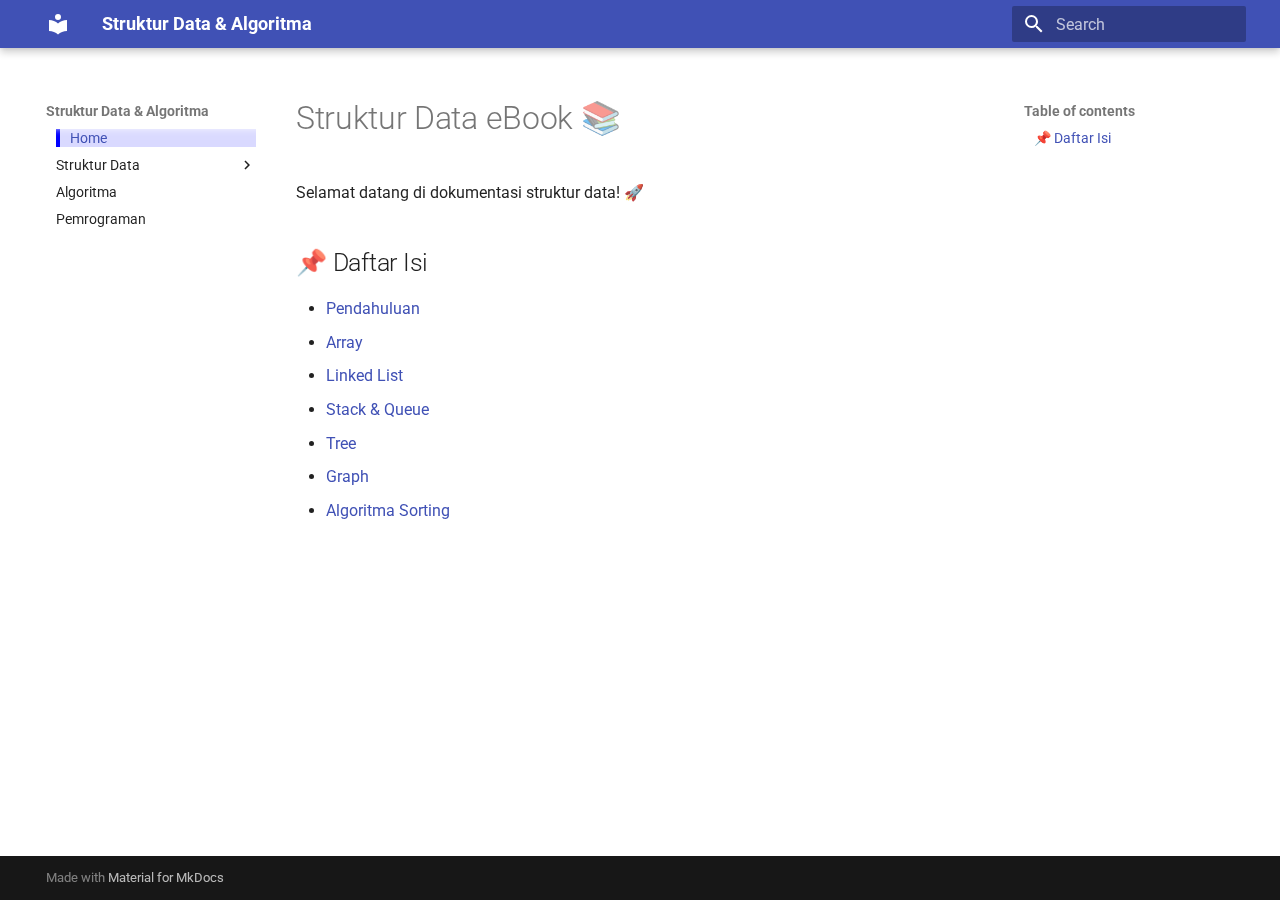
==== index.html @ 42c47565 "Deployed 7085a2f with MkDocs version: 1.6.1" ====
<!doctype html>
<html lang="en" class="no-js">
  <head>
    
      <meta charset="utf-8">
      <meta name="viewport" content="width=device-width,initial-scale=1">
      
        <meta name="description" content="Dokumentasi Struktur Data & Algoritma">
      
      
        <meta name="author" content="Delvin De Vito">
      
      
      
      
      
      <link rel="icon" href="assets/images/favicon.png">
      <meta name="generator" content="mkdocs-1.6.1, mkdocs-material-9.6.1">
    
    
      
        <title>Struktur Data & Algoritma</title>
      
    
    
      <link rel="stylesheet" href="assets/stylesheets/main.a40c8224.min.css">
      
      


    
    
      
    
    
      
        
        
        <link rel="preconnect" href="https://fonts.gstatic.com" crossorigin>
        <link rel="stylesheet" href="https://fonts.googleapis.com/css?family=Roboto:300,300i,400,400i,700,700i%7CRoboto+Mono:400,400i,700,700i&display=fallback">
        <style>:root{--md-text-font:"Roboto";--md-code-font:"Roboto Mono"}</style>
      
    
    
      <link rel="stylesheet" href="assets/stylesheets/navigation.css">
    
    <script>__md_scope=new URL(".",location),__md_hash=e=>[...e].reduce(((e,_)=>(e<<5)-e+_.charCodeAt(0)),0),__md_get=(e,_=localStorage,t=__md_scope)=>JSON.parse(_.getItem(t.pathname+"."+e)),__md_set=(e,_,t=localStorage,a=__md_scope)=>{try{t.setItem(a.pathname+"."+e,JSON.stringify(_))}catch(e){}}</script>
    
      

    
    
    
  </head>
  
  
    <body dir="ltr">
  
    
    <input class="md-toggle" data-md-toggle="drawer" type="checkbox" id="__drawer" autocomplete="off">
    <input class="md-toggle" data-md-toggle="search" type="checkbox" id="__search" autocomplete="off">
    <label class="md-overlay" for="__drawer"></label>
    <div data-md-component="skip">
      
        
        <a href="#struktur-data-ebook" class="md-skip">
          Skip to content
        </a>
      
    </div>
    <div data-md-component="announce">
      
    </div>
    
    
      

  

<header class="md-header md-header--shadow" data-md-component="header">
  <nav class="md-header__inner md-grid" aria-label="Header">
    <a href="." title="Struktur Data &amp; Algoritma" class="md-header__button md-logo" aria-label="Struktur Data & Algoritma" data-md-component="logo">
      
  
  <svg xmlns="http://www.w3.org/2000/svg" viewBox="0 0 24 24"><path d="M12 8a3 3 0 0 0 3-3 3 3 0 0 0-3-3 3 3 0 0 0-3 3 3 3 0 0 0 3 3m0 3.54C9.64 9.35 6.5 8 3 8v11c3.5 0 6.64 1.35 9 3.54 2.36-2.19 5.5-3.54 9-3.54V8c-3.5 0-6.64 1.35-9 3.54"/></svg>

    </a>
    <label class="md-header__button md-icon" for="__drawer">
      
      <svg xmlns="http://www.w3.org/2000/svg" viewBox="0 0 24 24"><path d="M3 6h18v2H3zm0 5h18v2H3zm0 5h18v2H3z"/></svg>
    </label>
    <div class="md-header__title" data-md-component="header-title">
      <div class="md-header__ellipsis">
        <div class="md-header__topic">
          <span class="md-ellipsis">
            Struktur Data & Algoritma
          </span>
        </div>
        <div class="md-header__topic" data-md-component="header-topic">
          <span class="md-ellipsis">
            
              Home
            
          </span>
        </div>
      </div>
    </div>
    
    
      <script>var palette=__md_get("__palette");if(palette&&palette.color){if("(prefers-color-scheme)"===palette.color.media){var media=matchMedia("(prefers-color-scheme: light)"),input=document.querySelector(media.matches?"[data-md-color-media='(prefers-color-scheme: light)']":"[data-md-color-media='(prefers-color-scheme: dark)']");palette.color.media=input.getAttribute("data-md-color-media"),palette.color.scheme=input.getAttribute("data-md-color-scheme"),palette.color.primary=input.getAttribute("data-md-color-primary"),palette.color.accent=input.getAttribute("data-md-color-accent")}for(var[key,value]of Object.entries(palette.color))document.body.setAttribute("data-md-color-"+key,value)}</script>
    
    
    
      <label class="md-header__button md-icon" for="__search">
        
        <svg xmlns="http://www.w3.org/2000/svg" viewBox="0 0 24 24"><path d="M9.5 3A6.5 6.5 0 0 1 16 9.5c0 1.61-.59 3.09-1.56 4.23l.27.27h.79l5 5-1.5 1.5-5-5v-.79l-.27-.27A6.52 6.52 0 0 1 9.5 16 6.5 6.5 0 0 1 3 9.5 6.5 6.5 0 0 1 9.5 3m0 2C7 5 5 7 5 9.5S7 14 9.5 14 14 12 14 9.5 12 5 9.5 5"/></svg>
      </label>
      <div class="md-search" data-md-component="search" role="dialog">
  <label class="md-search__overlay" for="__search"></label>
  <div class="md-search__inner" role="search">
    <form class="md-search__form" name="search">
      <input type="text" class="md-search__input" name="query" aria-label="Search" placeholder="Search" autocapitalize="off" autocorrect="off" autocomplete="off" spellcheck="false" data-md-component="search-query" required>
      <label class="md-search__icon md-icon" for="__search">
        
        <svg xmlns="http://www.w3.org/2000/svg" viewBox="0 0 24 24"><path d="M9.5 3A6.5 6.5 0 0 1 16 9.5c0 1.61-.59 3.09-1.56 4.23l.27.27h.79l5 5-1.5 1.5-5-5v-.79l-.27-.27A6.52 6.52 0 0 1 9.5 16 6.5 6.5 0 0 1 3 9.5 6.5 6.5 0 0 1 9.5 3m0 2C7 5 5 7 5 9.5S7 14 9.5 14 14 12 14 9.5 12 5 9.5 5"/></svg>
        
        <svg xmlns="http://www.w3.org/2000/svg" viewBox="0 0 24 24"><path d="M20 11v2H8l5.5 5.5-1.42 1.42L4.16 12l7.92-7.92L13.5 5.5 8 11z"/></svg>
      </label>
      <nav class="md-search__options" aria-label="Search">
        
        <button type="reset" class="md-search__icon md-icon" title="Clear" aria-label="Clear" tabindex="-1">
          
          <svg xmlns="http://www.w3.org/2000/svg" viewBox="0 0 24 24"><path d="M19 6.41 17.59 5 12 10.59 6.41 5 5 6.41 10.59 12 5 17.59 6.41 19 12 13.41 17.59 19 19 17.59 13.41 12z"/></svg>
        </button>
      </nav>
      
    </form>
    <div class="md-search__output">
      <div class="md-search__scrollwrap" tabindex="0" data-md-scrollfix>
        <div class="md-search-result" data-md-component="search-result">
          <div class="md-search-result__meta">
            Initializing search
          </div>
          <ol class="md-search-result__list" role="presentation"></ol>
        </div>
      </div>
    </div>
  </div>
</div>
    
    
  </nav>
  
</header>
    
    <div class="md-container" data-md-component="container">
      
      
        
          
        
      
      <main class="md-main" data-md-component="main">
        <div class="md-main__inner md-grid">
          
            
              
              <div class="md-sidebar md-sidebar--primary" data-md-component="sidebar" data-md-type="navigation" >
                <div class="md-sidebar__scrollwrap">
                  <div class="md-sidebar__inner">
                    



<nav class="md-nav md-nav--primary" aria-label="Navigation" data-md-level="0">
  <label class="md-nav__title" for="__drawer">
    <a href="." title="Struktur Data &amp; Algoritma" class="md-nav__button md-logo" aria-label="Struktur Data & Algoritma" data-md-component="logo">
      
  
  <svg xmlns="http://www.w3.org/2000/svg" viewBox="0 0 24 24"><path d="M12 8a3 3 0 0 0 3-3 3 3 0 0 0-3-3 3 3 0 0 0-3 3 3 3 0 0 0 3 3m0 3.54C9.64 9.35 6.5 8 3 8v11c3.5 0 6.64 1.35 9 3.54 2.36-2.19 5.5-3.54 9-3.54V8c-3.5 0-6.64 1.35-9 3.54"/></svg>

    </a>
    Struktur Data & Algoritma
  </label>
  
  <ul class="md-nav__list" data-md-scrollfix>
    
      
      
  
  
    
  
  
  
    <li class="md-nav__item md-nav__item--active">
      
      <input class="md-nav__toggle md-toggle" type="checkbox" id="__toc">
      
      
        
      
      
        <label class="md-nav__link md-nav__link--active" for="__toc">
          
  
  <span class="md-ellipsis">
    Home
    
  </span>
  

          <span class="md-nav__icon md-icon"></span>
        </label>
      
      <a href="." class="md-nav__link md-nav__link--active">
        
  
  <span class="md-ellipsis">
    Home
    
  </span>
  

      </a>
      
        

<nav class="md-nav md-nav--secondary" aria-label="Table of contents">
  
  
  
    
  
  
    <label class="md-nav__title" for="__toc">
      <span class="md-nav__icon md-icon"></span>
      Table of contents
    </label>
    <ul class="md-nav__list" data-md-component="toc" data-md-scrollfix>
      
        <li class="md-nav__item">
  <a href="#daftar-isi" class="md-nav__link">
    <span class="md-ellipsis">
      📌 Daftar Isi
    </span>
  </a>
  
</li>
      
    </ul>
  
</nav>
      
    </li>
  

    
      
      
  
  
  
  
    
    
    
    
    <li class="md-nav__item md-nav__item--nested">
      
        
        
        <input class="md-nav__toggle md-toggle " type="checkbox" id="__nav_2" >
        
          
          <label class="md-nav__link" for="__nav_2" id="__nav_2_label" tabindex="0">
            
  
  <span class="md-ellipsis">
    Struktur Data
    
  </span>
  

            <span class="md-nav__icon md-icon"></span>
          </label>
        
        <nav class="md-nav" data-md-level="1" aria-labelledby="__nav_2_label" aria-expanded="false">
          <label class="md-nav__title" for="__nav_2">
            <span class="md-nav__icon md-icon"></span>
            Struktur Data
          </label>
          <ul class="md-nav__list" data-md-scrollfix>
            
              
                
  
  
  
  
    <li class="md-nav__item">
      <a href="struktur-data/index.md" class="md-nav__link">
        
  
  <span class="md-ellipsis">
    Overview
    
  </span>
  

      </a>
    </li>
  

              
            
              
                
  
  
  
  
    
    
    
    
    <li class="md-nav__item md-nav__item--nested">
      
        
        
        <input class="md-nav__toggle md-toggle " type="checkbox" id="__nav_2_2" >
        
          
          <label class="md-nav__link" for="__nav_2_2" id="__nav_2_2_label" tabindex="0">
            
  
  <span class="md-ellipsis">
    LinkedList
    
  </span>
  

            <span class="md-nav__icon md-icon"></span>
          </label>
        
        <nav class="md-nav" data-md-level="2" aria-labelledby="__nav_2_2_label" aria-expanded="false">
          <label class="md-nav__title" for="__nav_2_2">
            <span class="md-nav__icon md-icon"></span>
            LinkedList
          </label>
          <ul class="md-nav__list" data-md-scrollfix>
            
              
                
  
  
  
  
    <li class="md-nav__item">
      <a href="struktur-data/linkedlist/index.md" class="md-nav__link">
        
  
  <span class="md-ellipsis">
    Overview
    
  </span>
  

      </a>
    </li>
  

              
            
              
                
  
  
  
  
    <li class="md-nav__item">
      <a href="struktur-data/linkedlist/implementasi.md" class="md-nav__link">
        
  
  <span class="md-ellipsis">
    Implementasi
    
  </span>
  

      </a>
    </li>
  

              
            
              
                
  
  
  
  
    <li class="md-nav__item">
      <a href="struktur-data/linkedlist/aplikasi.md" class="md-nav__link">
        
  
  <span class="md-ellipsis">
    Aplikasi
    
  </span>
  

      </a>
    </li>
  

              
            
          </ul>
        </nav>
      
    </li>
  

              
            
              
                
  
  
  
  
    
    
    
    
    <li class="md-nav__item md-nav__item--nested">
      
        
        
        <input class="md-nav__toggle md-toggle " type="checkbox" id="__nav_2_3" >
        
          
          <label class="md-nav__link" for="__nav_2_3" id="__nav_2_3_label" tabindex="0">
            
  
  <span class="md-ellipsis">
    Stack
    
  </span>
  

            <span class="md-nav__icon md-icon"></span>
          </label>
        
        <nav class="md-nav" data-md-level="2" aria-labelledby="__nav_2_3_label" aria-expanded="false">
          <label class="md-nav__title" for="__nav_2_3">
            <span class="md-nav__icon md-icon"></span>
            Stack
          </label>
          <ul class="md-nav__list" data-md-scrollfix>
            
              
                
  
  
  
  
    <li class="md-nav__item">
      <a href="struktur-data/stack/index.md" class="md-nav__link">
        
  
  <span class="md-ellipsis">
    Overview
    
  </span>
  

      </a>
    </li>
  

              
            
              
                
  
  
  
  
    <li class="md-nav__item">
      <a href="struktur-data/stack/implementasi.md" class="md-nav__link">
        
  
  <span class="md-ellipsis">
    Implementasi
    
  </span>
  

      </a>
    </li>
  

              
            
              
                
  
  
  
  
    <li class="md-nav__item">
      <a href="struktur-data/stack/aplikasi.md" class="md-nav__link">
        
  
  <span class="md-ellipsis">
    Aplikasi
    
  </span>
  

      </a>
    </li>
  

              
            
          </ul>
        </nav>
      
    </li>
  

              
            
              
                
  
  
  
  
    
    
    
    
    <li class="md-nav__item md-nav__item--nested">
      
        
        
        <input class="md-nav__toggle md-toggle " type="checkbox" id="__nav_2_4" >
        
          
          <label class="md-nav__link" for="__nav_2_4" id="__nav_2_4_label" tabindex="0">
            
  
  <span class="md-ellipsis">
    BST
    
  </span>
  

            <span class="md-nav__icon md-icon"></span>
          </label>
        
        <nav class="md-nav" data-md-level="2" aria-labelledby="__nav_2_4_label" aria-expanded="false">
          <label class="md-nav__title" for="__nav_2_4">
            <span class="md-nav__icon md-icon"></span>
            BST
          </label>
          <ul class="md-nav__list" data-md-scrollfix>
            
              
                
  
  
  
  
    <li class="md-nav__item">
      <a href="struktur-data/bst/index.md" class="md-nav__link">
        
  
  <span class="md-ellipsis">
    Overview
    
  </span>
  

      </a>
    </li>
  

              
            
              
                
  
  
  
  
    <li class="md-nav__item">
      <a href="struktur-data/bst/implementasi.md" class="md-nav__link">
        
  
  <span class="md-ellipsis">
    Implementasi
    
  </span>
  

      </a>
    </li>
  

              
            
              
                
  
  
  
  
    <li class="md-nav__item">
      <a href="struktur-data/bst/aplikasi.md" class="md-nav__link">
        
  
  <span class="md-ellipsis">
    Aplikasi
    
  </span>
  

      </a>
    </li>
  

              
            
          </ul>
        </nav>
      
    </li>
  

              
            
          </ul>
        </nav>
      
    </li>
  

    
      
      
  
  
  
  
    <li class="md-nav__item">
      <a href="algoritma/index.md" class="md-nav__link">
        
  
  <span class="md-ellipsis">
    Algoritma
    
  </span>
  

      </a>
    </li>
  

    
      
      
  
  
  
  
    <li class="md-nav__item">
      <a href="pemrograman/index.md" class="md-nav__link">
        
  
  <span class="md-ellipsis">
    Pemrograman
    
  </span>
  

      </a>
    </li>
  

    
  </ul>
</nav>
                  </div>
                </div>
              </div>
            
            
              
              <div class="md-sidebar md-sidebar--secondary" data-md-component="sidebar" data-md-type="toc" >
                <div class="md-sidebar__scrollwrap">
                  <div class="md-sidebar__inner">
                    

<nav class="md-nav md-nav--secondary" aria-label="Table of contents">
  
  
  
    
  
  
    <label class="md-nav__title" for="__toc">
      <span class="md-nav__icon md-icon"></span>
      Table of contents
    </label>
    <ul class="md-nav__list" data-md-component="toc" data-md-scrollfix>
      
        <li class="md-nav__item">
  <a href="#daftar-isi" class="md-nav__link">
    <span class="md-ellipsis">
      📌 Daftar Isi
    </span>
  </a>
  
</li>
      
    </ul>
  
</nav>
                  </div>
                </div>
              </div>
            
          
          
            <div class="md-content" data-md-component="content">
              <article class="md-content__inner md-typeset">
                
                  



<h1 id="struktur-data-ebook">Struktur Data eBook 📚</h1>
<p>Selamat datang di dokumentasi struktur data! 🚀</p>
<h2 id="daftar-isi">📌 Daftar Isi</h2>
<ul>
<li><a href="pendahuluan/">Pendahuluan</a>  </li>
<li><a href="array.md">Array</a>  </li>
<li><a href="linked-list.md">Linked List</a>  </li>
<li><a href="stack-queue.md">Stack &amp; Queue</a>  </li>
<li><a href="tree.md">Tree</a>  </li>
<li><a href="graph.md">Graph</a>  </li>
<li><a href="sorting.md">Algoritma Sorting</a>  </li>
</ul>












                
              </article>
            </div>
          
          
<script>var target=document.getElementById(location.hash.slice(1));target&&target.name&&(target.checked=target.name.startsWith("__tabbed_"))</script>
        </div>
        
      </main>
      
        <footer class="md-footer">
  
  <div class="md-footer-meta md-typeset">
    <div class="md-footer-meta__inner md-grid">
      <div class="md-copyright">
  
  
    Made with
    <a href="https://squidfunk.github.io/mkdocs-material/" target="_blank" rel="noopener">
      Material for MkDocs
    </a>
  
</div>
      
    </div>
  </div>
</footer>
      
    </div>
    <div class="md-dialog" data-md-component="dialog">
      <div class="md-dialog__inner md-typeset"></div>
    </div>
    
    
    <script id="__config" type="application/json">{"base": ".", "features": [], "search": "assets/javascripts/workers/search.f8cc74c7.min.js", "translations": {"clipboard.copied": "Copied to clipboard", "clipboard.copy": "Copy to clipboard", "search.result.more.one": "1 more on this page", "search.result.more.other": "# more on this page", "search.result.none": "No matching documents", "search.result.one": "1 matching document", "search.result.other": "# matching documents", "search.result.placeholder": "Type to start searching", "search.result.term.missing": "Missing", "select.version": "Select version"}}</script>
    
    
      <script src="assets/javascripts/bundle.5090c770.min.js"></script>
      
    
  </body>
</html>
---- assets/stylesheets/main.a40c8224.min.css ----
@charset "UTF-8";html{-webkit-text-size-adjust:none;-moz-text-size-adjust:none;text-size-adjust:none;box-sizing:border-box}*,:after,:before{box-sizing:inherit}@media (prefers-reduced-motion){*,:after,:before{transition:none!important}}body{margin:0}a,button,input,label{-webkit-tap-highlight-color:transparent}a{color:inherit;text-decoration:none}hr{border:0;box-sizing:initial;display:block;height:.05rem;overflow:visible;padding:0}small{font-size:80%}sub,sup{line-height:1em}img{border-style:none}table{border-collapse:initial;border-spacing:0}td,th{font-weight:400;vertical-align:top}button{background:#0000;border:0;font-family:inherit;font-size:inherit;margin:0;padding:0}input{border:0;outline:none}:root{--md-primary-fg-color:#4051b5;--md-primary-fg-color--light:#5d6cc0;--md-primary-fg-color--dark:#303fa1;--md-primary-bg-color:#fff;--md-primary-bg-color--light:#ffffffb3;--md-accent-fg-color:#526cfe;--md-accent-fg-color--transparent:#526cfe1a;--md-accent-bg-color:#fff;--md-accent-bg-color--light:#ffffffb3}[data-md-color-scheme=default]{color-scheme:light}[data-md-color-scheme=default] img[src$="#gh-dark-mode-only"],[data-md-color-scheme=default] img[src$="#only-dark"]{display:none}:root,[data-md-color-scheme=default]{--md-hue:225deg;--md-default-fg-color:#000000de;--md-default-fg-color--light:#0000008a;--md-default-fg-color--lighter:#00000052;--md-default-fg-color--lightest:#00000012;--md-default-bg-color:#fff;--md-default-bg-color--light:#ffffffb3;--md-default-bg-color--lighter:#ffffff4d;--md-default-bg-color--lightest:#ffffff1f;--md-code-fg-color:#36464e;--md-code-bg-color:#f5f5f5;--md-code-hl-color:#4287ff;--md-code-hl-color--light:#4287ff1a;--md-code-hl-number-color:#d52a2a;--md-code-hl-special-color:#db1457;--md-code-hl-function-color:#a846b9;--md-code-hl-constant-color:#6e59d9;--md-code-hl-keyword-color:#3f6ec6;--md-code-hl-string-color:#1c7d4d;--md-code-hl-name-color:var(--md-code-fg-color);--md-code-hl-operator-color:var(--md-default-fg-color--light);--md-code-hl-punctuation-color:var(--md-default-fg-color--light);--md-code-hl-comment-color:var(--md-default-fg-color--light);--md-code-hl-generic-color:var(--md-default-fg-color--light);--md-code-hl-variable-color:var(--md-default-fg-color--light);--md-typeset-color:var(--md-default-fg-color);--md-typeset-a-color:var(--md-primary-fg-color);--md-typeset-del-color:#f5503d26;--md-typeset-ins-color:#0bd57026;--md-typeset-kbd-color:#fafafa;--md-typeset-kbd-accent-color:#fff;--md-typeset-kbd-border-color:#b8b8b8;--md-typeset-mark-color:#ffff0080;--md-typeset-table-color:#0000001f;--md-typeset-table-color--light:rgba(0,0,0,.035);--md-admonition-fg-color:var(--md-default-fg-color);--md-admonition-bg-color:var(--md-default-bg-color);--md-warning-fg-color:#000000de;--md-warning-bg-color:#ff9;--md-footer-fg-color:#fff;--md-footer-fg-color--light:#ffffffb3;--md-footer-fg-color--lighter:#ffffff73;--md-footer-bg-color:#000000de;--md-footer-bg-color--dark:#00000052;--md-shadow-z1:0 0.2rem 0.5rem #0000000d,0 0 0.05rem #0000001a;--md-shadow-z2:0 0.2rem 0.5rem #0000001a,0 0 0.05rem #00000040;--md-shadow-z3:0 0.2rem 0.5rem #0003,0 0 0.05rem #00000059}.md-icon svg{fill:currentcolor;display:block;height:1.2rem;width:1.2rem}body{-webkit-font-smoothing:antialiased;-moz-osx-font-smoothing:grayscale;--md-text-font-family:var(--md-text-font,_),-apple-system,BlinkMacSystemFont,Helvetica,Arial,sans-serif;--md-code-font-family:var(--md-code-font,_),SFMono-Regular,Consolas,Menlo,monospace}aside,body,input{font-feature-settings:"kern","liga";color:var(--md-typeset-color);font-family:var(--md-text-font-family)}code,kbd,pre{font-feature-settings:"kern";font-family:var(--md-code-font-family)}:root{--md-typeset-table-sort-icon:url('data:image/svg+xml;charset=utf-8,<svg xmlns="http://www.w3.org/2000/svg" viewBox="0 0 24 24"><path d="m18 21-4-4h3V7h-3l4-4 4 4h-3v10h3M2 19v-2h10v2M2 13v-2h7v2M2 7V5h4v2z"/></svg>');--md-typeset-table-sort-icon--asc:url('data:image/svg+xml;charset=utf-8,<svg xmlns="http://www.w3.org/2000/svg" viewBox="0 0 24 24"><path d="M19 17h3l-4 4-4-4h3V3h2M2 17h10v2H2M6 5v2H2V5m0 6h7v2H2z"/></svg>');--md-typeset-table-sort-icon--desc:url('data:image/svg+xml;charset=utf-8,<svg xmlns="http://www.w3.org/2000/svg" viewBox="0 0 24 24"><path d="M19 7h3l-4-4-4 4h3v14h2M2 17h10v2H2M6 5v2H2V5m0 6h7v2H2z"/></svg>')}.md-typeset{-webkit-print-color-adjust:exact;color-adjust:exact;font-size:.8rem;line-height:1.6}@media print{.md-typeset{font-size:.68rem}}.md-typeset blockquote,.md-typeset dl,.md-typeset figure,.md-typeset ol,.md-typeset pre,.md-typeset ul{margin-bottom:1em;margin-top:1em}.md-typeset h1{color:var(--md-default-fg-color--light);font-size:2em;line-height:1.3;margin:0 0 1.25em}.md-typeset h1,.md-typeset h2{font-weight:300;letter-spacing:-.01em}.md-typeset h2{font-size:1.5625em;line-height:1.4;margin:1.6em 0 .64em}.md-typeset h3{font-size:1.25em;font-weight:400;letter-spacing:-.01em;line-height:1.5;margin:1.6em 0 .8em}.md-typeset h2+h3{margin-top:.8em}.md-typeset h4{font-weight:700;letter-spacing:-.01em;margin:1em 0}.md-typeset h5,.md-typeset h6{color:var(--md-default-fg-color--light);font-size:.8em;font-weight:700;letter-spacing:-.01em;margin:1.25em 0}.md-typeset h5{text-transform:uppercase}.md-typeset h5 code{text-transform:none}.md-typeset hr{border-bottom:.05rem solid var(--md-default-fg-color--lightest);display:flow-root;margin:1.5em 0}.md-typeset a{color:var(--md-typeset-a-color);word-break:break-word}.md-typeset a,.md-typeset a:before{transition:color 125ms}.md-typeset a:focus,.md-typeset a:hover{color:var(--md-accent-fg-color)}.md-typeset a:focus code,.md-typeset a:hover code{background-color:var(--md-accent-fg-color--transparent)}.md-typeset a code{color:currentcolor;transition:background-color 125ms}.md-typeset a.focus-visible{outline-color:var(--md-accent-fg-color);outline-offset:.2rem}.md-typeset code,.md-typeset kbd,.md-typeset pre{color:var(--md-code-fg-color);direction:ltr;font-variant-ligatures:none}@media print{.md-typeset code,.md-typeset kbd,.md-typeset pre{white-space:pre-wrap}}.md-typeset code{background-color:var(--md-code-bg-color);border-radius:.1rem;-webkit-box-decoration-break:clone;box-decoration-break:clone;font-size:.85em;padding:0 .2941176471em;word-break:break-word}.md-typeset code:not(.focus-visible){-webkit-tap-highlight-color:transparent;outline:none}.md-typeset pre{display:flow-root;line-height:1.4;position:relative}.md-typeset pre>code{-webkit-box-decoration-break:slice;box-decoration-break:slice;box-shadow:none;display:block;margin:0;outline-color:var(--md-accent-fg-color);overflow:auto;padding:.7720588235em 1.1764705882em;scrollbar-color:var(--md-default-fg-color--lighter) #0000;scrollbar-width:thin;touch-action:auto;word-break:normal}.md-typeset pre>code:hover{scrollbar-color:var(--md-accent-fg-color) #0000}.md-typeset pre>code::-webkit-scrollbar{height:.2rem;width:.2rem}.md-typeset pre>code::-webkit-scrollbar-thumb{background-color:var(--md-default-fg-color--lighter)}.md-typeset pre>code::-webkit-scrollbar-thumb:hover{background-color:var(--md-accent-fg-color)}.md-typeset kbd{background-color:var(--md-typeset-kbd-color);border-radius:.1rem;box-shadow:0 .1rem 0 .05rem var(--md-typeset-kbd-border-color),0 .1rem 0 var(--md-typeset-kbd-border-color),0 -.1rem .2rem var(--md-typeset-kbd-accent-color) inset;color:var(--md-default-fg-color);display:inline-block;font-size:.75em;padding:0 .6666666667em;vertical-align:text-top;word-break:break-word}.md-typeset mark{background-color:var(--md-typeset-mark-color);-webkit-box-decoration-break:clone;box-decoration-break:clone;color:inherit;word-break:break-word}.md-typeset abbr{border-bottom:.05rem dotted var(--md-default-fg-color--light);cursor:help;text-decoration:none}.md-typeset small{opacity:.75}[dir=ltr] .md-typeset sub,[dir=ltr] .md-typeset sup{margin-left:.078125em}[dir=rtl] .md-typeset sub,[dir=rtl] .md-typeset sup{margin-right:.078125em}[dir=ltr] .md-typeset blockquote{padding-left:.6rem}[dir=rtl] .md-typeset blockquote{padding-right:.6rem}[dir=ltr] .md-typeset blockquote{border-left:.2rem solid var(--md-default-fg-color--lighter)}[dir=rtl] .md-typeset blockquote{border-right:.2rem solid var(--md-default-fg-color--lighter)}.md-typeset blockquote{color:var(--md-default-fg-color--light);margin-left:0;margin-right:0}.md-typeset ul{list-style-type:disc}.md-typeset ul[type]{list-style-type:revert-layer}[dir=ltr] .md-typeset ol,[dir=ltr] .md-typeset ul{margin-left:.625em}[dir=rtl] .md-typeset ol,[dir=rtl] .md-typeset ul{margin-right:.625em}.md-typeset ol,.md-typeset ul{padding:0}.md-typeset ol:not([hidden]),.md-typeset ul:not([hidden]){display:flow-root}.md-typeset ol ol,.md-typeset ul ol{list-style-type:lower-alpha}.md-typeset ol ol ol,.md-typeset ul ol ol{list-style-type:lower-roman}.md-typeset ol ol ol ol,.md-typeset ul ol ol ol{list-style-type:upper-alpha}.md-typeset ol ol ol ol ol,.md-typeset ul ol ol ol ol{list-style-type:upper-roman}.md-typeset ol[type],.md-typeset ul[type]{list-style-type:revert-layer}[dir=ltr] .md-typeset ol li,[dir=ltr] .md-typeset ul li{margin-left:1.25em}[dir=rtl] .md-typeset ol li,[dir=rtl] .md-typeset ul li{margin-right:1.25em}.md-typeset ol li,.md-typeset ul li{margin-bottom:.5em}.md-typeset ol li blockquote,.md-typeset ol li p,.md-typeset ul li blockquote,.md-typeset ul li p{margin:.5em 0}.md-typeset ol li:last-child,.md-typeset ul li:last-child{margin-bottom:0}[dir=ltr] .md-typeset ol li ol,[dir=ltr] .md-typeset ol li ul,[dir=ltr] .md-typeset ul li ol,[dir=ltr] .md-typeset ul li ul{margin-left:.625em}[dir=rtl] .md-typeset ol li ol,[dir=rtl] .md-typeset ol li ul,[dir=rtl] .md-typeset ul li ol,[dir=rtl] .md-typeset ul li ul{margin-right:.625em}.md-typeset ol li ol,.md-typeset ol li ul,.md-typeset ul li ol,.md-typeset ul li ul{margin-bottom:.5em;margin-top:.5em}[dir=ltr] .md-typeset dd{margin-left:1.875em}[dir=rtl] .md-typeset dd{margin-right:1.875em}.md-typeset dd{margin-bottom:1.5em;margin-top:1em}.md-typeset img,.md-typeset svg,.md-typeset video{height:auto;max-width:100%}.md-typeset img[align=left]{margin:1em 1em 1em 0}.md-typeset img[align=right]{margin:1em 0 1em 1em}.md-typeset img[align]:only-child{margin-top:0}.md-typeset figure{display:flow-root;margin:1em auto;max-width:100%;text-align:center;width:-moz-fit-content;width:fit-content}.md-typeset figure img{display:block;margin:0 auto}.md-typeset figcaption{font-style:italic;margin:1em auto;max-width:24rem}.md-typeset iframe{max-width:100%}.md-typeset table:not([class]){background-color:var(--md-default-bg-color);border:.05rem solid var(--md-typeset-table-color);border-radius:.1rem;display:inline-block;font-size:.64rem;max-width:100%;overflow:auto;touch-action:auto}@media print{.md-typeset table:not([class]){display:table}}.md-typeset table:not([class])+*{margin-top:1.5em}.md-typeset table:not([class]) td>:first-child,.md-typeset table:not([class]) th>:first-child{margin-top:0}.md-typeset table:not([class]) td>:last-child,.md-typeset table:not([class]) th>:last-child{margin-bottom:0}.md-typeset table:not([class]) td:not([align]),.md-typeset table:not([class]) th:not([align]){text-align:left}[dir=rtl] .md-typeset table:not([class]) td:not([align]),[dir=rtl] .md-typeset table:not([class]) th:not([align]){text-align:right}.md-typeset table:not([class]) th{font-weight:700;min-width:5rem;padding:.9375em 1.25em;vertical-align:top}.md-typeset table:not([class]) td{border-top:.05rem solid var(--md-typeset-table-color);padding:.9375em 1.25em;vertical-align:top}.md-typeset table:not([class]) tbody tr{transition:background-color 125ms}.md-typeset table:not([class]) tbody tr:hover{background-color:var(--md-typeset-table-color--light);box-shadow:0 .05rem 0 var(--md-default-bg-color) inset}.md-typeset table:not([class]) a{word-break:normal}.md-typeset table th[role=columnheader]{cursor:pointer}[dir=ltr] .md-typeset table th[role=columnheader]:after{margin-left:.5em}[dir=rtl] .md-typeset table th[role=columnheader]:after{margin-right:.5em}.md-typeset table th[role=columnheader]:after{content:"";display:inline-block;height:1.2em;-webkit-mask-image:var(--md-typeset-table-sort-icon);mask-image:var(--md-typeset-table-sort-icon);-webkit-mask-repeat:no-repeat;mask-repeat:no-repeat;-webkit-mask-size:contain;mask-size:contain;transition:background-color 125ms;vertical-align:text-bottom;width:1.2em}.md-typeset table th[role=columnheader]:hover:after{background-color:var(--md-default-fg-color--lighter)}.md-typeset table th[role=columnheader][aria-sort=ascending]:after{background-color:var(--md-default-fg-color--light);-webkit-mask-image:var(--md-typeset-table-sort-icon--asc);mask-image:var(--md-typeset-table-sort-icon--asc)}.md-typeset table th[role=columnheader][aria-sort=descending]:after{background-color:var(--md-default-fg-color--light);-webkit-mask-image:var(--md-typeset-table-sort-icon--desc);mask-image:var(--md-typeset-table-sort-icon--desc)}.md-typeset__scrollwrap{margin:1em -.8rem;overflow-x:auto;touch-action:auto}.md-typeset__table{display:inline-block;margin-bottom:.5em;padding:0 .8rem}@media print{.md-typeset__table{display:block}}html .md-typeset__table table{display:table;margin:0;overflow:hidden;width:100%}@media screen and (max-width:44.984375em){.md-content__inner>pre{margin:1em -.8rem}.md-content__inner>pre code{border-radius:0}}.md-typeset .md-author{border-radius:100%;display:block;flex-shrink:0;height:1.6rem;overflow:hidden;position:relative;transition:color 125ms,transform 125ms;width:1.6rem}.md-typeset .md-author img{display:block}.md-typeset .md-author--more{background:var(--md-default-fg-color--lightest);color:var(--md-default-fg-color--lighter);font-size:.6rem;font-weight:700;line-height:1.6rem;text-align:center}.md-typeset .md-author--long{height:2.4rem;width:2.4rem}.md-typeset a.md-author{transform:scale(1)}.md-typeset a.md-author img{border-radius:100%;filter:grayscale(100%) opacity(75%);transition:filter 125ms}.md-typeset a.md-author:focus,.md-typeset a.md-author:hover{transform:scale(1.1);z-index:1}.md-typeset a.md-author:focus img,.md-typeset a.md-author:hover img{filter:grayscale(0)}.md-banner{background-color:var(--md-footer-bg-color);color:var(--md-footer-fg-color);overflow:auto}@media print{.md-banner{display:none}}.md-banner--warning{background-color:var(--md-warning-bg-color);color:var(--md-warning-fg-color)}.md-banner__inner{font-size:.7rem;margin:.6rem auto;padding:0 .8rem}[dir=ltr] .md-banner__button{float:right}[dir=rtl] .md-banner__button{float:left}.md-banner__button{color:inherit;cursor:pointer;transition:opacity .25s}.no-js .md-banner__button{display:none}.md-banner__button:hover{opacity:.7}html{font-size:125%;height:100%;overflow-x:hidden}@media screen and (min-width:100em){html{font-size:137.5%}}@media screen and (min-width:125em){html{font-size:150%}}body{background-color:var(--md-default-bg-color);display:flex;flex-direction:column;font-size:.5rem;min-height:100%;position:relative;width:100%}@media print{body{display:block}}@media screen and (max-width:59.984375em){body[data-md-scrolllock]{position:fixed}}.md-grid{margin-left:auto;margin-right:auto;max-width:61rem}.md-container{display:flex;flex-direction:column;flex-grow:1}@media print{.md-container{display:block}}.md-main{flex-grow:1}.md-main__inner{display:flex;height:100%;margin-top:1.5rem}.md-ellipsis{overflow:hidden;text-overflow:ellipsis}.md-toggle{display:none}.md-option{height:0;opacity:0;position:absolute;width:0}.md-option:checked+label:not([hidden]){display:block}.md-option.focus-visible+label{outline-color:var(--md-accent-fg-color);outline-style:auto}.md-skip{background-color:var(--md-default-fg-color);border-radius:.1rem;color:var(--md-default-bg-color);font-size:.64rem;margin:.5rem;opacity:0;outline-color:var(--md-accent-fg-color);padding:.3rem .5rem;position:fixed;transform:translateY(.4rem);z-index:-1}.md-skip:focus{opacity:1;transform:translateY(0);transition:transform .25s cubic-bezier(.4,0,.2,1),opacity 175ms 75ms;z-index:10}@page{margin:25mm}:root{--md-clipboard-icon:url('data:image/svg+xml;charset=utf-8,<svg xmlns="http://www.w3.org/2000/svg" viewBox="0 0 24 24"><path d="M19 21H8V7h11m0-2H8a2 2 0 0 0-2 2v14a2 2 0 0 0 2 2h11a2 2 0 0 0 2-2V7a2 2 0 0 0-2-2m-3-4H4a2 2 0 0 0-2 2v14h2V3h12z"/></svg>')}.md-clipboard{border-radius:.1rem;color:var(--md-default-fg-color--lightest);cursor:pointer;height:1.5em;outline-color:var(--md-accent-fg-color);outline-offset:.1rem;position:absolute;right:.5em;top:.5em;transition:color .25s;width:1.5em;z-index:1}@media print{.md-clipboard{display:none}}.md-clipboard:not(.focus-visible){-webkit-tap-highlight-color:transparent;outline:none}:hover>.md-clipboard{color:var(--md-default-fg-color--light)}.md-clipboard:focus,.md-clipboard:hover{color:var(--md-accent-fg-color)}.md-clipboard:after{background-color:currentcolor;content:"";display:block;height:1.125em;margin:0 auto;-webkit-mask-image:var(--md-clipboard-icon);mask-image:var(--md-clipboard-icon);-webkit-mask-position:center;mask-position:center;-webkit-mask-repeat:no-repeat;mask-repeat:no-repeat;-webkit-mask-size:contain;mask-size:contain;width:1.125em}.md-clipboard--inline{cursor:pointer}.md-clipboard--inline code{transition:color .25s,background-color .25s}.md-clipboard--inline:focus code,.md-clipboard--inline:hover code{background-color:var(--md-accent-fg-color--transparent);color:var(--md-accent-fg-color)}.md-typeset .md-code__content{display:grid}@keyframes consent{0%{opacity:0;transform:translateY(100%)}to{opacity:1;transform:translateY(0)}}@keyframes overlay{0%{opacity:0}to{opacity:1}}.md-consent__overlay{animation:overlay .25s both;-webkit-backdrop-filter:blur(.1rem);backdrop-filter:blur(.1rem);background-color:#0000008a;height:100%;opacity:1;position:fixed;top:0;width:100%;z-index:5}.md-consent__inner{animation:consent .5s cubic-bezier(.1,.7,.1,1) both;background-color:var(--md-default-bg-color);border:0;border-radius:.1rem;bottom:0;box-shadow:0 0 .2rem #0000001a,0 .2rem .4rem #0003;max-height:100%;overflow:auto;padding:0;position:fixed;width:100%;z-index:5}.md-consent__form{padding:.8rem}.md-consent__settings{display:none;margin:1em 0}input:checked+.md-consent__settings{display:block}.md-consent__controls{margin-bottom:.8rem}.md-typeset .md-consent__controls .md-button{display:inline}@media screen and (max-width:44.984375em){.md-typeset .md-consent__controls .md-button{display:block;margin-top:.4rem;text-align:center;width:100%}}.md-consent label{cursor:pointer}.md-content{flex-grow:1;min-width:0}.md-content__inner{margin:0 .8rem 1.2rem;padding-top:.6rem}@media screen and (min-width:76.25em){[dir=ltr] .md-sidebar--primary:not([hidden])~.md-content>.md-content__inner{margin-left:1.2rem}[dir=ltr] .md-sidebar--secondary:not([hidden])~.md-content>.md-content__inner,[dir=rtl] .md-sidebar--primary:not([hidden])~.md-content>.md-content__inner{margin-right:1.2rem}[dir=rtl] .md-sidebar--secondary:not([hidden])~.md-content>.md-content__inner{margin-left:1.2rem}}.md-content__inner:before{content:"";display:block;height:.4rem}.md-content__inner>:last-child{margin-bottom:0}[dir=ltr] .md-content__button{float:right}[dir=rtl] .md-content__button{float:left}[dir=ltr] .md-content__button{margin-left:.4rem}[dir=rtl] .md-content__button{margin-right:.4rem}.md-content__button{margin:.4rem 0;padding:0}@media print{.md-content__button{display:none}}.md-typeset .md-content__button{color:var(--md-default-fg-color--lighter)}.md-content__button svg{display:inline;vertical-align:top}[dir=rtl] .md-content__button svg{transform:scaleX(-1)}[dir=ltr] .md-dialog{right:.8rem}[dir=rtl] .md-dialog{left:.8rem}.md-dialog{background-color:var(--md-default-fg-color);border-radius:.1rem;bottom:.8rem;box-shadow:var(--md-shadow-z3);min-width:11.1rem;opacity:0;padding:.4rem .6rem;pointer-events:none;position:fixed;transform:translateY(100%);transition:transform 0ms .4s,opacity .4s;z-index:4}@media print{.md-dialog{display:none}}.md-dialog--active{opacity:1;pointer-events:auto;transform:translateY(0);transition:transform .4s cubic-bezier(.075,.85,.175,1),opacity .4s}.md-dialog__inner{color:var(--md-default-bg-color);font-size:.7rem}.md-feedback{margin:2em 0 1em;text-align:center}.md-feedback fieldset{border:none;margin:0;padding:0}.md-feedback__title{font-weight:700;margin:1em auto}.md-feedback__inner{position:relative}.md-feedback__list{display:flex;flex-wrap:wrap;place-content:baseline center;position:relative}.md-feedback__list:hover .md-icon:not(:disabled){color:var(--md-default-fg-color--lighter)}:disabled .md-feedback__list{min-height:1.8rem}.md-feedback__icon{color:var(--md-default-fg-color--light);cursor:pointer;flex-shrink:0;margin:0 .1rem;transition:color 125ms}.md-feedback__icon:not(:disabled).md-icon:hover{color:var(--md-accent-fg-color)}.md-feedback__icon:disabled{color:var(--md-default-fg-color--lightest);pointer-events:none}.md-feedback__note{opacity:0;position:relative;transform:translateY(.4rem);transition:transform .4s cubic-bezier(.1,.7,.1,1),opacity .15s}.md-feedback__note>*{margin:0 auto;max-width:16rem}:disabled .md-feedback__note{opacity:1;transform:translateY(0)}@media print{.md-feedback{display:none}}.md-footer{background-color:var(--md-footer-bg-color);color:var(--md-footer-fg-color)}@media print{.md-footer{display:none}}.md-footer__inner{justify-content:space-between;overflow:auto;padding:.2rem}.md-footer__inner:not([hidden]){display:flex}.md-footer__link{align-items:end;display:flex;flex-grow:0.01;margin-bottom:.4rem;margin-top:1rem;max-width:100%;outline-color:var(--md-accent-fg-color);overflow:hidden;transition:opacity .25s}.md-footer__link:focus,.md-footer__link:hover{opacity:.7}[dir=rtl] .md-footer__link svg{transform:scaleX(-1)}@media screen and (max-width:44.984375em){.md-footer__link--prev{flex-shrink:0}.md-footer__link--prev .md-footer__title{display:none}}[dir=ltr] .md-footer__link--next{margin-left:auto}[dir=rtl] .md-footer__link--next{margin-right:auto}.md-footer__link--next{text-align:right}[dir=rtl] .md-footer__link--next{text-align:left}.md-footer__title{flex-grow:1;font-size:.9rem;margin-bottom:.7rem;max-width:calc(100% - 2.4rem);padding:0 1rem;white-space:nowrap}.md-footer__button{margin:.2rem;padding:.4rem}.md-footer__direction{font-size:.64rem;opacity:.7}.md-footer-meta{background-color:var(--md-footer-bg-color--dark)}.md-footer-meta__inner{display:flex;flex-wrap:wrap;justify-content:space-between;padding:.2rem}html .md-footer-meta.md-typeset a{color:var(--md-footer-fg-color--light)}html .md-footer-meta.md-typeset a:focus,html .md-footer-meta.md-typeset a:hover{color:var(--md-footer-fg-color)}.md-copyright{color:var(--md-footer-fg-color--lighter);font-size:.64rem;margin:auto .6rem;padding:.4rem 0;width:100%}@media screen and (min-width:45em){.md-copyright{width:auto}}.md-copyright__highlight{color:var(--md-footer-fg-color--light)}.md-social{display:inline-flex;gap:.2rem;margin:0 .4rem;padding:.2rem 0 .6rem}@media screen and (min-width:45em){.md-social{padding:.6rem 0}}.md-social__link{display:inline-block;height:1.6rem;text-align:center;width:1.6rem}.md-social__link:before{line-height:1.9}.md-social__link svg{fill:currentcolor;max-height:.8rem;vertical-align:-25%}.md-typeset .md-button{border:.1rem solid;border-radius:.1rem;color:var(--md-primary-fg-color);cursor:pointer;display:inline-block;font-weight:700;padding:.625em 2em;transition:color 125ms,background-color 125ms,border-color 125ms}.md-typeset .md-button--primary{background-color:var(--md-primary-fg-color);border-color:var(--md-primary-fg-color);color:var(--md-primary-bg-color)}.md-typeset .md-button:focus,.md-typeset .md-button:hover{background-color:var(--md-accent-fg-color);border-color:var(--md-accent-fg-color);color:var(--md-accent-bg-color)}[dir=ltr] .md-typeset .md-input{border-top-left-radius:.1rem}[dir=ltr] .md-typeset .md-input,[dir=rtl] .md-typeset .md-input{border-top-right-radius:.1rem}[dir=rtl] .md-typeset .md-input{border-top-left-radius:.1rem}.md-typeset .md-input{border-bottom:.1rem solid var(--md-default-fg-color--lighter);box-shadow:var(--md-shadow-z1);font-size:.8rem;height:1.8rem;padding:0 .6rem;transition:border .25s,box-shadow .25s}.md-typeset .md-input:focus,.md-typeset .md-input:hover{border-bottom-color:var(--md-accent-fg-color);box-shadow:var(--md-shadow-z2)}.md-typeset .md-input--stretch{width:100%}.md-header{background-color:var(--md-primary-fg-color);box-shadow:0 0 .2rem #0000,0 .2rem .4rem #0000;color:var(--md-primary-bg-color);display:block;left:0;position:sticky;right:0;top:0;z-index:4}@media print{.md-header{display:none}}.md-header[hidden]{transform:translateY(-100%);transition:transform .25s cubic-bezier(.8,0,.6,1),box-shadow .25s}.md-header--shadow{box-shadow:0 0 .2rem #0000001a,0 .2rem .4rem #0003;transition:transform .25s cubic-bezier(.1,.7,.1,1),box-shadow .25s}.md-header__inner{align-items:center;display:flex;padding:0 .2rem}.md-header__button{color:currentcolor;cursor:pointer;margin:.2rem;outline-color:var(--md-accent-fg-color);padding:.4rem;position:relative;transition:opacity .25s;vertical-align:middle;z-index:1}.md-header__button:hover{opacity:.7}.md-header__button:not([hidden]){display:inline-block}.md-header__button:not(.focus-visible){-webkit-tap-highlight-color:transparent;outline:none}.md-header__button.md-logo{margin:.2rem;padding:.4rem}@media screen and (max-width:76.234375em){.md-header__button.md-logo{display:none}}.md-header__button.md-logo img,.md-header__button.md-logo svg{fill:currentcolor;display:block;height:1.2rem;width:auto}@media screen and (min-width:60em){.md-header__button[for=__search]{display:none}}.no-js .md-header__button[for=__search]{display:none}[dir=rtl] .md-header__button[for=__search] svg{transform:scaleX(-1)}@media screen and (min-width:76.25em){.md-header__button[for=__drawer]{display:none}}.md-header__topic{display:flex;max-width:100%;position:absolute;transition:transform .4s cubic-bezier(.1,.7,.1,1),opacity .15s;white-space:nowrap}.md-header__topic+.md-header__topic{opacity:0;pointer-events:none;transform:translateX(1.25rem);transition:transform .4s cubic-bezier(1,.7,.1,.1),opacity .15s;z-index:-1}[dir=rtl] .md-header__topic+.md-header__topic{transform:translateX(-1.25rem)}.md-header__topic:first-child{font-weight:700}[dir=ltr] .md-header__title{margin-left:1rem;margin-right:.4rem}[dir=rtl] .md-header__title{margin-left:.4rem;margin-right:1rem}.md-header__title{flex-grow:1;font-size:.9rem;height:2.4rem;line-height:2.4rem}.md-header__title--active .md-header__topic{opacity:0;pointer-events:none;transform:translateX(-1.25rem);transition:transform .4s cubic-bezier(1,.7,.1,.1),opacity .15s;z-index:-1}[dir=rtl] .md-header__title--active .md-header__topic{transform:translateX(1.25rem)}.md-header__title--active .md-header__topic+.md-header__topic{opacity:1;pointer-events:auto;transform:translateX(0);transition:transform .4s cubic-bezier(.1,.7,.1,1),opacity .15s;z-index:0}.md-header__title>.md-header__ellipsis{height:100%;position:relative;width:100%}.md-header__option{display:flex;flex-shrink:0;max-width:100%;transition:max-width 0ms .25s,opacity .25s .25s;white-space:nowrap}[data-md-toggle=search]:checked~.md-header .md-header__option{max-width:0;opacity:0;transition:max-width 0ms,opacity 0ms}.md-header__option>input{bottom:0}.md-header__source{display:none}@media screen and (min-width:60em){[dir=ltr] .md-header__source{margin-left:1rem}[dir=rtl] .md-header__source{margin-right:1rem}.md-header__source{display:block;max-width:11.7rem;width:11.7rem}}@media screen and (min-width:76.25em){[dir=ltr] .md-header__source{margin-left:1.4rem}[dir=rtl] .md-header__source{margin-right:1.4rem}}.md-meta{color:var(--md-default-fg-color--light);font-size:.7rem;line-height:1.3}.md-meta__list{display:inline-flex;flex-wrap:wrap;list-style:none;margin:0;padding:0}.md-meta__item:not(:last-child):after{content:"·";margin-left:.2rem;margin-right:.2rem}.md-meta__link{color:var(--md-typeset-a-color)}.md-meta__link:focus,.md-meta__link:hover{color:var(--md-accent-fg-color)}.md-draft{background-color:#ff1744;border-radius:.125em;color:#fff;display:inline-block;font-weight:700;padding-left:.5714285714em;padding-right:.5714285714em}:root{--md-nav-icon--prev:url('data:image/svg+xml;charset=utf-8,<svg xmlns="http://www.w3.org/2000/svg" viewBox="0 0 24 24"><path d="M20 11v2H8l5.5 5.5-1.42 1.42L4.16 12l7.92-7.92L13.5 5.5 8 11z"/></svg>');--md-nav-icon--next:url('data:image/svg+xml;charset=utf-8,<svg xmlns="http://www.w3.org/2000/svg" viewBox="0 0 24 24"><path d="M8.59 16.58 13.17 12 8.59 7.41 10 6l6 6-6 6z"/></svg>');--md-toc-icon:url('data:image/svg+xml;charset=utf-8,<svg xmlns="http://www.w3.org/2000/svg" viewBox="0 0 24 24"><path d="M3 9h14V7H3zm0 4h14v-2H3zm0 4h14v-2H3zm16 0h2v-2h-2zm0-10v2h2V7zm0 6h2v-2h-2z"/></svg>')}.md-nav{font-size:.7rem;line-height:1.3}.md-nav__title{color:var(--md-default-fg-color--light);display:block;font-weight:700;overflow:hidden;padding:0 .6rem;text-overflow:ellipsis}.md-nav__title .md-nav__button{display:none}.md-nav__title .md-nav__button img{height:100%;width:auto}.md-nav__title .md-nav__button.md-logo img,.md-nav__title .md-nav__button.md-logo svg{fill:currentcolor;display:block;height:2.4rem;max-width:100%;object-fit:contain;width:auto}.md-nav__list{list-style:none;margin:0;padding:0}.md-nav__link{align-items:flex-start;display:flex;gap:.4rem;margin-top:.625em;scroll-snap-align:start;transition:color 125ms}.md-nav__link--passed{color:var(--md-default-fg-color--light)}.md-nav__item .md-nav__link--active,.md-nav__item .md-nav__link--active code{color:var(--md-typeset-a-color)}.md-nav__link .md-ellipsis{position:relative}[dir=ltr] .md-nav__link .md-icon:last-child{margin-left:auto}[dir=rtl] .md-nav__link .md-icon:last-child{margin-right:auto}.md-nav__link svg{fill:currentcolor;flex-shrink:0;height:1.3em;position:relative}.md-nav__link[for]:focus,.md-nav__link[for]:hover,.md-nav__link[href]:focus,.md-nav__link[href]:hover{color:var(--md-accent-fg-color);cursor:pointer}.md-nav__link.focus-visible{outline-color:var(--md-accent-fg-color);outline-offset:.2rem}.md-nav--primary .md-nav__link[for=__toc]{display:none}.md-nav--primary .md-nav__link[for=__toc] .md-icon:after{background-color:currentcolor;display:block;height:100%;-webkit-mask-image:var(--md-toc-icon);mask-image:var(--md-toc-icon);width:100%}.md-nav--primary .md-nav__link[for=__toc]~.md-nav{display:none}.md-nav__container>.md-nav__link{margin-top:0}.md-nav__container>.md-nav__link:first-child{flex-grow:1;min-width:0}.md-nav__icon{flex-shrink:0}.md-nav__source{display:none}@media screen and (max-width:76.234375em){.md-nav--primary,.md-nav--primary .md-nav{background-color:var(--md-default-bg-color);display:flex;flex-direction:column;height:100%;left:0;position:absolute;right:0;top:0;z-index:1}.md-nav--primary .md-nav__item,.md-nav--primary .md-nav__title{font-size:.8rem;line-height:1.5}.md-nav--primary .md-nav__title{background-color:var(--md-default-fg-color--lightest);color:var(--md-default-fg-color--light);cursor:pointer;height:5.6rem;line-height:2.4rem;padding:3rem .8rem .2rem;position:relative;white-space:nowrap}[dir=ltr] .md-nav--primary .md-nav__title .md-nav__icon{left:.4rem}[dir=rtl] .md-nav--primary .md-nav__title .md-nav__icon{right:.4rem}.md-nav--primary .md-nav__title .md-nav__icon{display:block;height:1.2rem;margin:.2rem;position:absolute;top:.4rem;width:1.2rem}.md-nav--primary .md-nav__title .md-nav__icon:after{background-color:currentcolor;content:"";display:block;height:100%;-webkit-mask-image:var(--md-nav-icon--prev);mask-image:var(--md-nav-icon--prev);-webkit-mask-position:center;mask-position:center;-webkit-mask-repeat:no-repeat;mask-repeat:no-repeat;-webkit-mask-size:contain;mask-size:contain;width:100%}.md-nav--primary .md-nav__title~.md-nav__list{background-color:var(--md-default-bg-color);box-shadow:0 .05rem 0 var(--md-default-fg-color--lightest) inset;overflow-y:auto;scroll-snap-type:y mandatory;touch-action:pan-y}.md-nav--primary .md-nav__title~.md-nav__list>:first-child{border-top:0}.md-nav--primary .md-nav__title[for=__drawer]{background-color:var(--md-primary-fg-color);color:var(--md-primary-bg-color);font-weight:700}.md-nav--primary .md-nav__title .md-logo{display:block;left:.2rem;margin:.2rem;padding:.4rem;position:absolute;right:.2rem;top:.2rem}.md-nav--primary .md-nav__list{flex:1}.md-nav--primary .md-nav__item{border-top:.05rem solid var(--md-default-fg-color--lightest)}.md-nav--primary .md-nav__item--active>.md-nav__link{color:var(--md-typeset-a-color)}.md-nav--primary .md-nav__item--active>.md-nav__link:focus,.md-nav--primary .md-nav__item--active>.md-nav__link:hover{color:var(--md-accent-fg-color)}.md-nav--primary .md-nav__link{margin-top:0;padding:.6rem .8rem}.md-nav--primary .md-nav__link svg{margin-top:.1em}.md-nav--primary .md-nav__link>.md-nav__link{padding:0}[dir=ltr] .md-nav--primary .md-nav__link .md-nav__icon{margin-right:-.2rem}[dir=rtl] .md-nav--primary .md-nav__link .md-nav__icon{margin-left:-.2rem}.md-nav--primary .md-nav__link .md-nav__icon{font-size:1.2rem;height:1.2rem;width:1.2rem}.md-nav--primary .md-nav__link .md-nav__icon:after{background-color:currentcolor;content:"";display:block;height:100%;-webkit-mask-image:var(--md-nav-icon--next);mask-image:var(--md-nav-icon--next);-webkit-mask-position:center;mask-position:center;-webkit-mask-repeat:no-repeat;mask-repeat:no-repeat;-webkit-mask-size:contain;mask-size:contain;width:100%}[dir=rtl] .md-nav--primary .md-nav__icon:after{transform:scale(-1)}.md-nav--primary .md-nav--secondary .md-nav{background-color:initial;position:static}[dir=ltr] .md-nav--primary .md-nav--secondary .md-nav .md-nav__link{padding-left:1.4rem}[dir=rtl] .md-nav--primary .md-nav--secondary .md-nav .md-nav__link{padding-right:1.4rem}[dir=ltr] .md-nav--primary .md-nav--secondary .md-nav .md-nav .md-nav__link{padding-left:2rem}[dir=rtl] .md-nav--primary .md-nav--secondary .md-nav .md-nav .md-nav__link{padding-right:2rem}[dir=ltr] .md-nav--primary .md-nav--secondary .md-nav .md-nav .md-nav .md-nav__link{padding-left:2.6rem}[dir=rtl] .md-nav--primary .md-nav--secondary .md-nav .md-nav .md-nav .md-nav__link{padding-right:2.6rem}[dir=ltr] .md-nav--primary .md-nav--secondary .md-nav .md-nav .md-nav .md-nav .md-nav__link{padding-left:3.2rem}[dir=rtl] .md-nav--primary .md-nav--secondary .md-nav .md-nav .md-nav .md-nav .md-nav__link{padding-right:3.2rem}.md-nav--secondary{background-color:initial}.md-nav__toggle~.md-nav{display:flex;opacity:0;transform:translateX(100%);transition:transform .25s cubic-bezier(.8,0,.6,1),opacity 125ms 50ms}[dir=rtl] .md-nav__toggle~.md-nav{transform:translateX(-100%)}.md-nav__toggle:checked~.md-nav{opacity:1;transform:translateX(0);transition:transform .25s cubic-bezier(.4,0,.2,1),opacity 125ms 125ms}.md-nav__toggle:checked~.md-nav>.md-nav__list{-webkit-backface-visibility:hidden;backface-visibility:hidden}}@media screen and (max-width:59.984375em){.md-nav--primary .md-nav__link[for=__toc]{display:flex}.md-nav--primary .md-nav__link[for=__toc] .md-icon:after{content:""}.md-nav--primary .md-nav__link[for=__toc]+.md-nav__link{display:none}.md-nav--primary .md-nav__link[for=__toc]~.md-nav{display:flex}.md-nav__source{background-color:var(--md-primary-fg-color--dark);color:var(--md-primary-bg-color);display:block;padding:0 .2rem}}@media screen and (min-width:60em) and (max-width:76.234375em){.md-nav--integrated .md-nav__link[for=__toc]{display:flex}.md-nav--integrated .md-nav__link[for=__toc] .md-icon:after{content:""}.md-nav--integrated .md-nav__link[for=__toc]+.md-nav__link{display:none}.md-nav--integrated .md-nav__link[for=__toc]~.md-nav{display:flex}}@media screen and (min-width:60em){.md-nav{margin-bottom:-.4rem}.md-nav--secondary .md-nav__title{background:var(--md-default-bg-color);box-shadow:0 0 .4rem .4rem var(--md-default-bg-color);position:sticky;top:0;z-index:1}.md-nav--secondary .md-nav__title[for=__toc]{scroll-snap-align:start}.md-nav--secondary .md-nav__title .md-nav__icon{display:none}[dir=ltr] .md-nav--secondary .md-nav__list{padding-left:.6rem}[dir=rtl] .md-nav--secondary .md-nav__list{padding-right:.6rem}.md-nav--secondary .md-nav__list{padding-bottom:.4rem}[dir=ltr] .md-nav--secondary .md-nav__item>.md-nav__link{margin-right:.4rem}[dir=rtl] .md-nav--secondary .md-nav__item>.md-nav__link{margin-left:.4rem}}@media screen and (min-width:76.25em){.md-nav{margin-bottom:-.4rem;transition:max-height .25s cubic-bezier(.86,0,.07,1)}.md-nav--primary .md-nav__title{background:var(--md-default-bg-color);box-shadow:0 0 .4rem .4rem var(--md-default-bg-color);position:sticky;top:0;z-index:1}.md-nav--primary .md-nav__title[for=__drawer]{scroll-snap-align:start}.md-nav--primary .md-nav__title .md-nav__icon{display:none}[dir=ltr] .md-nav--primary .md-nav__list{padding-left:.6rem}[dir=rtl] .md-nav--primary .md-nav__list{padding-right:.6rem}.md-nav--primary .md-nav__list{padding-bottom:.4rem}[dir=ltr] .md-nav--primary .md-nav__item>.md-nav__link{margin-right:.4rem}[dir=rtl] .md-nav--primary .md-nav__item>.md-nav__link{margin-left:.4rem}.md-nav__toggle~.md-nav{display:grid;grid-template-rows:0fr;opacity:0;transition:grid-template-rows .25s cubic-bezier(.86,0,.07,1),opacity .25s,visibility 0ms .25s;visibility:collapse}.md-nav__toggle~.md-nav>.md-nav__list{overflow:hidden}.md-nav__toggle.md-toggle--indeterminate~.md-nav,.md-nav__toggle:checked~.md-nav{grid-template-rows:1fr;opacity:1;transition:grid-template-rows .25s cubic-bezier(.86,0,.07,1),opacity .15s .1s,visibility 0ms;visibility:visible}.md-nav__toggle.md-toggle--indeterminate~.md-nav{transition:none}.md-nav__item--nested>.md-nav>.md-nav__title{display:none}.md-nav__item--section{display:block;margin:1.25em 0}.md-nav__item--section:last-child{margin-bottom:0}.md-nav__item--section>.md-nav__link{font-weight:700}.md-nav__item--section>.md-nav__link[for]{color:var(--md-default-fg-color--light)}.md-nav__item--section>.md-nav__link:not(.md-nav__container){pointer-events:none}.md-nav__item--section>.md-nav__link .md-icon,.md-nav__item--section>.md-nav__link>[for]{display:none}[dir=ltr] .md-nav__item--section>.md-nav{margin-left:-.6rem}[dir=rtl] .md-nav__item--section>.md-nav{margin-right:-.6rem}.md-nav__item--section>.md-nav{display:block;opacity:1;visibility:visible}.md-nav__item--section>.md-nav>.md-nav__list>.md-nav__item{padding:0}.md-nav__icon{border-radius:100%;height:.9rem;transition:background-color .25s;width:.9rem}.md-nav__icon:hover{background-color:var(--md-accent-fg-color--transparent)}.md-nav__icon:after{background-color:currentcolor;border-radius:100%;content:"";display:inline-block;height:100%;-webkit-mask-image:var(--md-nav-icon--next);mask-image:var(--md-nav-icon--next);-webkit-mask-position:center;mask-position:center;-webkit-mask-repeat:no-repeat;mask-repeat:no-repeat;-webkit-mask-size:contain;mask-size:contain;transition:transform .25s;vertical-align:-.1rem;width:100%}[dir=rtl] .md-nav__icon:after{transform:rotate(180deg)}.md-nav__item--nested .md-nav__toggle:checked~.md-nav__link .md-nav__icon:after,.md-nav__item--nested .md-toggle--indeterminate~.md-nav__link .md-nav__icon:after{transform:rotate(90deg)}.md-nav--lifted>.md-nav__list>.md-nav__item,.md-nav--lifted>.md-nav__title{display:none}.md-nav--lifted>.md-nav__list>.md-nav__item--active{display:block}.md-nav--lifted>.md-nav__list>.md-nav__item--active>.md-nav__link{background:var(--md-default-bg-color);box-shadow:0 0 .4rem .4rem var(--md-default-bg-color);margin-top:0;position:sticky;top:0;z-index:1}.md-nav--lifted>.md-nav__list>.md-nav__item--active>.md-nav__link:not(.md-nav__container){pointer-events:none}.md-nav--lifted>.md-nav__list>.md-nav__item--active.md-nav__item--section{margin:0}[dir=ltr] .md-nav--lifted>.md-nav__list>.md-nav__item>.md-nav:not(.md-nav--secondary){margin-left:-.6rem}[dir=rtl] .md-nav--lifted>.md-nav__list>.md-nav__item>.md-nav:not(.md-nav--secondary){margin-right:-.6rem}.md-nav--lifted>.md-nav__list>.md-nav__item>[for]{color:var(--md-default-fg-color--light)}.md-nav--lifted .md-nav[data-md-level="1"]{grid-template-rows:1fr;opacity:1;visibility:visible}[dir=ltr] .md-nav--integrated>.md-nav__list>.md-nav__item--active .md-nav--secondary{border-left:.05rem solid var(--md-primary-fg-color)}[dir=rtl] .md-nav--integrated>.md-nav__list>.md-nav__item--active .md-nav--secondary{border-right:.05rem solid var(--md-primary-fg-color)}.md-nav--integrated>.md-nav__list>.md-nav__item--active .md-nav--secondary{display:block;margin-bottom:1.25em;opacity:1;visibility:visible}.md-nav--integrated>.md-nav__list>.md-nav__item--active .md-nav--secondary>.md-nav__list{overflow:visible;padding-bottom:0}.md-nav--integrated>.md-nav__list>.md-nav__item--active .md-nav--secondary>.md-nav__title{display:none}}.md-pagination{font-size:.8rem;font-weight:700;gap:.4rem}.md-pagination,.md-pagination>*{align-items:center;display:flex;justify-content:center}.md-pagination>*{border-radius:.2rem;height:1.8rem;min-width:1.8rem;text-align:center}.md-pagination__current{background-color:var(--md-default-fg-color--lightest);color:var(--md-default-fg-color--light)}.md-pagination__link{transition:color 125ms,background-color 125ms}.md-pagination__link:focus,.md-pagination__link:hover{background-color:var(--md-accent-fg-color--transparent);color:var(--md-accent-fg-color)}.md-pagination__link:focus svg,.md-pagination__link:hover svg{color:var(--md-accent-fg-color)}.md-pagination__link.focus-visible{outline-color:var(--md-accent-fg-color);outline-offset:.2rem}.md-pagination__link svg{fill:currentcolor;color:var(--md-default-fg-color--lighter);display:block;max-height:100%;width:1.2rem}.md-post__back{border-bottom:.05rem solid var(--md-default-fg-color--lightest);margin-bottom:1.2rem;padding-bottom:1.2rem}@media screen and (max-width:76.234375em){.md-post__back{display:none}}[dir=rtl] .md-post__back svg{transform:scaleX(-1)}.md-post__authors{display:flex;flex-direction:column;gap:.6rem;margin:0 .6rem 1.2rem}.md-post .md-post__meta a{transition:color 125ms}.md-post .md-post__meta a:focus,.md-post .md-post__meta a:hover{color:var(--md-accent-fg-color)}.md-post__title{color:var(--md-default-fg-color--light);font-weight:700}.md-post--excerpt{margin-bottom:3.2rem}.md-post--excerpt .md-post__header{align-items:center;display:flex;gap:.6rem;min-height:1.6rem}.md-post--excerpt .md-post__authors{align-items:center;display:inline-flex;flex-direction:row;gap:.2rem;margin:0;min-height:2.4rem}[dir=ltr] .md-post--excerpt .md-post__meta .md-meta__list{margin-right:.4rem}[dir=rtl] .md-post--excerpt .md-post__meta .md-meta__list{margin-left:.4rem}.md-post--excerpt .md-post__content>:first-child{--md-scroll-margin:6rem;margin-top:0}.md-post>.md-nav--secondary{margin:1em 0}.md-profile{align-items:center;display:flex;font-size:.7rem;gap:.6rem;line-height:1.4;width:100%}.md-profile__description{flex-grow:1}.md-content--post{display:flex}@media screen and (max-width:76.234375em){.md-content--post{flex-flow:column-reverse}}.md-content--post>.md-content__inner{min-width:0}@media screen and (min-width:76.25em){[dir=ltr] .md-content--post>.md-content__inner{margin-left:1.2rem}[dir=rtl] .md-content--post>.md-content__inner{margin-right:1.2rem}}@media screen and (max-width:76.234375em){.md-sidebar.md-sidebar--post{padding:0;position:static;width:100%}.md-sidebar.md-sidebar--post .md-sidebar__scrollwrap{overflow:visible}.md-sidebar.md-sidebar--post .md-sidebar__inner{padding:0}.md-sidebar.md-sidebar--post .md-post__meta{margin-left:.6rem;margin-right:.6rem}.md-sidebar.md-sidebar--post .md-nav__item{border:none;display:inline}.md-sidebar.md-sidebar--post .md-nav__list{display:inline-flex;flex-wrap:wrap;gap:.6rem;padding-bottom:.6rem;padding-top:.6rem}.md-sidebar.md-sidebar--post .md-nav__link{padding:0}.md-sidebar.md-sidebar--post .md-nav{height:auto;margin-bottom:0;position:static}}:root{--md-progress-value:0;--md-progress-delay:400ms}.md-progress{background:var(--md-primary-bg-color);height:.075rem;opacity:min(clamp(0,var(--md-progress-value),1),clamp(0,100 - var(--md-progress-value),1));position:fixed;top:0;transform:scaleX(calc(var(--md-progress-value)*1%));transform-origin:left;transition:transform .5s cubic-bezier(.19,1,.22,1),opacity .25s var(--md-progress-delay);width:100%;z-index:4}:root{--md-search-result-icon:url('data:image/svg+xml;charset=utf-8,<svg xmlns="http://www.w3.org/2000/svg" viewBox="0 0 24 24"><path d="M14 2H6a2 2 0 0 0-2 2v16a2 2 0 0 0 2 2h7c-.41-.25-.8-.56-1.14-.9-.33-.33-.61-.7-.86-1.1H6V4h7v5h5v1.18c.71.16 1.39.43 2 .82V8zm6.31 16.9c1.33-2.11.69-4.9-1.4-6.22-2.11-1.33-4.91-.68-6.22 1.4-1.34 2.11-.69 4.89 1.4 6.22 1.46.93 3.32.93 4.79.02L22 23.39 23.39 22zm-3.81.1a2.5 2.5 0 0 1-2.5-2.5 2.5 2.5 0 0 1 2.5-2.5 2.5 2.5 0 0 1 2.5 2.5 2.5 2.5 0 0 1-2.5 2.5"/></svg>')}.md-search{position:relative}@media screen and (min-width:60em){.md-search{padding:.2rem 0}}.no-js .md-search{display:none}.md-search__overlay{opacity:0;z-index:1}@media screen and (max-width:59.984375em){[dir=ltr] .md-search__overlay{left:-2.2rem}[dir=rtl] .md-search__overlay{right:-2.2rem}.md-search__overlay{background-color:var(--md-default-bg-color);border-radius:1rem;height:2rem;overflow:hidden;pointer-events:none;position:absolute;top:-1rem;transform-origin:center;transition:transform .3s .1s,opacity .2s .2s;width:2rem}[data-md-toggle=search]:checked~.md-header .md-search__overlay{opacity:1;transition:transform .4s,opacity .1s}}@media screen and (min-width:60em){[dir=ltr] .md-search__overlay{left:0}[dir=rtl] .md-search__overlay{right:0}.md-search__overlay{background-color:#0000008a;cursor:pointer;height:0;position:fixed;top:0;transition:width 0ms .25s,height 0ms .25s,opacity .25s;width:0}[data-md-toggle=search]:checked~.md-header .md-search__overlay{height:200vh;opacity:1;transition:width 0ms,height 0ms,opacity .25s;width:100%}}@media screen and (max-width:29.984375em){[data-md-toggle=search]:checked~.md-header .md-search__overlay{transform:scale(45)}}@media screen and (min-width:30em) and (max-width:44.984375em){[data-md-toggle=search]:checked~.md-header .md-search__overlay{transform:scale(60)}}@media screen and (min-width:45em) and (max-width:59.984375em){[data-md-toggle=search]:checked~.md-header .md-search__overlay{transform:scale(75)}}.md-search__inner{-webkit-backface-visibility:hidden;backface-visibility:hidden}@media screen and (max-width:59.984375em){[dir=ltr] .md-search__inner{left:0}[dir=rtl] .md-search__inner{right:0}.md-search__inner{height:0;opacity:0;overflow:hidden;position:fixed;top:0;transform:translateX(5%);transition:width 0ms .3s,height 0ms .3s,transform .15s cubic-bezier(.4,0,.2,1) .15s,opacity .15s .15s;width:0;z-index:2}[dir=rtl] .md-search__inner{transform:translateX(-5%)}[data-md-toggle=search]:checked~.md-header .md-search__inner{height:100%;opacity:1;transform:translateX(0);transition:width 0ms 0ms,height 0ms 0ms,transform .15s cubic-bezier(.1,.7,.1,1) .15s,opacity .15s .15s;width:100%}}@media screen and (min-width:60em){[dir=ltr] .md-search__inner{float:right}[dir=rtl] .md-search__inner{float:left}.md-search__inner{padding:.1rem 0;position:relative;transition:width .25s cubic-bezier(.1,.7,.1,1);width:11.7rem}}@media screen and (min-width:60em) and (max-width:76.234375em){[data-md-toggle=search]:checked~.md-header .md-search__inner{width:23.4rem}}@media screen and (min-width:76.25em){[data-md-toggle=search]:checked~.md-header .md-search__inner{width:34.4rem}}.md-search__form{background-color:var(--md-default-bg-color);box-shadow:0 0 .6rem #0000;height:2.4rem;position:relative;transition:color .25s,background-color .25s;z-index:2}@media screen and (min-width:60em){.md-search__form{background-color:#00000042;border-radius:.1rem;height:1.8rem}.md-search__form:hover{background-color:#ffffff1f}}[data-md-toggle=search]:checked~.md-header .md-search__form{background-color:var(--md-default-bg-color);border-radius:.1rem .1rem 0 0;box-shadow:0 0 .6rem #00000012;color:var(--md-default-fg-color)}[dir=ltr] .md-search__input{padding-left:3.6rem;padding-right:2.2rem}[dir=rtl] .md-search__input{padding-left:2.2rem;padding-right:3.6rem}.md-search__input{background:#0000;font-size:.9rem;height:100%;position:relative;text-overflow:ellipsis;width:100%;z-index:2}.md-search__input::placeholder{transition:color .25s}.md-search__input::placeholder,.md-search__input~.md-search__icon{color:var(--md-default-fg-color--light)}.md-search__input::-ms-clear{display:none}@media screen and (max-width:59.984375em){.md-search__input{font-size:.9rem;height:2.4rem;width:100%}}@media screen and (min-width:60em){[dir=ltr] .md-search__input{padding-left:2.2rem}[dir=rtl] .md-search__input{padding-right:2.2rem}.md-search__input{color:inherit;font-size:.8rem}.md-search__input::placeholder{color:var(--md-primary-bg-color--light)}.md-search__input+.md-search__icon{color:var(--md-primary-bg-color)}[data-md-toggle=search]:checked~.md-header .md-search__input{text-overflow:clip}[data-md-toggle=search]:checked~.md-header .md-search__input+.md-search__icon{color:var(--md-default-fg-color--light)}[data-md-toggle=search]:checked~.md-header .md-search__input::placeholder{color:#0000}}.md-search__icon{cursor:pointer;display:inline-block;height:1.2rem;transition:color .25s,opacity .25s;width:1.2rem}.md-search__icon:hover{opacity:.7}[dir=ltr] .md-search__icon[for=__search]{left:.5rem}[dir=rtl] .md-search__icon[for=__search]{right:.5rem}.md-search__icon[for=__search]{position:absolute;top:.3rem;z-index:2}[dir=rtl] .md-search__icon[for=__search] svg{transform:scaleX(-1)}@media screen and (max-width:59.984375em){[dir=ltr] .md-search__icon[for=__search]{left:.8rem}[dir=rtl] .md-search__icon[for=__search]{right:.8rem}.md-search__icon[for=__search]{top:.6rem}.md-search__icon[for=__search] svg:first-child{display:none}}@media screen and (min-width:60em){.md-search__icon[for=__search]{pointer-events:none}.md-search__icon[for=__search] svg:last-child{display:none}}[dir=ltr] .md-search__options{right:.5rem}[dir=rtl] .md-search__options{left:.5rem}.md-search__options{pointer-events:none;position:absolute;top:.3rem;z-index:2}@media screen and (max-width:59.984375em){[dir=ltr] .md-search__options{right:.8rem}[dir=rtl] .md-search__options{left:.8rem}.md-search__options{top:.6rem}}[dir=ltr] .md-search__options>.md-icon{margin-left:.2rem}[dir=rtl] .md-search__options>.md-icon{margin-right:.2rem}.md-search__options>.md-icon{color:var(--md-default-fg-color--light);opacity:0;transform:scale(.75);transition:transform .15s cubic-bezier(.1,.7,.1,1),opacity .15s}.md-search__options>.md-icon:not(.focus-visible){-webkit-tap-highlight-color:transparent;outline:none}[data-md-toggle=search]:checked~.md-header .md-search__input:valid~.md-search__options>.md-icon{opacity:1;pointer-events:auto;transform:scale(1)}[data-md-toggle=search]:checked~.md-header .md-search__input:valid~.md-search__options>.md-icon:hover{opacity:.7}[dir=ltr] .md-search__suggest{padding-left:3.6rem;padding-right:2.2rem}[dir=rtl] .md-search__suggest{padding-left:2.2rem;padding-right:3.6rem}.md-search__suggest{align-items:center;color:var(--md-default-fg-color--lighter);display:flex;font-size:.9rem;height:100%;opacity:0;position:absolute;top:0;transition:opacity 50ms;white-space:nowrap;width:100%}@media screen and (min-width:60em){[dir=ltr] .md-search__suggest{padding-left:2.2rem}[dir=rtl] .md-search__suggest{padding-right:2.2rem}.md-search__suggest{font-size:.8rem}}[data-md-toggle=search]:checked~.md-header .md-search__suggest{opacity:1;transition:opacity .3s .1s}[dir=ltr] .md-search__output{border-bottom-left-radius:.1rem}[dir=ltr] .md-search__output,[dir=rtl] .md-search__output{border-bottom-right-radius:.1rem}[dir=rtl] .md-search__output{border-bottom-left-radius:.1rem}.md-search__output{overflow:hidden;position:absolute;width:100%;z-index:1}@media screen and (max-width:59.984375em){.md-search__output{bottom:0;top:2.4rem}}@media screen and (min-width:60em){.md-search__output{opacity:0;top:1.9rem;transition:opacity .4s}[data-md-toggle=search]:checked~.md-header .md-search__output{box-shadow:var(--md-shadow-z3);opacity:1}}.md-search__scrollwrap{-webkit-backface-visibility:hidden;backface-visibility:hidden;background-color:var(--md-default-bg-color);height:100%;overflow-y:auto;touch-action:pan-y}@media (-webkit-max-device-pixel-ratio:1),(max-resolution:1dppx){.md-search__scrollwrap{transform:translateZ(0)}}@media screen and (min-width:60em) and (max-width:76.234375em){.md-search__scrollwrap{width:23.4rem}}@media screen and (min-width:76.25em){.md-search__scrollwrap{width:34.4rem}}@media screen and (min-width:60em){.md-search__scrollwrap{max-height:0;scrollbar-color:var(--md-default-fg-color--lighter) #0000;scrollbar-width:thin}[data-md-toggle=search]:checked~.md-header .md-search__scrollwrap{max-height:75vh}.md-search__scrollwrap:hover{scrollbar-color:var(--md-accent-fg-color) #0000}.md-search__scrollwrap::-webkit-scrollbar{height:.2rem;width:.2rem}.md-search__scrollwrap::-webkit-scrollbar-thumb{background-color:var(--md-default-fg-color--lighter)}.md-search__scrollwrap::-webkit-scrollbar-thumb:hover{background-color:var(--md-accent-fg-color)}}.md-search-result{color:var(--md-default-fg-color);word-break:break-word}.md-search-result__meta{background-color:var(--md-default-fg-color--lightest);color:var(--md-default-fg-color--light);font-size:.64rem;line-height:1.8rem;padding:0 .8rem;scroll-snap-align:start}@media screen and (min-width:60em){[dir=ltr] .md-search-result__meta{padding-left:2.2rem}[dir=rtl] .md-search-result__meta{padding-right:2.2rem}}.md-search-result__list{list-style:none;margin:0;padding:0;-webkit-user-select:none;user-select:none}.md-search-result__item{box-shadow:0 -.05rem var(--md-default-fg-color--lightest)}.md-search-result__item:first-child{box-shadow:none}.md-search-result__link{display:block;outline:none;scroll-snap-align:start;transition:background-color .25s}.md-search-result__link:focus,.md-search-result__link:hover{background-color:var(--md-accent-fg-color--transparent)}.md-search-result__link:last-child p:last-child{margin-bottom:.6rem}.md-search-result__more>summary{cursor:pointer;display:block;outline:none;position:sticky;scroll-snap-align:start;top:0;z-index:1}.md-search-result__more>summary::marker{display:none}.md-search-result__more>summary::-webkit-details-marker{display:none}.md-search-result__more>summary>div{color:var(--md-typeset-a-color);font-size:.64rem;padding:.75em .8rem;transition:color .25s,background-color .25s}@media screen and (min-width:60em){[dir=ltr] .md-search-result__more>summary>div{padding-left:2.2rem}[dir=rtl] .md-search-result__more>summary>div{padding-right:2.2rem}}.md-search-result__more>summary:focus>div,.md-search-result__more>summary:hover>div{background-color:var(--md-accent-fg-color--transparent);color:var(--md-accent-fg-color)}.md-search-result__more[open]>summary{background-color:var(--md-default-bg-color)}.md-search-result__article{overflow:hidden;padding:0 .8rem;position:relative}@media screen and (min-width:60em){[dir=ltr] .md-search-result__article{padding-left:2.2rem}[dir=rtl] .md-search-result__article{padding-right:2.2rem}}[dir=ltr] .md-search-result__icon{left:0}[dir=rtl] .md-search-result__icon{right:0}.md-search-result__icon{color:var(--md-default-fg-color--light);height:1.2rem;margin:.5rem;position:absolute;width:1.2rem}@media screen and (max-width:59.984375em){.md-search-result__icon{display:none}}.md-search-result__icon:after{background-color:currentcolor;content:"";display:inline-block;height:100%;-webkit-mask-image:var(--md-search-result-icon);mask-image:var(--md-search-result-icon);-webkit-mask-position:center;mask-position:center;-webkit-mask-repeat:no-repeat;mask-repeat:no-repeat;-webkit-mask-size:contain;mask-size:contain;width:100%}[dir=rtl] .md-search-result__icon:after{transform:scaleX(-1)}.md-search-result .md-typeset{color:var(--md-default-fg-color--light);font-size:.64rem;line-height:1.6}.md-search-result .md-typeset h1{color:var(--md-default-fg-color);font-size:.8rem;font-weight:400;line-height:1.4;margin:.55rem 0}.md-search-result .md-typeset h1 mark{text-decoration:none}.md-search-result .md-typeset h2{color:var(--md-default-fg-color);font-size:.64rem;font-weight:700;line-height:1.6;margin:.5em 0}.md-search-result .md-typeset h2 mark{text-decoration:none}.md-search-result__terms{color:var(--md-default-fg-color);display:block;font-size:.64rem;font-style:italic;margin:.5em 0}.md-search-result mark{background-color:initial;color:var(--md-accent-fg-color);text-decoration:underline}.md-select{position:relative;z-index:1}.md-select__inner{background-color:var(--md-default-bg-color);border-radius:.1rem;box-shadow:var(--md-shadow-z2);color:var(--md-default-fg-color);left:50%;margin-top:.2rem;max-height:0;opacity:0;position:absolute;top:calc(100% - .2rem);transform:translate3d(-50%,.3rem,0);transition:transform .25s 375ms,opacity .25s .25s,max-height 0ms .5s}.md-select:focus-within .md-select__inner,.md-select:hover .md-select__inner{max-height:10rem;opacity:1;transform:translate3d(-50%,0,0);transition:transform .25s cubic-bezier(.1,.7,.1,1),opacity .25s,max-height 0ms}.md-select__inner:after{border-bottom:.2rem solid #0000;border-bottom-color:var(--md-default-bg-color);border-left:.2rem solid #0000;border-right:.2rem solid #0000;border-top:0;content:"";height:0;left:50%;margin-left:-.2rem;margin-top:-.2rem;position:absolute;top:0;width:0}.md-select__list{border-radius:.1rem;font-size:.8rem;list-style-type:none;margin:0;max-height:inherit;overflow:auto;padding:0}.md-select__item{line-height:1.8rem}[dir=ltr] .md-select__link{padding-left:.6rem;padding-right:1.2rem}[dir=rtl] .md-select__link{padding-left:1.2rem;padding-right:.6rem}.md-select__link{cursor:pointer;display:block;outline:none;scroll-snap-align:start;transition:background-color .25s,color .25s;width:100%}.md-select__link:focus,.md-select__link:hover{color:var(--md-accent-fg-color)}.md-select__link:focus{background-color:var(--md-default-fg-color--lightest)}.md-sidebar{align-self:flex-start;flex-shrink:0;padding:1.2rem 0;position:sticky;top:2.4rem;width:12.1rem}@media print{.md-sidebar{display:none}}@media screen and (max-width:76.234375em){[dir=ltr] .md-sidebar--primary{left:-12.1rem}[dir=rtl] .md-sidebar--primary{right:-12.1rem}.md-sidebar--primary{background-color:var(--md-default-bg-color);display:block;height:100%;position:fixed;top:0;transform:translateX(0);transition:transform .25s cubic-bezier(.4,0,.2,1),box-shadow .25s;width:12.1rem;z-index:5}[data-md-toggle=drawer]:checked~.md-container .md-sidebar--primary{box-shadow:var(--md-shadow-z3);transform:translateX(12.1rem)}[dir=rtl] [data-md-toggle=drawer]:checked~.md-container .md-sidebar--primary{transform:translateX(-12.1rem)}.md-sidebar--primary .md-sidebar__scrollwrap{bottom:0;left:0;margin:0;overflow:hidden;position:absolute;right:0;scroll-snap-type:none;top:0}}@media screen and (min-width:76.25em){.md-sidebar{height:0}.no-js .md-sidebar{height:auto}.md-header--lifted~.md-container .md-sidebar{top:4.8rem}}.md-sidebar--secondary{display:none;order:2}@media screen and (min-width:60em){.md-sidebar--secondary{height:0}.no-js .md-sidebar--secondary{height:auto}.md-sidebar--secondary:not([hidden]){display:block}.md-sidebar--secondary .md-sidebar__scrollwrap{touch-action:pan-y}}.md-sidebar__scrollwrap{scrollbar-gutter:stable;-webkit-backface-visibility:hidden;backface-visibility:hidden;margin:0 .2rem;overflow-y:auto;scrollbar-color:var(--md-default-fg-color--lighter) #0000;scrollbar-width:thin}.md-sidebar__scrollwrap::-webkit-scrollbar{height:.2rem;width:.2rem}.md-sidebar__scrollwrap:focus-within,.md-sidebar__scrollwrap:hover{scrollbar-color:var(--md-accent-fg-color) #0000}.md-sidebar__scrollwrap:focus-within::-webkit-scrollbar-thumb,.md-sidebar__scrollwrap:hover::-webkit-scrollbar-thumb{background-color:var(--md-default-fg-color--lighter)}.md-sidebar__scrollwrap:focus-within::-webkit-scrollbar-thumb:hover,.md-sidebar__scrollwrap:hover::-webkit-scrollbar-thumb:hover{background-color:var(--md-accent-fg-color)}@supports selector(::-webkit-scrollbar){.md-sidebar__scrollwrap{scrollbar-gutter:auto}[dir=ltr] .md-sidebar__inner{padding-right:calc(100% - 11.5rem)}[dir=rtl] .md-sidebar__inner{padding-left:calc(100% - 11.5rem)}}@media screen and (max-width:76.234375em){.md-overlay{background-color:#0000008a;height:0;opacity:0;position:fixed;top:0;transition:width 0ms .25s,height 0ms .25s,opacity .25s;width:0;z-index:5}[data-md-toggle=drawer]:checked~.md-overlay{height:100%;opacity:1;transition:width 0ms,height 0ms,opacity .25s;width:100%}}@keyframes facts{0%{height:0}to{height:.65rem}}@keyframes fact{0%{opacity:0;transform:translateY(100%)}50%{opacity:0}to{opacity:1;transform:translateY(0)}}:root{--md-source-forks-icon:url('data:image/svg+xml;charset=utf-8,<svg xmlns="http://www.w3.org/2000/svg" viewBox="0 0 16 16"><path d="M5 5.372v.878c0 .414.336.75.75.75h4.5a.75.75 0 0 0 .75-.75v-.878a2.25 2.25 0 1 1 1.5 0v.878a2.25 2.25 0 0 1-2.25 2.25h-1.5v2.128a2.251 2.251 0 1 1-1.5 0V8.5h-1.5A2.25 2.25 0 0 1 3.5 6.25v-.878a2.25 2.25 0 1 1 1.5 0M5 3.25a.75.75 0 1 0-1.5 0 .75.75 0 0 0 1.5 0m6.75.75a.75.75 0 1 0 0-1.5.75.75 0 0 0 0 1.5m-3 8.75a.75.75 0 1 0-1.5 0 .75.75 0 0 0 1.5 0"/></svg>');--md-source-repositories-icon:url('data:image/svg+xml;charset=utf-8,<svg xmlns="http://www.w3.org/2000/svg" viewBox="0 0 16 16"><path d="M2 2.5A2.5 2.5 0 0 1 4.5 0h8.75a.75.75 0 0 1 .75.75v12.5a.75.75 0 0 1-.75.75h-2.5a.75.75 0 0 1 0-1.5h1.75v-2h-8a1 1 0 0 0-.714 1.7.75.75 0 1 1-1.072 1.05A2.5 2.5 0 0 1 2 11.5Zm10.5-1h-8a1 1 0 0 0-1 1v6.708A2.5 2.5 0 0 1 4.5 9h8ZM5 12.25a.25.25 0 0 1 .25-.25h3.5a.25.25 0 0 1 .25.25v3.25a.25.25 0 0 1-.4.2l-1.45-1.087a.25.25 0 0 0-.3 0L5.4 15.7a.25.25 0 0 1-.4-.2Z"/></svg>');--md-source-stars-icon:url('data:image/svg+xml;charset=utf-8,<svg xmlns="http://www.w3.org/2000/svg" viewBox="0 0 16 16"><path d="M8 .25a.75.75 0 0 1 .673.418l1.882 3.815 4.21.612a.75.75 0 0 1 .416 1.279l-3.046 2.97.719 4.192a.751.751 0 0 1-1.088.791L8 12.347l-3.766 1.98a.75.75 0 0 1-1.088-.79l.72-4.194L.818 6.374a.75.75 0 0 1 .416-1.28l4.21-.611L7.327.668A.75.75 0 0 1 8 .25m0 2.445L6.615 5.5a.75.75 0 0 1-.564.41l-3.097.45 2.24 2.184a.75.75 0 0 1 .216.664l-.528 3.084 2.769-1.456a.75.75 0 0 1 .698 0l2.77 1.456-.53-3.084a.75.75 0 0 1 .216-.664l2.24-2.183-3.096-.45a.75.75 0 0 1-.564-.41z"/></svg>');--md-source-version-icon:url('data:image/svg+xml;charset=utf-8,<svg xmlns="http://www.w3.org/2000/svg" viewBox="0 0 16 16"><path d="M1 7.775V2.75C1 1.784 1.784 1 2.75 1h5.025c.464 0 .91.184 1.238.513l6.25 6.25a1.75 1.75 0 0 1 0 2.474l-5.026 5.026a1.75 1.75 0 0 1-2.474 0l-6.25-6.25A1.75 1.75 0 0 1 1 7.775m1.5 0c0 .066.026.13.073.177l6.25 6.25a.25.25 0 0 0 .354 0l5.025-5.025a.25.25 0 0 0 0-.354l-6.25-6.25a.25.25 0 0 0-.177-.073H2.75a.25.25 0 0 0-.25.25ZM6 5a1 1 0 1 1 0 2 1 1 0 0 1 0-2"/></svg>')}.md-source{-webkit-backface-visibility:hidden;backface-visibility:hidden;display:block;font-size:.65rem;line-height:1.2;outline-color:var(--md-accent-fg-color);transition:opacity .25s;white-space:nowrap}.md-source:hover{opacity:.7}.md-source__icon{display:inline-block;height:2.4rem;vertical-align:middle;width:2rem}[dir=ltr] .md-source__icon svg{margin-left:.6rem}[dir=rtl] .md-source__icon svg{margin-right:.6rem}.md-source__icon svg{margin-top:.6rem}[dir=ltr] .md-source__icon+.md-source__repository{padding-left:2rem}[dir=rtl] .md-source__icon+.md-source__repository{padding-right:2rem}[dir=ltr] .md-source__icon+.md-source__repository{margin-left:-2rem}[dir=rtl] .md-source__icon+.md-source__repository{margin-right:-2rem}[dir=ltr] .md-source__repository{margin-left:.6rem}[dir=rtl] .md-source__repository{margin-right:.6rem}.md-source__repository{display:inline-block;max-width:calc(100% - 1.2rem);overflow:hidden;text-overflow:ellipsis;vertical-align:middle}.md-source__facts{display:flex;font-size:.55rem;gap:.4rem;list-style-type:none;margin:.1rem 0 0;opacity:.75;overflow:hidden;padding:0;width:100%}.md-source__repository--active .md-source__facts{animation:facts .25s ease-in}.md-source__fact{overflow:hidden;text-overflow:ellipsis}.md-source__repository--active .md-source__fact{animation:fact .4s ease-out}[dir=ltr] .md-source__fact:before{margin-right:.1rem}[dir=rtl] .md-source__fact:before{margin-left:.1rem}.md-source__fact:before{background-color:currentcolor;content:"";display:inline-block;height:.6rem;-webkit-mask-position:center;mask-position:center;-webkit-mask-repeat:no-repeat;mask-repeat:no-repeat;-webkit-mask-size:contain;mask-size:contain;vertical-align:text-top;width:.6rem}.md-source__fact:nth-child(1n+2){flex-shrink:0}.md-source__fact--version:before{-webkit-mask-image:var(--md-source-version-icon);mask-image:var(--md-source-version-icon)}.md-source__fact--stars:before{-webkit-mask-image:var(--md-source-stars-icon);mask-image:var(--md-source-stars-icon)}.md-source__fact--forks:before{-webkit-mask-image:var(--md-source-forks-icon);mask-image:var(--md-source-forks-icon)}.md-source__fact--repositories:before{-webkit-mask-image:var(--md-source-repositories-icon);mask-image:var(--md-source-repositories-icon)}.md-source-file{margin:1em 0}[dir=ltr] .md-source-file__fact{margin-right:.6rem}[dir=rtl] .md-source-file__fact{margin-left:.6rem}.md-source-file__fact{align-items:center;color:var(--md-default-fg-color--light);display:inline-flex;font-size:.68rem;gap:.3rem}.md-source-file__fact .md-icon{flex-shrink:0;margin-bottom:.05rem}[dir=ltr] .md-source-file__fact .md-author{float:left}[dir=rtl] .md-source-file__fact .md-author{float:right}.md-source-file__fact .md-author{margin-right:.2rem}.md-source-file__fact svg{width:.9rem}:root{--md-status:url('data:image/svg+xml;charset=utf-8,<svg xmlns="http://www.w3.org/2000/svg" viewBox="0 0 24 24"><path d="M11 9h2V7h-2m1 13c-4.41 0-8-3.59-8-8s3.59-8 8-8 8 3.59 8 8-3.59 8-8 8m0-18A10 10 0 0 0 2 12a10 10 0 0 0 10 10 10 10 0 0 0 10-10A10 10 0 0 0 12 2m-1 15h2v-6h-2z"/></svg>');--md-status--new:url('data:image/svg+xml;charset=utf-8,<svg xmlns="http://www.w3.org/2000/svg" viewBox="0 0 24 24"><path d="m23 12-2.44-2.78.34-3.68-3.61-.82-1.89-3.18L12 3 8.6 1.54 6.71 4.72l-3.61.81.34 3.68L1 12l2.44 2.78-.34 3.69 3.61.82 1.89 3.18L12 21l3.4 1.46 1.89-3.18 3.61-.82-.34-3.68zm-10 5h-2v-2h2zm0-4h-2V7h2z"/></svg>');--md-status--deprecated:url('data:image/svg+xml;charset=utf-8,<svg xmlns="http://www.w3.org/2000/svg" viewBox="0 0 24 24"><path d="M9 3v1H4v2h1v13a2 2 0 0 0 2 2h10a2 2 0 0 0 2-2V6h1V4h-5V3zm0 5h2v9H9zm4 0h2v9h-2z"/></svg>');--md-status--encrypted:url('data:image/svg+xml;charset=utf-8,<svg xmlns="http://www.w3.org/2000/svg" viewBox="0 0 24 24"><path d="M12 1 3 5v6c0 5.55 3.84 10.74 9 12 5.16-1.26 9-6.45 9-12V5zm0 6c1.4 0 2.8 1.1 2.8 2.5V11c.6 0 1.2.6 1.2 1.3v3.5c0 .6-.6 1.2-1.3 1.2H9.2c-.6 0-1.2-.6-1.2-1.3v-3.5c0-.6.6-1.2 1.2-1.2V9.5C9.2 8.1 10.6 7 12 7m0 1.2c-.8 0-1.5.5-1.5 1.3V11h3V9.5c0-.8-.7-1.3-1.5-1.3"/></svg>')}.md-status:after{background-color:var(--md-default-fg-color--light);content:"";display:inline-block;height:1.125em;-webkit-mask-image:var(--md-status);mask-image:var(--md-status);-webkit-mask-position:center;mask-position:center;-webkit-mask-repeat:no-repeat;mask-repeat:no-repeat;-webkit-mask-size:contain;mask-size:contain;vertical-align:text-bottom;width:1.125em}.md-status:hover:after{background-color:currentcolor}.md-status--new:after{-webkit-mask-image:var(--md-status--new);mask-image:var(--md-status--new)}.md-status--deprecated:after{-webkit-mask-image:var(--md-status--deprecated);mask-image:var(--md-status--deprecated)}.md-status--encrypted:after{-webkit-mask-image:var(--md-status--encrypted);mask-image:var(--md-status--encrypted)}.md-tabs{background-color:var(--md-primary-fg-color);color:var(--md-primary-bg-color);display:block;line-height:1.3;overflow:auto;width:100%;z-index:3}@media print{.md-tabs{display:none}}@media screen and (max-width:76.234375em){.md-tabs{display:none}}.md-tabs[hidden]{pointer-events:none}[dir=ltr] .md-tabs__list{margin-left:.2rem}[dir=rtl] .md-tabs__list{margin-right:.2rem}.md-tabs__list{contain:content;display:flex;list-style:none;margin:0;overflow:auto;padding:0;scrollbar-width:none;white-space:nowrap}.md-tabs__list::-webkit-scrollbar{display:none}.md-tabs__item{height:2.4rem;padding-left:.6rem;padding-right:.6rem}.md-tabs__item--active .md-tabs__link{color:inherit;opacity:1}.md-tabs__link{-webkit-backface-visibility:hidden;backface-visibility:hidden;display:flex;font-size:.7rem;margin-top:.8rem;opacity:.7;outline-color:var(--md-accent-fg-color);outline-offset:.2rem;transition:transform .4s cubic-bezier(.1,.7,.1,1),opacity .25s}.md-tabs__link:focus,.md-tabs__link:hover{color:inherit;opacity:1}[dir=ltr] .md-tabs__link svg{margin-right:.4rem}[dir=rtl] .md-tabs__link svg{margin-left:.4rem}.md-tabs__link svg{fill:currentcolor;height:1.3em}.md-tabs__item:nth-child(2) .md-tabs__link{transition-delay:20ms}.md-tabs__item:nth-child(3) .md-tabs__link{transition-delay:40ms}.md-tabs__item:nth-child(4) .md-tabs__link{transition-delay:60ms}.md-tabs__item:nth-child(5) .md-tabs__link{transition-delay:80ms}.md-tabs__item:nth-child(6) .md-tabs__link{transition-delay:.1s}.md-tabs__item:nth-child(7) .md-tabs__link{transition-delay:.12s}.md-tabs__item:nth-child(8) .md-tabs__link{transition-delay:.14s}.md-tabs__item:nth-child(9) .md-tabs__link{transition-delay:.16s}.md-tabs__item:nth-child(10) .md-tabs__link{transition-delay:.18s}.md-tabs__item:nth-child(11) .md-tabs__link{transition-delay:.2s}.md-tabs__item:nth-child(12) .md-tabs__link{transition-delay:.22s}.md-tabs__item:nth-child(13) .md-tabs__link{transition-delay:.24s}.md-tabs__item:nth-child(14) .md-tabs__link{transition-delay:.26s}.md-tabs__item:nth-child(15) .md-tabs__link{transition-delay:.28s}.md-tabs__item:nth-child(16) .md-tabs__link{transition-delay:.3s}.md-tabs[hidden] .md-tabs__link{opacity:0;transform:translateY(50%);transition:transform 0ms .1s,opacity .1s}:root{--md-tag-icon:url('data:image/svg+xml;charset=utf-8,<svg xmlns="http://www.w3.org/2000/svg" viewBox="0 0 24 24"><path d="m5.41 21 .71-4h-4l.35-2h4l1.06-6h-4l.35-2h4l.71-4h2l-.71 4h6l.71-4h2l-.71 4h4l-.35 2h-4l-1.06 6h4l-.35 2h-4l-.71 4h-2l.71-4h-6l-.71 4zM9.53 9l-1.06 6h6l1.06-6z"/></svg>')}.md-typeset .md-tags:not([hidden]){display:inline-flex;flex-wrap:wrap;gap:.5em;margin-bottom:.75em;margin-top:-.125em}.md-typeset .md-tag{align-items:center;background:var(--md-default-fg-color--lightest);border-radius:2.4rem;display:inline-flex;font-size:.64rem;font-size:min(.8em,.64rem);font-weight:700;gap:.5em;letter-spacing:normal;line-height:1.6;padding:.3125em .78125em}.md-typeset .md-tag[href]{-webkit-tap-highlight-color:transparent;color:inherit;outline:none;transition:color 125ms,background-color 125ms}.md-typeset .md-tag[href]:focus,.md-typeset .md-tag[href]:hover{background-color:var(--md-accent-fg-color);color:var(--md-accent-bg-color)}[id]>.md-typeset .md-tag{vertical-align:text-top}.md-typeset .md-tag-icon:before{background-color:var(--md-default-fg-color--lighter);content:"";display:inline-block;height:1.2em;-webkit-mask-image:var(--md-tag-icon);mask-image:var(--md-tag-icon);-webkit-mask-position:center;mask-position:center;-webkit-mask-repeat:no-repeat;mask-repeat:no-repeat;-webkit-mask-size:contain;mask-size:contain;transition:background-color 125ms;vertical-align:text-bottom;width:1.2em}.md-typeset .md-tag-icon[href]:focus:before,.md-typeset .md-tag-icon[href]:hover:before{background-color:var(--md-accent-bg-color)}@keyframes pulse{0%{transform:scale(.95)}75%{transform:scale(1)}to{transform:scale(.95)}}:root{--md-annotation-bg-icon:url('data:image/svg+xml;charset=utf-8,<svg xmlns="http://www.w3.org/2000/svg" viewBox="0 0 24 24"><path d="M12 2A10 10 0 0 0 2 12a10 10 0 0 0 10 10 10 10 0 0 0 10-10A10 10 0 0 0 12 2"/></svg>');--md-annotation-icon:url('data:image/svg+xml;charset=utf-8,<svg xmlns="http://www.w3.org/2000/svg" viewBox="0 0 24 24"><path d="M17 13h-4v4h-2v-4H7v-2h4V7h2v4h4m-5-9A10 10 0 0 0 2 12a10 10 0 0 0 10 10 10 10 0 0 0 10-10A10 10 0 0 0 12 2"/></svg>')}.md-tooltip{-webkit-backface-visibility:hidden;backface-visibility:hidden;background-color:var(--md-default-bg-color);border-radius:.1rem;box-shadow:var(--md-shadow-z2);color:var(--md-default-fg-color);font-family:var(--md-text-font-family);left:clamp(var(--md-tooltip-0,0rem) + .8rem,var(--md-tooltip-x),100vw + var(--md-tooltip-0,0rem) + .8rem - var(--md-tooltip-width) - 2 * .8rem);max-width:calc(100vw - 1.6rem);opacity:0;position:absolute;top:var(--md-tooltip-y);transform:translateY(-.4rem);transition:transform 0ms .25s,opacity .25s,z-index .25s;width:var(--md-tooltip-width);z-index:0}.md-tooltip--active{opacity:1;transform:translateY(0);transition:transform .25s cubic-bezier(.1,.7,.1,1),opacity .25s,z-index 0ms;z-index:2}.md-tooltip--inline{font-weight:700;-webkit-user-select:none;user-select:none;width:auto}.md-tooltip--inline:not(.md-tooltip--active){transform:translateY(.2rem) scale(.9)}.md-tooltip--inline .md-tooltip__inner{font-size:.5rem;padding:.2rem .4rem}[hidden]+.md-tooltip--inline{display:none}.focus-visible>.md-tooltip,.md-tooltip:target{outline:var(--md-accent-fg-color) auto}.md-tooltip__inner{font-size:.64rem;padding:.8rem}.md-tooltip__inner.md-typeset>:first-child{margin-top:0}.md-tooltip__inner.md-typeset>:last-child{margin-bottom:0}.md-annotation{font-style:normal;font-weight:400;outline:none;text-align:initial;vertical-align:text-bottom;white-space:normal}[dir=rtl] .md-annotation{direction:rtl}code .md-annotation{font-family:var(--md-code-font-family);font-size:inherit}.md-annotation:not([hidden]){display:inline-block;line-height:1.25}.md-annotation__index{border-radius:.01px;cursor:pointer;display:inline-block;margin-left:.4ch;margin-right:.4ch;outline:none;overflow:hidden;position:relative;-webkit-user-select:none;user-select:none;vertical-align:text-top;z-index:0}.md-annotation .md-annotation__index{transition:z-index .25s}@media screen{.md-annotation__index{width:2.2ch}[data-md-visible]>.md-annotation__index{animation:pulse 2s infinite}.md-annotation__index:before{background:var(--md-default-bg-color);-webkit-mask-image:var(--md-annotation-bg-icon);mask-image:var(--md-annotation-bg-icon)}.md-annotation__index:after,.md-annotation__index:before{content:"";height:2.2ch;-webkit-mask-position:center;mask-position:center;-webkit-mask-repeat:no-repeat;mask-repeat:no-repeat;-webkit-mask-size:contain;mask-size:contain;position:absolute;top:-.1ch;width:2.2ch;z-index:-1}.md-annotation__index:after{background-color:var(--md-default-fg-color--lighter);-webkit-mask-image:var(--md-annotation-icon);mask-image:var(--md-annotation-icon);transform:scale(1.0001);transition:background-color .25s,transform .25s}.md-tooltip--active+.md-annotation__index:after{transform:rotate(45deg)}.md-tooltip--active+.md-annotation__index:after,:hover>.md-annotation__index:after{background-color:var(--md-accent-fg-color)}}.md-tooltip--active+.md-annotation__index{animation-play-state:paused;transition-duration:0ms;z-index:2}.md-annotation__index [data-md-annotation-id]{display:inline-block}@media print{.md-annotation__index [data-md-annotation-id]{background:var(--md-default-fg-color--lighter);border-radius:2ch;color:var(--md-default-bg-color);font-weight:700;padding:0 .6ch;white-space:nowrap}.md-annotation__index [data-md-annotation-id]:after{content:attr(data-md-annotation-id)}}.md-typeset .md-annotation-list{counter-reset:xxx;list-style:none}.md-typeset .md-annotation-list li{position:relative}[dir=ltr] .md-typeset .md-annotation-list li:before{left:-2.125em}[dir=rtl] .md-typeset .md-annotation-list li:before{right:-2.125em}.md-typeset .md-annotation-list li:before{background:var(--md-default-fg-color--lighter);border-radius:2ch;color:var(--md-default-bg-color);content:counter(xxx);counter-increment:xxx;font-size:.8875em;font-weight:700;height:2ch;line-height:1.25;min-width:2ch;padding:0 .6ch;position:absolute;text-align:center;top:.25em}:root{--md-tooltip-width:20rem;--md-tooltip-tail:0.3rem}.md-tooltip2{-webkit-backface-visibility:hidden;backface-visibility:hidden;color:var(--md-default-fg-color);font-family:var(--md-text-font-family);opacity:0;pointer-events:none;position:absolute;top:calc(var(--md-tooltip-host-y) + var(--md-tooltip-y));transform:translateY(-.4rem);transform-origin:calc(var(--md-tooltip-host-x) + var(--md-tooltip-x)) 0;transition:transform 0ms .25s,opacity .25s,z-index .25s;width:100%;z-index:0}.md-tooltip2:before{border-left:var(--md-tooltip-tail) solid #0000;border-right:var(--md-tooltip-tail) solid #0000;content:"";display:block;left:clamp(1.5 * .8rem,var(--md-tooltip-host-x) + var(--md-tooltip-x) - var(--md-tooltip-tail),100vw - 2 * var(--md-tooltip-tail) - 1.5 * .8rem);position:absolute;z-index:1}.md-tooltip2--top:before{border-top:var(--md-tooltip-tail) solid var(--md-default-bg-color);bottom:calc(var(--md-tooltip-tail)*-1 + .025rem);filter:drop-shadow(0 1px 0 hsla(0,0%,0%,.05))}.md-tooltip2--bottom:before{border-bottom:var(--md-tooltip-tail) solid var(--md-default-bg-color);filter:drop-shadow(0 -1px 0 hsla(0,0%,0%,.05));top:calc(var(--md-tooltip-tail)*-1 + .025rem)}.md-tooltip2--active{opacity:1;transform:translateY(0);transition:transform .4s cubic-bezier(0,1,.5,1),opacity .25s,z-index 0ms;z-index:2}.md-tooltip2__inner{scrollbar-gutter:stable;background-color:var(--md-default-bg-color);border-radius:.1rem;box-shadow:var(--md-shadow-z2);left:clamp(.8rem,var(--md-tooltip-host-x) - .8rem,100vw - var(--md-tooltip-width) - .8rem);max-height:40vh;max-width:calc(100vw - 1.6rem);position:relative;scrollbar-width:thin}.md-tooltip2__inner::-webkit-scrollbar{height:.2rem;width:.2rem}.md-tooltip2__inner::-webkit-scrollbar-thumb{background-color:var(--md-default-fg-color--lighter)}.md-tooltip2__inner::-webkit-scrollbar-thumb:hover{background-color:var(--md-accent-fg-color)}[role=tooltip]>.md-tooltip2__inner{font-size:.5rem;font-weight:700;left:clamp(.8rem,var(--md-tooltip-host-x) + var(--md-tooltip-x) - var(--md-tooltip-width)/2,100vw - var(--md-tooltip-width) - .8rem);max-width:min(100vw - 2 * .8rem,400px);padding:.2rem .4rem;-webkit-user-select:none;user-select:none;width:-moz-fit-content;width:fit-content}.md-tooltip2__inner.md-typeset>:first-child{margin-top:0}.md-tooltip2__inner.md-typeset>:last-child{margin-bottom:0}[dir=ltr] .md-top{margin-left:50%}[dir=rtl] .md-top{margin-right:50%}.md-top{background-color:var(--md-default-bg-color);border-radius:1.6rem;box-shadow:var(--md-shadow-z2);color:var(--md-default-fg-color--light);cursor:pointer;display:block;font-size:.7rem;outline:none;padding:.4rem .8rem;position:fixed;top:3.2rem;transform:translate(-50%);transition:color 125ms,background-color 125ms,transform 125ms cubic-bezier(.4,0,.2,1),opacity 125ms;z-index:2}@media print{.md-top{display:none}}[dir=rtl] .md-top{transform:translate(50%)}.md-top[hidden]{opacity:0;pointer-events:none;transform:translate(-50%,.2rem);transition-duration:0ms}[dir=rtl] .md-top[hidden]{transform:translate(50%,.2rem)}.md-top:focus,.md-top:hover{background-color:var(--md-accent-fg-color);color:var(--md-accent-bg-color)}.md-top svg{display:inline-block;vertical-align:-.5em}@keyframes hoverfix{0%{pointer-events:none}}:root{--md-version-icon:url('data:image/svg+xml;charset=utf-8,<svg xmlns="http://www.w3.org/2000/svg" viewBox="0 0 320 512"><!--! Font Awesome Free 6.7.2 by @fontawesome - https://fontawesome.com License - https://fontawesome.com/license/free (Icons: CC BY 4.0, Fonts: SIL OFL 1.1, Code: MIT License) Copyright 2024 Fonticons, Inc.--><path d="M137.4 374.6c12.5 12.5 32.8 12.5 45.3 0l128-128c9.2-9.2 11.9-22.9 6.9-34.9S301 191.9 288 191.9L32 192c-12.9 0-24.6 7.8-29.6 19.8s-2.2 25.7 6.9 34.9l128 128z"/></svg>')}.md-version{flex-shrink:0;font-size:.8rem;height:2.4rem}[dir=ltr] .md-version__current{margin-left:1.4rem;margin-right:.4rem}[dir=rtl] .md-version__current{margin-left:.4rem;margin-right:1.4rem}.md-version__current{color:inherit;cursor:pointer;outline:none;position:relative;top:.05rem}[dir=ltr] .md-version__current:after{margin-left:.4rem}[dir=rtl] .md-version__current:after{margin-right:.4rem}.md-version__current:after{background-color:currentcolor;content:"";display:inline-block;height:.6rem;-webkit-mask-image:var(--md-version-icon);mask-image:var(--md-version-icon);-webkit-mask-position:center;mask-position:center;-webkit-mask-repeat:no-repeat;mask-repeat:no-repeat;-webkit-mask-size:contain;mask-size:contain;width:.4rem}.md-version__alias{margin-left:.3rem;opacity:.7}.md-version__list{background-color:var(--md-default-bg-color);border-radius:.1rem;box-shadow:var(--md-shadow-z2);color:var(--md-default-fg-color);list-style-type:none;margin:.2rem .8rem;max-height:0;opacity:0;overflow:auto;padding:0;position:absolute;scroll-snap-type:y mandatory;top:.15rem;transition:max-height 0ms .5s,opacity .25s .25s;z-index:3}.md-version:focus-within .md-version__list,.md-version:hover .md-version__list{max-height:10rem;opacity:1;transition:max-height 0ms,opacity .25s}@media (hover:none),(pointer:coarse){.md-version:hover .md-version__list{animation:hoverfix .25s forwards}.md-version:focus-within .md-version__list{animation:none}}.md-version__item{line-height:1.8rem}[dir=ltr] .md-version__link{padding-left:.6rem;padding-right:1.2rem}[dir=rtl] .md-version__link{padding-left:1.2rem;padding-right:.6rem}.md-version__link{cursor:pointer;display:block;outline:none;scroll-snap-align:start;transition:color .25s,background-color .25s;white-space:nowrap;width:100%}.md-version__link:focus,.md-version__link:hover{color:var(--md-accent-fg-color)}.md-version__link:focus{background-color:var(--md-default-fg-color--lightest)}:root{--md-admonition-icon--note:url('data:image/svg+xml;charset=utf-8,<svg xmlns="http://www.w3.org/2000/svg" viewBox="0 0 24 24"><path d="M12 2C6.47 2 2 6.47 2 12s4.47 10 10 10 10-4.47 10-10S17.53 2 12 2m3.1 5.07c.14 0 .28.05.4.16l1.27 1.27c.23.22.23.57 0 .78l-1 1-2.05-2.05 1-1c.1-.11.24-.16.38-.16m-1.97 1.74 2.06 2.06-6.06 6.06H7.07v-2.06z"/></svg>');--md-admonition-icon--abstract:url('data:image/svg+xml;charset=utf-8,<svg xmlns="http://www.w3.org/2000/svg" viewBox="0 0 24 24"><path d="M17 9H7V7h10m0 6H7v-2h10m-3 6H7v-2h7M12 3a1 1 0 0 1 1 1 1 1 0 0 1-1 1 1 1 0 0 1-1-1 1 1 0 0 1 1-1m7 0h-4.18C14.4 1.84 13.3 1 12 1s-2.4.84-2.82 2H5a2 2 0 0 0-2 2v14a2 2 0 0 0 2 2h14a2 2 0 0 0 2-2V5a2 2 0 0 0-2-2"/></svg>');--md-admonition-icon--info:url('data:image/svg+xml;charset=utf-8,<svg xmlns="http://www.w3.org/2000/svg" viewBox="0 0 24 24"><path d="M13 9h-2V7h2m0 10h-2v-6h2m-1-9A10 10 0 0 0 2 12a10 10 0 0 0 10 10 10 10 0 0 0 10-10A10 10 0 0 0 12 2"/></svg>');--md-admonition-icon--tip:url('data:image/svg+xml;charset=utf-8,<svg xmlns="http://www.w3.org/2000/svg" viewBox="0 0 24 24"><path d="M17.66 11.2c-.23-.3-.51-.56-.77-.82-.67-.6-1.43-1.03-2.07-1.66C13.33 7.26 13 4.85 13.95 3c-.95.23-1.78.75-2.49 1.32-2.59 2.08-3.61 5.75-2.39 8.9.04.1.08.2.08.33 0 .22-.15.42-.35.5-.23.1-.47.04-.66-.12a.6.6 0 0 1-.14-.17c-1.13-1.43-1.31-3.48-.55-5.12C5.78 10 4.87 12.3 5 14.47c.06.5.12 1 .29 1.5.14.6.41 1.2.71 1.73 1.08 1.73 2.95 2.97 4.96 3.22 2.14.27 4.43-.12 6.07-1.6 1.83-1.66 2.47-4.32 1.53-6.6l-.13-.26c-.21-.46-.77-1.26-.77-1.26m-3.16 6.3c-.28.24-.74.5-1.1.6-1.12.4-2.24-.16-2.9-.82 1.19-.28 1.9-1.16 2.11-2.05.17-.8-.15-1.46-.28-2.23-.12-.74-.1-1.37.17-2.06.19.38.39.76.63 1.06.77 1 1.98 1.44 2.24 2.8.04.14.06.28.06.43.03.82-.33 1.72-.93 2.27"/></svg>');--md-admonition-icon--success:url('data:image/svg+xml;charset=utf-8,<svg xmlns="http://www.w3.org/2000/svg" viewBox="0 0 24 24"><path d="M21 7 9 19l-5.5-5.5 1.41-1.41L9 16.17 19.59 5.59z"/></svg>');--md-admonition-icon--question:url('data:image/svg+xml;charset=utf-8,<svg xmlns="http://www.w3.org/2000/svg" viewBox="0 0 24 24"><path d="m15.07 11.25-.9.92C13.45 12.89 13 13.5 13 15h-2v-.5c0-1.11.45-2.11 1.17-2.83l1.24-1.26c.37-.36.59-.86.59-1.41a2 2 0 0 0-2-2 2 2 0 0 0-2 2H8a4 4 0 0 1 4-4 4 4 0 0 1 4 4 3.2 3.2 0 0 1-.93 2.25M13 19h-2v-2h2M12 2A10 10 0 0 0 2 12a10 10 0 0 0 10 10 10 10 0 0 0 10-10c0-5.53-4.5-10-10-10"/></svg>');--md-admonition-icon--warning:url('data:image/svg+xml;charset=utf-8,<svg xmlns="http://www.w3.org/2000/svg" viewBox="0 0 24 24"><path d="M13 14h-2V9h2m0 9h-2v-2h2M1 21h22L12 2z"/></svg>');--md-admonition-icon--failure:url('data:image/svg+xml;charset=utf-8,<svg xmlns="http://www.w3.org/2000/svg" viewBox="0 0 24 24"><path d="M19 6.41 17.59 5 12 10.59 6.41 5 5 6.41 10.59 12 5 17.59 6.41 19 12 13.41 17.59 19 19 17.59 13.41 12z"/></svg>');--md-admonition-icon--danger:url('data:image/svg+xml;charset=utf-8,<svg xmlns="http://www.w3.org/2000/svg" viewBox="0 0 24 24"><path d="m11.5 20 4.86-9.73H13V4l-5 9.73h3.5zM12 2c2.75 0 5.1 1 7.05 2.95S22 9.25 22 12s-1 5.1-2.95 7.05S14.75 22 12 22s-5.1-1-7.05-2.95S2 14.75 2 12s1-5.1 2.95-7.05S9.25 2 12 2"/></svg>');--md-admonition-icon--bug:url('data:image/svg+xml;charset=utf-8,<svg xmlns="http://www.w3.org/2000/svg" viewBox="0 0 24 24"><path d="M11 13h2v1h-2zm10-8v6c0 5.5-3.8 10.7-9 12-5.2-1.3-9-6.5-9-12V5l9-4zm-4 5h-2.2c-.2-.6-.6-1.1-1.1-1.5l1.2-1.2-.7-.7L12.8 8H12c-.2 0-.5 0-.7.1L9.9 6.6l-.8.8 1.2 1.2c-.5.3-.9.8-1.1 1.4H7v1h2v1H7v1h2v1H7v1h2.2c.4 1.2 1.5 2 2.8 2s2.4-.8 2.8-2H17v-1h-2v-1h2v-1h-2v-1h2zm-6 2h2v-1h-2z"/></svg>');--md-admonition-icon--example:url('data:image/svg+xml;charset=utf-8,<svg xmlns="http://www.w3.org/2000/svg" viewBox="0 0 24 24"><path d="M7 2v2h1v14a4 4 0 0 0 4 4 4 4 0 0 0 4-4V4h1V2zm4 14c-.6 0-1-.4-1-1s.4-1 1-1 1 .4 1 1-.4 1-1 1m2-4c-.6 0-1-.4-1-1s.4-1 1-1 1 .4 1 1-.4 1-1 1m1-5h-4V4h4z"/></svg>');--md-admonition-icon--quote:url('data:image/svg+xml;charset=utf-8,<svg xmlns="http://www.w3.org/2000/svg" viewBox="0 0 24 24"><path d="M14 17h3l2-4V7h-6v6h3M6 17h3l2-4V7H5v6h3z"/></svg>')}.md-typeset .admonition,.md-typeset details{background-color:var(--md-admonition-bg-color);border:.075rem solid #448aff;border-radius:.2rem;box-shadow:var(--md-shadow-z1);color:var(--md-admonition-fg-color);display:flow-root;font-size:.64rem;margin:1.5625em 0;padding:0 .6rem;page-break-inside:avoid;transition:box-shadow 125ms}@media print{.md-typeset .admonition,.md-typeset details{box-shadow:none}}.md-typeset .admonition:focus-within,.md-typeset details:focus-within{box-shadow:0 0 0 .2rem #448aff1a}.md-typeset .admonition>*,.md-typeset details>*{box-sizing:border-box}.md-typeset .admonition .admonition,.md-typeset .admonition details,.md-typeset details .admonition,.md-typeset details details{margin-bottom:1em;margin-top:1em}.md-typeset .admonition .md-typeset__scrollwrap,.md-typeset details .md-typeset__scrollwrap{margin:1em -.6rem}.md-typeset .admonition .md-typeset__table,.md-typeset details .md-typeset__table{padding:0 .6rem}.md-typeset .admonition>.tabbed-set:only-child,.md-typeset details>.tabbed-set:only-child{margin-top:0}html .md-typeset .admonition>:last-child,html .md-typeset details>:last-child{margin-bottom:.6rem}[dir=ltr] .md-typeset .admonition-title,[dir=ltr] .md-typeset summary{padding-left:2rem;padding-right:.6rem}[dir=rtl] .md-typeset .admonition-title,[dir=rtl] .md-typeset summary{padding-left:.6rem;padding-right:2rem}[dir=ltr] .md-typeset .admonition-title,[dir=ltr] .md-typeset summary{border-left-width:.2rem}[dir=rtl] .md-typeset .admonition-title,[dir=rtl] .md-typeset summary{border-right-width:.2rem}[dir=ltr] .md-typeset .admonition-title,[dir=ltr] .md-typeset summary{border-top-left-radius:.1rem}[dir=ltr] .md-typeset .admonition-title,[dir=ltr] .md-typeset summary,[dir=rtl] .md-typeset .admonition-title,[dir=rtl] .md-typeset summary{border-top-right-radius:.1rem}[dir=rtl] .md-typeset .admonition-title,[dir=rtl] .md-typeset summary{border-top-left-radius:.1rem}.md-typeset .admonition-title,.md-typeset summary{background-color:#448aff1a;border:none;font-weight:700;margin:0 -.6rem;padding-bottom:.4rem;padding-top:.4rem;position:relative}html .md-typeset .admonition-title:last-child,html .md-typeset summary:last-child{margin-bottom:0}[dir=ltr] .md-typeset .admonition-title:before,[dir=ltr] .md-typeset summary:before{left:.6rem}[dir=rtl] .md-typeset .admonition-title:before,[dir=rtl] .md-typeset summary:before{right:.6rem}.md-typeset .admonition-title:before,.md-typeset summary:before{background-color:#448aff;content:"";height:1rem;-webkit-mask-image:var(--md-admonition-icon--note);mask-image:var(--md-admonition-icon--note);-webkit-mask-position:center;mask-position:center;-webkit-mask-repeat:no-repeat;mask-repeat:no-repeat;-webkit-mask-size:contain;mask-size:contain;position:absolute;top:.625em;width:1rem}.md-typeset .admonition-title code,.md-typeset summary code{box-shadow:0 0 0 .05rem var(--md-default-fg-color--lightest)}.md-typeset .admonition.note,.md-typeset details.note{border-color:#448aff}.md-typeset .admonition.note:focus-within,.md-typeset details.note:focus-within{box-shadow:0 0 0 .2rem #448aff1a}.md-typeset .note>.admonition-title,.md-typeset .note>summary{background-color:#448aff1a}.md-typeset .note>.admonition-title:before,.md-typeset .note>summary:before{background-color:#448aff;-webkit-mask-image:var(--md-admonition-icon--note);mask-image:var(--md-admonition-icon--note)}.md-typeset .note>.admonition-title:after,.md-typeset .note>summary:after{color:#448aff}.md-typeset .admonition.abstract,.md-typeset details.abstract{border-color:#00b0ff}.md-typeset .admonition.abstract:focus-within,.md-typeset details.abstract:focus-within{box-shadow:0 0 0 .2rem #00b0ff1a}.md-typeset .abstract>.admonition-title,.md-typeset .abstract>summary{background-color:#00b0ff1a}.md-typeset .abstract>.admonition-title:before,.md-typeset .abstract>summary:before{background-color:#00b0ff;-webkit-mask-image:var(--md-admonition-icon--abstract);mask-image:var(--md-admonition-icon--abstract)}.md-typeset .abstract>.admonition-title:after,.md-typeset .abstract>summary:after{color:#00b0ff}.md-typeset .admonition.info,.md-typeset details.info{border-color:#00b8d4}.md-typeset .admonition.info:focus-within,.md-typeset details.info:focus-within{box-shadow:0 0 0 .2rem #00b8d41a}.md-typeset .info>.admonition-title,.md-typeset .info>summary{background-color:#00b8d41a}.md-typeset .info>.admonition-title:before,.md-typeset .info>summary:before{background-color:#00b8d4;-webkit-mask-image:var(--md-admonition-icon--info);mask-image:var(--md-admonition-icon--info)}.md-typeset .info>.admonition-title:after,.md-typeset .info>summary:after{color:#00b8d4}.md-typeset .admonition.tip,.md-typeset details.tip{border-color:#00bfa5}.md-typeset .admonition.tip:focus-within,.md-typeset details.tip:focus-within{box-shadow:0 0 0 .2rem #00bfa51a}.md-typeset .tip>.admonition-title,.md-typeset .tip>summary{background-color:#00bfa51a}.md-typeset .tip>.admonition-title:before,.md-typeset .tip>summary:before{background-color:#00bfa5;-webkit-mask-image:var(--md-admonition-icon--tip);mask-image:var(--md-admonition-icon--tip)}.md-typeset .tip>.admonition-title:after,.md-typeset .tip>summary:after{color:#00bfa5}.md-typeset .admonition.success,.md-typeset details.success{border-color:#00c853}.md-typeset .admonition.success:focus-within,.md-typeset details.success:focus-within{box-shadow:0 0 0 .2rem #00c8531a}.md-typeset .success>.admonition-title,.md-typeset .success>summary{background-color:#00c8531a}.md-typeset .success>.admonition-title:before,.md-typeset .success>summary:before{background-color:#00c853;-webkit-mask-image:var(--md-admonition-icon--success);mask-image:var(--md-admonition-icon--success)}.md-typeset .success>.admonition-title:after,.md-typeset .success>summary:after{color:#00c853}.md-typeset .admonition.question,.md-typeset details.question{border-color:#64dd17}.md-typeset .admonition.question:focus-within,.md-typeset details.question:focus-within{box-shadow:0 0 0 .2rem #64dd171a}.md-typeset .question>.admonition-title,.md-typeset .question>summary{background-color:#64dd171a}.md-typeset .question>.admonition-title:before,.md-typeset .question>summary:before{background-color:#64dd17;-webkit-mask-image:var(--md-admonition-icon--question);mask-image:var(--md-admonition-icon--question)}.md-typeset .question>.admonition-title:after,.md-typeset .question>summary:after{color:#64dd17}.md-typeset .admonition.warning,.md-typeset details.warning{border-color:#ff9100}.md-typeset .admonition.warning:focus-within,.md-typeset details.warning:focus-within{box-shadow:0 0 0 .2rem #ff91001a}.md-typeset .warning>.admonition-title,.md-typeset .warning>summary{background-color:#ff91001a}.md-typeset .warning>.admonition-title:before,.md-typeset .warning>summary:before{background-color:#ff9100;-webkit-mask-image:var(--md-admonition-icon--warning);mask-image:var(--md-admonition-icon--warning)}.md-typeset .warning>.admonition-title:after,.md-typeset .warning>summary:after{color:#ff9100}.md-typeset .admonition.failure,.md-typeset details.failure{border-color:#ff5252}.md-typeset .admonition.failure:focus-within,.md-typeset details.failure:focus-within{box-shadow:0 0 0 .2rem #ff52521a}.md-typeset .failure>.admonition-title,.md-typeset .failure>summary{background-color:#ff52521a}.md-typeset .failure>.admonition-title:before,.md-typeset .failure>summary:before{background-color:#ff5252;-webkit-mask-image:var(--md-admonition-icon--failure);mask-image:var(--md-admonition-icon--failure)}.md-typeset .failure>.admonition-title:after,.md-typeset .failure>summary:after{color:#ff5252}.md-typeset .admonition.danger,.md-typeset details.danger{border-color:#ff1744}.md-typeset .admonition.danger:focus-within,.md-typeset details.danger:focus-within{box-shadow:0 0 0 .2rem #ff17441a}.md-typeset .danger>.admonition-title,.md-typeset .danger>summary{background-color:#ff17441a}.md-typeset .danger>.admonition-title:before,.md-typeset .danger>summary:before{background-color:#ff1744;-webkit-mask-image:var(--md-admonition-icon--danger);mask-image:var(--md-admonition-icon--danger)}.md-typeset .danger>.admonition-title:after,.md-typeset .danger>summary:after{color:#ff1744}.md-typeset .admonition.bug,.md-typeset details.bug{border-color:#f50057}.md-typeset .admonition.bug:focus-within,.md-typeset details.bug:focus-within{box-shadow:0 0 0 .2rem #f500571a}.md-typeset .bug>.admonition-title,.md-typeset .bug>summary{background-color:#f500571a}.md-typeset .bug>.admonition-title:before,.md-typeset .bug>summary:before{background-color:#f50057;-webkit-mask-image:var(--md-admonition-icon--bug);mask-image:var(--md-admonition-icon--bug)}.md-typeset .bug>.admonition-title:after,.md-typeset .bug>summary:after{color:#f50057}.md-typeset .admonition.example,.md-typeset details.example{border-color:#7c4dff}.md-typeset .admonition.example:focus-within,.md-typeset details.example:focus-within{box-shadow:0 0 0 .2rem #7c4dff1a}.md-typeset .example>.admonition-title,.md-typeset .example>summary{background-color:#7c4dff1a}.md-typeset .example>.admonition-title:before,.md-typeset .example>summary:before{background-color:#7c4dff;-webkit-mask-image:var(--md-admonition-icon--example);mask-image:var(--md-admonition-icon--example)}.md-typeset .example>.admonition-title:after,.md-typeset .example>summary:after{color:#7c4dff}.md-typeset .admonition.quote,.md-typeset details.quote{border-color:#9e9e9e}.md-typeset .admonition.quote:focus-within,.md-typeset details.quote:focus-within{box-shadow:0 0 0 .2rem #9e9e9e1a}.md-typeset .quote>.admonition-title,.md-typeset .quote>summary{background-color:#9e9e9e1a}.md-typeset .quote>.admonition-title:before,.md-typeset .quote>summary:before{background-color:#9e9e9e;-webkit-mask-image:var(--md-admonition-icon--quote);mask-image:var(--md-admonition-icon--quote)}.md-typeset .quote>.admonition-title:after,.md-typeset .quote>summary:after{color:#9e9e9e}:root{--md-footnotes-icon:url('data:image/svg+xml;charset=utf-8,<svg xmlns="http://www.w3.org/2000/svg" viewBox="0 0 24 24"><path d="M19 7v4H5.83l3.58-3.59L8 6l-6 6 6 6 1.41-1.42L5.83 13H21V7z"/></svg>')}.md-typeset .footnote{color:var(--md-default-fg-color--light);font-size:.64rem}[dir=ltr] .md-typeset .footnote>ol{margin-left:0}[dir=rtl] .md-typeset .footnote>ol{margin-right:0}.md-typeset .footnote>ol>li{transition:color 125ms}.md-typeset .footnote>ol>li:target{color:var(--md-default-fg-color)}.md-typeset .footnote>ol>li:focus-within .footnote-backref{opacity:1;transform:translateX(0);transition:none}.md-typeset .footnote>ol>li:hover .footnote-backref,.md-typeset .footnote>ol>li:target .footnote-backref{opacity:1;transform:translateX(0)}.md-typeset .footnote>ol>li>:first-child{margin-top:0}.md-typeset .footnote-ref{font-size:.75em;font-weight:700}html .md-typeset .footnote-ref{outline-offset:.1rem}.md-typeset [id^="fnref:"]:target>.footnote-ref{outline:auto}.md-typeset .footnote-backref{color:var(--md-typeset-a-color);display:inline-block;font-size:0;opacity:0;transform:translateX(.25rem);transition:color .25s,transform .25s .25s,opacity 125ms .25s;vertical-align:text-bottom}@media print{.md-typeset .footnote-backref{color:var(--md-typeset-a-color);opacity:1;transform:translateX(0)}}[dir=rtl] .md-typeset .footnote-backref{transform:translateX(-.25rem)}.md-typeset .footnote-backref:hover{color:var(--md-accent-fg-color)}.md-typeset .footnote-backref:before{background-color:currentcolor;content:"";display:inline-block;height:.8rem;-webkit-mask-image:var(--md-footnotes-icon);mask-image:var(--md-footnotes-icon);-webkit-mask-position:center;mask-position:center;-webkit-mask-repeat:no-repeat;mask-repeat:no-repeat;-webkit-mask-size:contain;mask-size:contain;width:.8rem}[dir=rtl] .md-typeset .footnote-backref:before svg{transform:scaleX(-1)}[dir=ltr] .md-typeset .headerlink{margin-left:.5rem}[dir=rtl] .md-typeset .headerlink{margin-right:.5rem}.md-typeset .headerlink{color:var(--md-default-fg-color--lighter);display:inline-block;opacity:0;transition:color .25s,opacity 125ms}@media print{.md-typeset .headerlink{display:none}}.md-typeset .headerlink:focus,.md-typeset :hover>.headerlink,.md-typeset :target>.headerlink{opacity:1;transition:color .25s,opacity 125ms}.md-typeset .headerlink:focus,.md-typeset .headerlink:hover,.md-typeset :target>.headerlink{color:var(--md-accent-fg-color)}.md-typeset :target{--md-scroll-margin:3.6rem;--md-scroll-offset:0rem;scroll-margin-top:calc(var(--md-scroll-margin) - var(--md-scroll-offset))}@media screen and (min-width:76.25em){.md-header--lifted~.md-container .md-typeset :target{--md-scroll-margin:6rem}}.md-typeset h1:target,.md-typeset h2:target,.md-typeset h3:target{--md-scroll-offset:0.2rem}.md-typeset h4:target{--md-scroll-offset:0.15rem}.md-typeset div.arithmatex{overflow:auto}@media screen and (max-width:44.984375em){.md-typeset div.arithmatex{margin:0 -.8rem}.md-typeset div.arithmatex>*{width:min-content}}.md-typeset div.arithmatex>*{margin-left:auto!important;margin-right:auto!important;padding:0 .8rem;touch-action:auto}.md-typeset div.arithmatex>* mjx-container{margin:0!important}.md-typeset div.arithmatex mjx-assistive-mml{height:0}.md-typeset del.critic{background-color:var(--md-typeset-del-color)}.md-typeset del.critic,.md-typeset ins.critic{-webkit-box-decoration-break:clone;box-decoration-break:clone}.md-typeset ins.critic{background-color:var(--md-typeset-ins-color)}.md-typeset .critic.comment{-webkit-box-decoration-break:clone;box-decoration-break:clone;color:var(--md-code-hl-comment-color)}.md-typeset .critic.comment:before{content:"/* "}.md-typeset .critic.comment:after{content:" */"}.md-typeset .critic.block{box-shadow:none;display:block;margin:1em 0;overflow:auto;padding-left:.8rem;padding-right:.8rem}.md-typeset .critic.block>:first-child{margin-top:.5em}.md-typeset .critic.block>:last-child{margin-bottom:.5em}:root{--md-details-icon:url('data:image/svg+xml;charset=utf-8,<svg xmlns="http://www.w3.org/2000/svg" viewBox="0 0 24 24"><path d="M8.59 16.58 13.17 12 8.59 7.41 10 6l6 6-6 6z"/></svg>')}.md-typeset details{display:flow-root;overflow:visible;padding-top:0}.md-typeset details[open]>summary:after{transform:rotate(90deg)}.md-typeset details:not([open]){box-shadow:none;padding-bottom:0}.md-typeset details:not([open])>summary{border-radius:.1rem}[dir=ltr] .md-typeset summary{padding-right:1.8rem}[dir=rtl] .md-typeset summary{padding-left:1.8rem}[dir=ltr] .md-typeset summary{border-top-left-radius:.1rem}[dir=ltr] .md-typeset summary,[dir=rtl] .md-typeset summary{border-top-right-radius:.1rem}[dir=rtl] .md-typeset summary{border-top-left-radius:.1rem}.md-typeset summary{cursor:pointer;display:block;min-height:1rem;overflow:hidden}.md-typeset summary.focus-visible{outline-color:var(--md-accent-fg-color);outline-offset:.2rem}.md-typeset summary:not(.focus-visible){-webkit-tap-highlight-color:transparent;outline:none}[dir=ltr] .md-typeset summary:after{right:.4rem}[dir=rtl] .md-typeset summary:after{left:.4rem}.md-typeset summary:after{background-color:currentcolor;content:"";height:1rem;-webkit-mask-image:var(--md-details-icon);mask-image:var(--md-details-icon);-webkit-mask-position:center;mask-position:center;-webkit-mask-repeat:no-repeat;mask-repeat:no-repeat;-webkit-mask-size:contain;mask-size:contain;position:absolute;top:.625em;transform:rotate(0deg);transition:transform .25s;width:1rem}[dir=rtl] .md-typeset summary:after{transform:rotate(180deg)}.md-typeset summary::marker{display:none}.md-typeset summary::-webkit-details-marker{display:none}.md-typeset .emojione,.md-typeset .gemoji,.md-typeset .twemoji{--md-icon-size:1.125em;display:inline-flex;height:var(--md-icon-size);vertical-align:text-top}.md-typeset .emojione svg,.md-typeset .gemoji svg,.md-typeset .twemoji svg{fill:currentcolor;max-height:100%;width:var(--md-icon-size)}.md-typeset .lg,.md-typeset .xl,.md-typeset .xxl,.md-typeset .xxxl{vertical-align:text-bottom}.md-typeset .middle{vertical-align:middle}.md-typeset .lg{--md-icon-size:1.5em}.md-typeset .xl{--md-icon-size:2.25em}.md-typeset .xxl{--md-icon-size:3em}.md-typeset .xxxl{--md-icon-size:4em}.highlight .o,.highlight .ow{color:var(--md-code-hl-operator-color)}.highlight .p{color:var(--md-code-hl-punctuation-color)}.highlight .cpf,.highlight .l,.highlight .s,.highlight .s1,.highlight .s2,.highlight .sb,.highlight .sc,.highlight .si,.highlight .ss{color:var(--md-code-hl-string-color)}.highlight .cp,.highlight .se,.highlight .sh,.highlight .sr,.highlight .sx{color:var(--md-code-hl-special-color)}.highlight .il,.highlight .m,.highlight .mb,.highlight .mf,.highlight .mh,.highlight .mi,.highlight .mo{color:var(--md-code-hl-number-color)}.highlight .k,.highlight .kd,.highlight .kn,.highlight .kp,.highlight .kr,.highlight .kt{color:var(--md-code-hl-keyword-color)}.highlight .kc,.highlight .n{color:var(--md-code-hl-name-color)}.highlight .bp,.highlight .nb,.highlight .no{color:var(--md-code-hl-constant-color)}.highlight .nc,.highlight .ne,.highlight .nf,.highlight .nn{color:var(--md-code-hl-function-color)}.highlight .nd,.highlight .ni,.highlight .nl,.highlight .nt{color:var(--md-code-hl-keyword-color)}.highlight .c,.highlight .c1,.highlight .ch,.highlight .cm,.highlight .cs,.highlight .sd{color:var(--md-code-hl-comment-color)}.highlight .na,.highlight .nv,.highlight .vc,.highlight .vg,.highlight .vi{color:var(--md-code-hl-variable-color)}.highlight .ge,.highlight .gh,.highlight .go,.highlight .gp,.highlight .gr,.highlight .gs,.highlight .gt,.highlight .gu{color:var(--md-code-hl-generic-color)}.highlight .gd,.highlight .gi{border-radius:.1rem;margin:0 -.125em;padding:0 .125em}.highlight .gd{background-color:var(--md-typeset-del-color)}.highlight .gi{background-color:var(--md-typeset-ins-color)}.highlight .hll{background-color:var(--md-code-hl-color--light);box-shadow:2px 0 0 0 var(--md-code-hl-color) inset;display:block;margin:0 -1.1764705882em;padding:0 1.1764705882em}.highlight span.filename{background-color:var(--md-code-bg-color);border-bottom:.05rem solid var(--md-default-fg-color--lightest);border-top-left-radius:.1rem;border-top-right-radius:.1rem;display:flow-root;font-size:.85em;font-weight:700;margin-top:1em;padding:.6617647059em 1.1764705882em;position:relative}.highlight span.filename+pre{margin-top:0}.highlight span.filename+pre>code{border-top-left-radius:0;border-top-right-radius:0}.highlight [data-linenos]:before{background-color:var(--md-code-bg-color);box-shadow:-.05rem 0 var(--md-default-fg-color--lightest) inset;color:var(--md-default-fg-color--light);content:attr(data-linenos);float:left;left:-1.1764705882em;margin-left:-1.1764705882em;margin-right:1.1764705882em;padding-left:1.1764705882em;position:sticky;-webkit-user-select:none;user-select:none;z-index:3}.highlight code a[id]{position:absolute;visibility:hidden}.highlight code[data-md-copying]{display:initial}.highlight code[data-md-copying] .hll{display:contents}.highlight code[data-md-copying] .md-annotation{display:none}.highlighttable{display:flow-root}.highlighttable tbody,.highlighttable td{display:block;padding:0}.highlighttable tr{display:flex}.highlighttable pre{margin:0}.highlighttable th.filename{flex-grow:1;padding:0;text-align:left}.highlighttable th.filename span.filename{margin-top:0}.highlighttable .linenos{background-color:var(--md-code-bg-color);border-bottom-left-radius:.1rem;border-top-left-radius:.1rem;font-size:.85em;padding:.7720588235em 0 .7720588235em 1.1764705882em;-webkit-user-select:none;user-select:none}.highlighttable .linenodiv{box-shadow:-.05rem 0 var(--md-default-fg-color--lightest) inset;padding-right:.5882352941em}.highlighttable .linenodiv pre{color:var(--md-default-fg-color--light);text-align:right}.highlighttable .code{flex:1;min-width:0}.linenodiv a{color:inherit}.md-typeset .highlighttable{direction:ltr;margin:1em 0}.md-typeset .highlighttable>tbody>tr>.code>div>pre>code{border-bottom-left-radius:0;border-top-left-radius:0}.md-typeset .highlight+.result{border:.05rem solid var(--md-code-bg-color);border-bottom-left-radius:.1rem;border-bottom-right-radius:.1rem;border-top-width:.1rem;margin-top:-1.125em;overflow:visible;padding:0 1em}.md-typeset .highlight+.result:after{clear:both;content:"";display:block}@media screen and (max-width:44.984375em){.md-content__inner>.highlight{margin:1em -.8rem}.md-content__inner>.highlight>.filename,.md-content__inner>.highlight>.highlighttable>tbody>tr>.code>div>pre>code,.md-content__inner>.highlight>.highlighttable>tbody>tr>.filename span.filename,.md-content__inner>.highlight>.highlighttable>tbody>tr>.linenos,.md-content__inner>.highlight>pre>code{border-radius:0}.md-content__inner>.highlight+.result{border-left-width:0;border-radius:0;border-right-width:0;margin-left:-.8rem;margin-right:-.8rem}}.md-typeset .keys kbd:after,.md-typeset .keys kbd:before{-moz-osx-font-smoothing:initial;-webkit-font-smoothing:initial;color:inherit;margin:0;position:relative}.md-typeset .keys span{color:var(--md-default-fg-color--light);padding:0 .2em}.md-typeset .keys .key-alt:before,.md-typeset .keys .key-left-alt:before,.md-typeset .keys .key-right-alt:before{content:"⎇";padding-right:.4em}.md-typeset .keys .key-command:before,.md-typeset .keys .key-left-command:before,.md-typeset .keys .key-right-command:before{content:"⌘";padding-right:.4em}.md-typeset .keys .key-control:before,.md-typeset .keys .key-left-control:before,.md-typeset .keys .key-right-control:before{content:"⌃";padding-right:.4em}.md-typeset .keys .key-left-meta:before,.md-typeset .keys .key-meta:before,.md-typeset .keys .key-right-meta:before{content:"◆";padding-right:.4em}.md-typeset .keys .key-left-option:before,.md-typeset .keys .key-option:before,.md-typeset .keys .key-right-option:before{content:"⌥";padding-right:.4em}.md-typeset .keys .key-left-shift:before,.md-typeset .keys .key-right-shift:before,.md-typeset .keys .key-shift:before{content:"⇧";padding-right:.4em}.md-typeset .keys .key-left-super:before,.md-typeset .keys .key-right-super:before,.md-typeset .keys .key-super:before{content:"❖";padding-right:.4em}.md-typeset .keys .key-left-windows:before,.md-typeset .keys .key-right-windows:before,.md-typeset .keys .key-windows:before{content:"⊞";padding-right:.4em}.md-typeset .keys .key-arrow-down:before{content:"↓";padding-right:.4em}.md-typeset .keys .key-arrow-left:before{content:"←";padding-right:.4em}.md-typeset .keys .key-arrow-right:before{content:"→";padding-right:.4em}.md-typeset .keys .key-arrow-up:before{content:"↑";padding-right:.4em}.md-typeset .keys .key-backspace:before{content:"⌫";padding-right:.4em}.md-typeset .keys .key-backtab:before{content:"⇤";padding-right:.4em}.md-typeset .keys .key-caps-lock:before{content:"⇪";padding-right:.4em}.md-typeset .keys .key-clear:before{content:"⌧";padding-right:.4em}.md-typeset .keys .key-context-menu:before{content:"☰";padding-right:.4em}.md-typeset .keys .key-delete:before{content:"⌦";padding-right:.4em}.md-typeset .keys .key-eject:before{content:"⏏";padding-right:.4em}.md-typeset .keys .key-end:before{content:"⤓";padding-right:.4em}.md-typeset .keys .key-escape:before{content:"⎋";padding-right:.4em}.md-typeset .keys .key-home:before{content:"⤒";padding-right:.4em}.md-typeset .keys .key-insert:before{content:"⎀";padding-right:.4em}.md-typeset .keys .key-page-down:before{content:"⇟";padding-right:.4em}.md-typeset .keys .key-page-up:before{content:"⇞";padding-right:.4em}.md-typeset .keys .key-print-screen:before{content:"⎙";padding-right:.4em}.md-typeset .keys .key-tab:after{content:"⇥";padding-left:.4em}.md-typeset .keys .key-num-enter:after{content:"⌤";padding-left:.4em}.md-typeset .keys .key-enter:after{content:"⏎";padding-left:.4em}:root{--md-tabbed-icon--prev:url('data:image/svg+xml;charset=utf-8,<svg xmlns="http://www.w3.org/2000/svg" viewBox="0 0 24 24"><path d="M15.41 16.58 10.83 12l4.58-4.59L14 6l-6 6 6 6z"/></svg>');--md-tabbed-icon--next:url('data:image/svg+xml;charset=utf-8,<svg xmlns="http://www.w3.org/2000/svg" viewBox="0 0 24 24"><path d="M8.59 16.58 13.17 12 8.59 7.41 10 6l6 6-6 6z"/></svg>')}.md-typeset .tabbed-set{border-radius:.1rem;display:flex;flex-flow:column wrap;margin:1em 0;position:relative}.md-typeset .tabbed-set>input{height:0;opacity:0;position:absolute;width:0}.md-typeset .tabbed-set>input:target{--md-scroll-offset:0.625em}.md-typeset .tabbed-set>input.focus-visible~.tabbed-labels:before{background-color:var(--md-accent-fg-color)}.md-typeset .tabbed-labels{-ms-overflow-style:none;box-shadow:0 -.05rem var(--md-default-fg-color--lightest) inset;display:flex;max-width:100%;overflow:auto;scrollbar-width:none}@media print{.md-typeset .tabbed-labels{display:contents}}@media screen{.js .md-typeset .tabbed-labels{position:relative}.js .md-typeset .tabbed-labels:before{background:var(--md-default-fg-color);bottom:0;content:"";display:block;height:2px;left:0;position:absolute;transform:translateX(var(--md-indicator-x));transition:width 225ms,background-color .25s,transform .25s;transition-timing-function:cubic-bezier(.4,0,.2,1);width:var(--md-indicator-width)}}.md-typeset .tabbed-labels::-webkit-scrollbar{display:none}.md-typeset .tabbed-labels>label{border-bottom:.1rem solid #0000;border-radius:.1rem .1rem 0 0;color:var(--md-default-fg-color--light);cursor:pointer;flex-shrink:0;font-size:.64rem;font-weight:700;padding:.78125em 1.25em .625em;scroll-margin-inline-start:1rem;transition:background-color .25s,color .25s;white-space:nowrap;width:auto}@media print{.md-typeset .tabbed-labels>label:first-child{order:1}.md-typeset .tabbed-labels>label:nth-child(2){order:2}.md-typeset .tabbed-labels>label:nth-child(3){order:3}.md-typeset .tabbed-labels>label:nth-child(4){order:4}.md-typeset .tabbed-labels>label:nth-child(5){order:5}.md-typeset .tabbed-labels>label:nth-child(6){order:6}.md-typeset .tabbed-labels>label:nth-child(7){order:7}.md-typeset .tabbed-labels>label:nth-child(8){order:8}.md-typeset .tabbed-labels>label:nth-child(9){order:9}.md-typeset .tabbed-labels>label:nth-child(10){order:10}.md-typeset .tabbed-labels>label:nth-child(11){order:11}.md-typeset .tabbed-labels>label:nth-child(12){order:12}.md-typeset .tabbed-labels>label:nth-child(13){order:13}.md-typeset .tabbed-labels>label:nth-child(14){order:14}.md-typeset .tabbed-labels>label:nth-child(15){order:15}.md-typeset .tabbed-labels>label:nth-child(16){order:16}.md-typeset .tabbed-labels>label:nth-child(17){order:17}.md-typeset .tabbed-labels>label:nth-child(18){order:18}.md-typeset .tabbed-labels>label:nth-child(19){order:19}.md-typeset .tabbed-labels>label:nth-child(20){order:20}}.md-typeset .tabbed-labels>label:hover{color:var(--md-default-fg-color)}.md-typeset .tabbed-labels>label>[href]:first-child{color:inherit}.md-typeset .tabbed-labels--linked>label{padding:0}.md-typeset .tabbed-labels--linked>label>a{display:block;padding:.78125em 1.25em .625em}.md-typeset .tabbed-content{width:100%}@media print{.md-typeset .tabbed-content{display:contents}}.md-typeset .tabbed-block{display:none}@media print{.md-typeset .tabbed-block{display:block}.md-typeset .tabbed-block:first-child{order:1}.md-typeset .tabbed-block:nth-child(2){order:2}.md-typeset .tabbed-block:nth-child(3){order:3}.md-typeset .tabbed-block:nth-child(4){order:4}.md-typeset .tabbed-block:nth-child(5){order:5}.md-typeset .tabbed-block:nth-child(6){order:6}.md-typeset .tabbed-block:nth-child(7){order:7}.md-typeset .tabbed-block:nth-child(8){order:8}.md-typeset .tabbed-block:nth-child(9){order:9}.md-typeset .tabbed-block:nth-child(10){order:10}.md-typeset .tabbed-block:nth-child(11){order:11}.md-typeset .tabbed-block:nth-child(12){order:12}.md-typeset .tabbed-block:nth-child(13){order:13}.md-typeset .tabbed-block:nth-child(14){order:14}.md-typeset .tabbed-block:nth-child(15){order:15}.md-typeset .tabbed-block:nth-child(16){order:16}.md-typeset .tabbed-block:nth-child(17){order:17}.md-typeset .tabbed-block:nth-child(18){order:18}.md-typeset .tabbed-block:nth-child(19){order:19}.md-typeset .tabbed-block:nth-child(20){order:20}}.md-typeset .tabbed-block>.highlight:first-child>pre,.md-typeset .tabbed-block>pre:first-child{margin:0}.md-typeset .tabbed-block>.highlight:first-child>pre>code,.md-typeset .tabbed-block>pre:first-child>code{border-top-left-radius:0;border-top-right-radius:0}.md-typeset .tabbed-block>.highlight:first-child>.filename{border-top-left-radius:0;border-top-right-radius:0;margin:0}.md-typeset .tabbed-block>.highlight:first-child>.highlighttable{margin:0}.md-typeset .tabbed-block>.highlight:first-child>.highlighttable>tbody>tr>.filename span.filename,.md-typeset .tabbed-block>.highlight:first-child>.highlighttable>tbody>tr>.linenos{border-top-left-radius:0;border-top-right-radius:0;margin:0}.md-typeset .tabbed-block>.highlight:first-child>.highlighttable>tbody>tr>.code>div>pre>code{border-top-left-radius:0;border-top-right-radius:0}.md-typeset .tabbed-block>.highlight:first-child+.result{margin-top:-.125em}.md-typeset .tabbed-block>.tabbed-set{margin:0}.md-typeset .tabbed-button{align-self:center;border-radius:100%;color:var(--md-default-fg-color--light);cursor:pointer;display:block;height:.9rem;margin-top:.1rem;pointer-events:auto;transition:background-color .25s;width:.9rem}.md-typeset .tabbed-button:hover{background-color:var(--md-accent-fg-color--transparent);color:var(--md-accent-fg-color)}.md-typeset .tabbed-button:after{background-color:currentcolor;content:"";display:block;height:100%;-webkit-mask-image:var(--md-tabbed-icon--prev);mask-image:var(--md-tabbed-icon--prev);-webkit-mask-position:center;mask-position:center;-webkit-mask-repeat:no-repeat;mask-repeat:no-repeat;-webkit-mask-size:contain;mask-size:contain;transition:background-color .25s,transform .25s;width:100%}.md-typeset .tabbed-control{background:linear-gradient(to right,var(--md-default-bg-color) 60%,#0000);display:flex;height:1.9rem;justify-content:start;pointer-events:none;position:absolute;transition:opacity 125ms;width:1.2rem}[dir=rtl] .md-typeset .tabbed-control{transform:rotate(180deg)}.md-typeset .tabbed-control[hidden]{opacity:0}.md-typeset .tabbed-control--next{background:linear-gradient(to left,var(--md-default-bg-color) 60%,#0000);justify-content:end;right:0}.md-typeset .tabbed-control--next .tabbed-button:after{-webkit-mask-image:var(--md-tabbed-icon--next);mask-image:var(--md-tabbed-icon--next)}@media screen and (max-width:44.984375em){[dir=ltr] .md-content__inner>.tabbed-set .tabbed-labels{padding-left:.8rem}[dir=rtl] .md-content__inner>.tabbed-set .tabbed-labels{padding-right:.8rem}.md-content__inner>.tabbed-set .tabbed-labels{margin:0 -.8rem;max-width:100vw;scroll-padding-inline-start:.8rem}[dir=ltr] .md-content__inner>.tabbed-set .tabbed-labels:after{padding-right:.8rem}[dir=rtl] .md-content__inner>.tabbed-set .tabbed-labels:after{padding-left:.8rem}.md-content__inner>.tabbed-set .tabbed-labels:after{content:""}[dir=ltr] .md-content__inner>.tabbed-set .tabbed-labels~.tabbed-control--prev{padding-left:.8rem}[dir=rtl] .md-content__inner>.tabbed-set .tabbed-labels~.tabbed-control--prev{padding-right:.8rem}[dir=ltr] .md-content__inner>.tabbed-set .tabbed-labels~.tabbed-control--prev{margin-left:-.8rem}[dir=rtl] .md-content__inner>.tabbed-set .tabbed-labels~.tabbed-control--prev{margin-right:-.8rem}.md-content__inner>.tabbed-set .tabbed-labels~.tabbed-control--prev{width:2rem}[dir=ltr] .md-content__inner>.tabbed-set .tabbed-labels~.tabbed-control--next{padding-right:.8rem}[dir=rtl] .md-content__inner>.tabbed-set .tabbed-labels~.tabbed-control--next{padding-left:.8rem}[dir=ltr] .md-content__inner>.tabbed-set .tabbed-labels~.tabbed-control--next{margin-right:-.8rem}[dir=rtl] .md-content__inner>.tabbed-set .tabbed-labels~.tabbed-control--next{margin-left:-.8rem}.md-content__inner>.tabbed-set .tabbed-labels~.tabbed-control--next{width:2rem}}@media screen{.md-typeset .tabbed-set>input:first-child:checked~.tabbed-labels>:first-child,.md-typeset .tabbed-set>input:nth-child(10):checked~.tabbed-labels>:nth-child(10),.md-typeset .tabbed-set>input:nth-child(11):checked~.tabbed-labels>:nth-child(11),.md-typeset .tabbed-set>input:nth-child(12):checked~.tabbed-labels>:nth-child(12),.md-typeset .tabbed-set>input:nth-child(13):checked~.tabbed-labels>:nth-child(13),.md-typeset .tabbed-set>input:nth-child(14):checked~.tabbed-labels>:nth-child(14),.md-typeset .tabbed-set>input:nth-child(15):checked~.tabbed-labels>:nth-child(15),.md-typeset .tabbed-set>input:nth-child(16):checked~.tabbed-labels>:nth-child(16),.md-typeset .tabbed-set>input:nth-child(17):checked~.tabbed-labels>:nth-child(17),.md-typeset .tabbed-set>input:nth-child(18):checked~.tabbed-labels>:nth-child(18),.md-typeset .tabbed-set>input:nth-child(19):checked~.tabbed-labels>:nth-child(19),.md-typeset .tabbed-set>input:nth-child(2):checked~.tabbed-labels>:nth-child(2),.md-typeset .tabbed-set>input:nth-child(20):checked~.tabbed-labels>:nth-child(20),.md-typeset .tabbed-set>input:nth-child(3):checked~.tabbed-labels>:nth-child(3),.md-typeset .tabbed-set>input:nth-child(4):checked~.tabbed-labels>:nth-child(4),.md-typeset .tabbed-set>input:nth-child(5):checked~.tabbed-labels>:nth-child(5),.md-typeset .tabbed-set>input:nth-child(6):checked~.tabbed-labels>:nth-child(6),.md-typeset .tabbed-set>input:nth-child(7):checked~.tabbed-labels>:nth-child(7),.md-typeset .tabbed-set>input:nth-child(8):checked~.tabbed-labels>:nth-child(8),.md-typeset .tabbed-set>input:nth-child(9):checked~.tabbed-labels>:nth-child(9){color:var(--md-default-fg-color)}.md-typeset .no-js .tabbed-set>input:first-child:checked~.tabbed-labels>:first-child,.md-typeset .no-js .tabbed-set>input:nth-child(10):checked~.tabbed-labels>:nth-child(10),.md-typeset .no-js .tabbed-set>input:nth-child(11):checked~.tabbed-labels>:nth-child(11),.md-typeset .no-js .tabbed-set>input:nth-child(12):checked~.tabbed-labels>:nth-child(12),.md-typeset .no-js .tabbed-set>input:nth-child(13):checked~.tabbed-labels>:nth-child(13),.md-typeset .no-js .tabbed-set>input:nth-child(14):checked~.tabbed-labels>:nth-child(14),.md-typeset .no-js .tabbed-set>input:nth-child(15):checked~.tabbed-labels>:nth-child(15),.md-typeset .no-js .tabbed-set>input:nth-child(16):checked~.tabbed-labels>:nth-child(16),.md-typeset .no-js .tabbed-set>input:nth-child(17):checked~.tabbed-labels>:nth-child(17),.md-typeset .no-js .tabbed-set>input:nth-child(18):checked~.tabbed-labels>:nth-child(18),.md-typeset .no-js .tabbed-set>input:nth-child(19):checked~.tabbed-labels>:nth-child(19),.md-typeset .no-js .tabbed-set>input:nth-child(2):checked~.tabbed-labels>:nth-child(2),.md-typeset .no-js .tabbed-set>input:nth-child(20):checked~.tabbed-labels>:nth-child(20),.md-typeset .no-js .tabbed-set>input:nth-child(3):checked~.tabbed-labels>:nth-child(3),.md-typeset .no-js .tabbed-set>input:nth-child(4):checked~.tabbed-labels>:nth-child(4),.md-typeset .no-js .tabbed-set>input:nth-child(5):checked~.tabbed-labels>:nth-child(5),.md-typeset .no-js .tabbed-set>input:nth-child(6):checked~.tabbed-labels>:nth-child(6),.md-typeset .no-js .tabbed-set>input:nth-child(7):checked~.tabbed-labels>:nth-child(7),.md-typeset .no-js .tabbed-set>input:nth-child(8):checked~.tabbed-labels>:nth-child(8),.md-typeset .no-js .tabbed-set>input:nth-child(9):checked~.tabbed-labels>:nth-child(9),.no-js .md-typeset .tabbed-set>input:first-child:checked~.tabbed-labels>:first-child,.no-js .md-typeset .tabbed-set>input:nth-child(10):checked~.tabbed-labels>:nth-child(10),.no-js .md-typeset .tabbed-set>input:nth-child(11):checked~.tabbed-labels>:nth-child(11),.no-js .md-typeset .tabbed-set>input:nth-child(12):checked~.tabbed-labels>:nth-child(12),.no-js .md-typeset .tabbed-set>input:nth-child(13):checked~.tabbed-labels>:nth-child(13),.no-js .md-typeset .tabbed-set>input:nth-child(14):checked~.tabbed-labels>:nth-child(14),.no-js .md-typeset .tabbed-set>input:nth-child(15):checked~.tabbed-labels>:nth-child(15),.no-js .md-typeset .tabbed-set>input:nth-child(16):checked~.tabbed-labels>:nth-child(16),.no-js .md-typeset .tabbed-set>input:nth-child(17):checked~.tabbed-labels>:nth-child(17),.no-js .md-typeset .tabbed-set>input:nth-child(18):checked~.tabbed-labels>:nth-child(18),.no-js .md-typeset .tabbed-set>input:nth-child(19):checked~.tabbed-labels>:nth-child(19),.no-js .md-typeset .tabbed-set>input:nth-child(2):checked~.tabbed-labels>:nth-child(2),.no-js .md-typeset .tabbed-set>input:nth-child(20):checked~.tabbed-labels>:nth-child(20),.no-js .md-typeset .tabbed-set>input:nth-child(3):checked~.tabbed-labels>:nth-child(3),.no-js .md-typeset .tabbed-set>input:nth-child(4):checked~.tabbed-labels>:nth-child(4),.no-js .md-typeset .tabbed-set>input:nth-child(5):checked~.tabbed-labels>:nth-child(5),.no-js .md-typeset .tabbed-set>input:nth-child(6):checked~.tabbed-labels>:nth-child(6),.no-js .md-typeset .tabbed-set>input:nth-child(7):checked~.tabbed-labels>:nth-child(7),.no-js .md-typeset .tabbed-set>input:nth-child(8):checked~.tabbed-labels>:nth-child(8),.no-js .md-typeset .tabbed-set>input:nth-child(9):checked~.tabbed-labels>:nth-child(9){border-color:var(--md-default-fg-color)}}.md-typeset .tabbed-set>input:first-child.focus-visible~.tabbed-labels>:first-child,.md-typeset .tabbed-set>input:nth-child(10).focus-visible~.tabbed-labels>:nth-child(10),.md-typeset .tabbed-set>input:nth-child(11).focus-visible~.tabbed-labels>:nth-child(11),.md-typeset .tabbed-set>input:nth-child(12).focus-visible~.tabbed-labels>:nth-child(12),.md-typeset .tabbed-set>input:nth-child(13).focus-visible~.tabbed-labels>:nth-child(13),.md-typeset .tabbed-set>input:nth-child(14).focus-visible~.tabbed-labels>:nth-child(14),.md-typeset .tabbed-set>input:nth-child(15).focus-visible~.tabbed-labels>:nth-child(15),.md-typeset .tabbed-set>input:nth-child(16).focus-visible~.tabbed-labels>:nth-child(16),.md-typeset .tabbed-set>input:nth-child(17).focus-visible~.tabbed-labels>:nth-child(17),.md-typeset .tabbed-set>input:nth-child(18).focus-visible~.tabbed-labels>:nth-child(18),.md-typeset .tabbed-set>input:nth-child(19).focus-visible~.tabbed-labels>:nth-child(19),.md-typeset .tabbed-set>input:nth-child(2).focus-visible~.tabbed-labels>:nth-child(2),.md-typeset .tabbed-set>input:nth-child(20).focus-visible~.tabbed-labels>:nth-child(20),.md-typeset .tabbed-set>input:nth-child(3).focus-visible~.tabbed-labels>:nth-child(3),.md-typeset .tabbed-set>input:nth-child(4).focus-visible~.tabbed-labels>:nth-child(4),.md-typeset .tabbed-set>input:nth-child(5).focus-visible~.tabbed-labels>:nth-child(5),.md-typeset .tabbed-set>input:nth-child(6).focus-visible~.tabbed-labels>:nth-child(6),.md-typeset .tabbed-set>input:nth-child(7).focus-visible~.tabbed-labels>:nth-child(7),.md-typeset .tabbed-set>input:nth-child(8).focus-visible~.tabbed-labels>:nth-child(8),.md-typeset .tabbed-set>input:nth-child(9).focus-visible~.tabbed-labels>:nth-child(9){color:var(--md-accent-fg-color)}.md-typeset .tabbed-set>input:first-child:checked~.tabbed-content>:first-child,.md-typeset .tabbed-set>input:nth-child(10):checked~.tabbed-content>:nth-child(10),.md-typeset .tabbed-set>input:nth-child(11):checked~.tabbed-content>:nth-child(11),.md-typeset .tabbed-set>input:nth-child(12):checked~.tabbed-content>:nth-child(12),.md-typeset .tabbed-set>input:nth-child(13):checked~.tabbed-content>:nth-child(13),.md-typeset .tabbed-set>input:nth-child(14):checked~.tabbed-content>:nth-child(14),.md-typeset .tabbed-set>input:nth-child(15):checked~.tabbed-content>:nth-child(15),.md-typeset .tabbed-set>input:nth-child(16):checked~.tabbed-content>:nth-child(16),.md-typeset .tabbed-set>input:nth-child(17):checked~.tabbed-content>:nth-child(17),.md-typeset .tabbed-set>input:nth-child(18):checked~.tabbed-content>:nth-child(18),.md-typeset .tabbed-set>input:nth-child(19):checked~.tabbed-content>:nth-child(19),.md-typeset .tabbed-set>input:nth-child(2):checked~.tabbed-content>:nth-child(2),.md-typeset .tabbed-set>input:nth-child(20):checked~.tabbed-content>:nth-child(20),.md-typeset .tabbed-set>input:nth-child(3):checked~.tabbed-content>:nth-child(3),.md-typeset .tabbed-set>input:nth-child(4):checked~.tabbed-content>:nth-child(4),.md-typeset .tabbed-set>input:nth-child(5):checked~.tabbed-content>:nth-child(5),.md-typeset .tabbed-set>input:nth-child(6):checked~.tabbed-content>:nth-child(6),.md-typeset .tabbed-set>input:nth-child(7):checked~.tabbed-content>:nth-child(7),.md-typeset .tabbed-set>input:nth-child(8):checked~.tabbed-content>:nth-child(8),.md-typeset .tabbed-set>input:nth-child(9):checked~.tabbed-content>:nth-child(9){display:block}:root{--md-tasklist-icon:url('data:image/svg+xml;charset=utf-8,<svg xmlns="http://www.w3.org/2000/svg" viewBox="0 0 24 24"><path d="M1 12C1 5.925 5.925 1 12 1s11 4.925 11 11-4.925 11-11 11S1 18.075 1 12m16.28-2.72a.75.75 0 0 0-.018-1.042.75.75 0 0 0-1.042-.018l-5.97 5.97-2.47-2.47a.75.75 0 0 0-1.042.018.75.75 0 0 0-.018 1.042l3 3a.75.75 0 0 0 1.06 0Z"/></svg>');--md-tasklist-icon--checked:url('data:image/svg+xml;charset=utf-8,<svg xmlns="http://www.w3.org/2000/svg" viewBox="0 0 24 24"><path d="M1 12C1 5.925 5.925 1 12 1s11 4.925 11 11-4.925 11-11 11S1 18.075 1 12m16.28-2.72a.75.75 0 0 0-.018-1.042.75.75 0 0 0-1.042-.018l-5.97 5.97-2.47-2.47a.75.75 0 0 0-1.042.018.75.75 0 0 0-.018 1.042l3 3a.75.75 0 0 0 1.06 0Z"/></svg>')}.md-typeset .task-list-item{list-style-type:none;position:relative}[dir=ltr] .md-typeset .task-list-item [type=checkbox]{left:-2em}[dir=rtl] .md-typeset .task-list-item [type=checkbox]{right:-2em}.md-typeset .task-list-item [type=checkbox]{position:absolute;top:.45em}.md-typeset .task-list-control [type=checkbox]{opacity:0;z-index:-1}[dir=ltr] .md-typeset .task-list-indicator:before{left:-1.5em}[dir=rtl] .md-typeset .task-list-indicator:before{right:-1.5em}.md-typeset .task-list-indicator:before{background-color:var(--md-default-fg-color--lightest);content:"";height:1.25em;-webkit-mask-image:var(--md-tasklist-icon);mask-image:var(--md-tasklist-icon);-webkit-mask-position:center;mask-position:center;-webkit-mask-repeat:no-repeat;mask-repeat:no-repeat;-webkit-mask-size:contain;mask-size:contain;position:absolute;top:.15em;width:1.25em}.md-typeset [type=checkbox]:checked+.task-list-indicator:before{background-color:#00e676;-webkit-mask-image:var(--md-tasklist-icon--checked);mask-image:var(--md-tasklist-icon--checked)}@media print{.giscus,[id=__comments]{display:none}}:root>*{--md-mermaid-font-family:var(--md-text-font-family),sans-serif;--md-mermaid-edge-color:var(--md-code-fg-color);--md-mermaid-node-bg-color:var(--md-accent-fg-color--transparent);--md-mermaid-node-fg-color:var(--md-accent-fg-color);--md-mermaid-label-bg-color:var(--md-default-bg-color);--md-mermaid-label-fg-color:var(--md-code-fg-color);--md-mermaid-sequence-actor-bg-color:var(--md-mermaid-label-bg-color);--md-mermaid-sequence-actor-fg-color:var(--md-mermaid-label-fg-color);--md-mermaid-sequence-actor-border-color:var(--md-mermaid-node-fg-color);--md-mermaid-sequence-actor-line-color:var(--md-default-fg-color--lighter);--md-mermaid-sequence-actorman-bg-color:var(--md-mermaid-label-bg-color);--md-mermaid-sequence-actorman-line-color:var(--md-mermaid-node-fg-color);--md-mermaid-sequence-box-bg-color:var(--md-mermaid-node-bg-color);--md-mermaid-sequence-box-fg-color:var(--md-mermaid-edge-color);--md-mermaid-sequence-label-bg-color:var(--md-mermaid-node-bg-color);--md-mermaid-sequence-label-fg-color:var(--md-mermaid-node-fg-color);--md-mermaid-sequence-loop-bg-color:var(--md-mermaid-node-bg-color);--md-mermaid-sequence-loop-fg-color:var(--md-mermaid-edge-color);--md-mermaid-sequence-loop-border-color:var(--md-mermaid-node-fg-color);--md-mermaid-sequence-message-fg-color:var(--md-mermaid-edge-color);--md-mermaid-sequence-message-line-color:var(--md-mermaid-edge-color);--md-mermaid-sequence-note-bg-color:var(--md-mermaid-label-bg-color);--md-mermaid-sequence-note-fg-color:var(--md-mermaid-edge-color);--md-mermaid-sequence-note-border-color:var(--md-mermaid-label-fg-color);--md-mermaid-sequence-number-bg-color:var(--md-mermaid-node-fg-color);--md-mermaid-sequence-number-fg-color:var(--md-accent-bg-color)}.mermaid{line-height:normal;margin:1em 0}.md-typeset .grid{grid-gap:.4rem;display:grid;grid-template-columns:repeat(auto-fit,minmax(min(100%,16rem),1fr));margin:1em 0}.md-typeset .grid.cards>ol,.md-typeset .grid.cards>ul{display:contents}.md-typeset .grid.cards>ol>li,.md-typeset .grid.cards>ul>li,.md-typeset .grid>.card{border:.05rem solid var(--md-default-fg-color--lightest);border-radius:.1rem;display:block;margin:0;padding:.8rem;transition:border .25s,box-shadow .25s}.md-typeset .grid.cards>ol>li:focus-within,.md-typeset .grid.cards>ol>li:hover,.md-typeset .grid.cards>ul>li:focus-within,.md-typeset .grid.cards>ul>li:hover,.md-typeset .grid>.card:focus-within,.md-typeset .grid>.card:hover{border-color:#0000;box-shadow:var(--md-shadow-z2)}.md-typeset .grid.cards>ol>li>hr,.md-typeset .grid.cards>ul>li>hr,.md-typeset .grid>.card>hr{margin-bottom:1em;margin-top:1em}.md-typeset .grid.cards>ol>li>:first-child,.md-typeset .grid.cards>ul>li>:first-child,.md-typeset .grid>.card>:first-child{margin-top:0}.md-typeset .grid.cards>ol>li>:last-child,.md-typeset .grid.cards>ul>li>:last-child,.md-typeset .grid>.card>:last-child{margin-bottom:0}.md-typeset .grid>*,.md-typeset .grid>.admonition,.md-typeset .grid>.highlight>*,.md-typeset .grid>.highlighttable,.md-typeset .grid>.md-typeset details,.md-typeset .grid>details,.md-typeset .grid>pre{margin-bottom:0;margin-top:0}.md-typeset .grid>.highlight>pre:only-child,.md-typeset .grid>.highlight>pre>code,.md-typeset .grid>.highlighttable,.md-typeset .grid>.highlighttable>tbody,.md-typeset .grid>.highlighttable>tbody>tr,.md-typeset .grid>.highlighttable>tbody>tr>.code,.md-typeset .grid>.highlighttable>tbody>tr>.code>.highlight,.md-typeset .grid>.highlighttable>tbody>tr>.code>.highlight>pre,.md-typeset .grid>.highlighttable>tbody>tr>.code>.highlight>pre>code{height:100%}.md-typeset .grid>.tabbed-set{margin-bottom:0;margin-top:0}@media screen and (min-width:45em){[dir=ltr] .md-typeset .inline{float:left}[dir=rtl] .md-typeset .inline{float:right}[dir=ltr] .md-typeset .inline{margin-right:.8rem}[dir=rtl] .md-typeset .inline{margin-left:.8rem}.md-typeset .inline{margin-bottom:.8rem;margin-top:0;width:11.7rem}[dir=ltr] .md-typeset .inline.end{float:right}[dir=rtl] .md-typeset .inline.end{float:left}[dir=ltr] .md-typeset .inline.end{margin-left:.8rem;margin-right:0}[dir=rtl] .md-typeset .inline.end{margin-left:0;margin-right:.8rem}}
---- assets/stylesheets/navigation.css ----
/* Hapus warna latar belakang default pada navigasi */
.md-nav__item {
  background-color: transparent; /* Tidak ada latar belakang */
  padding-left: 10px; /* Spasi untuk teks */
}

/* Hover: Latar belakang lebih elegan */
.md-nav__item:hover {
  background-color: rgba(0, 0, 255, 0.1); /* Biru lembut */
  transition: background-color 0.3s ease-in-out;
}

/* Garis biru hanya di item yang sedang dipilih */
.md-nav__item--active > a {
  border-left: 4px solid blue; /* Garis biru hanya di item aktif */
  background-color: rgba(0, 0, 255, 0.15); /* Sedikit lebih gelap */
  padding-left: 10px;
  transition: border-left 0.3s ease-in-out, background-color 0.3s ease-in-out;
}

/* Sub-folder yang aktif juga mendapatkan garis biru */
.md-nav__item--active > .md-nav__link {
  border-left: 4px solid blue; /* Garis biru di sub-folder aktif */
}

/* Efek animasi slide-in untuk garis biru */
.md-nav__item--active > a::before {
  content: "";
  position: absolute;
  left: 0;
  top: 0;
  width: 4px;
  height: 100%;
  background: blue;
  transform: scaleY(0);
  transition: transform 0.3s ease-in-out;
}

/* Aktifkan animasi saat item dipilih */
.md-nav__item--active > a:hover::before {
  transform: scaleY(1);
}
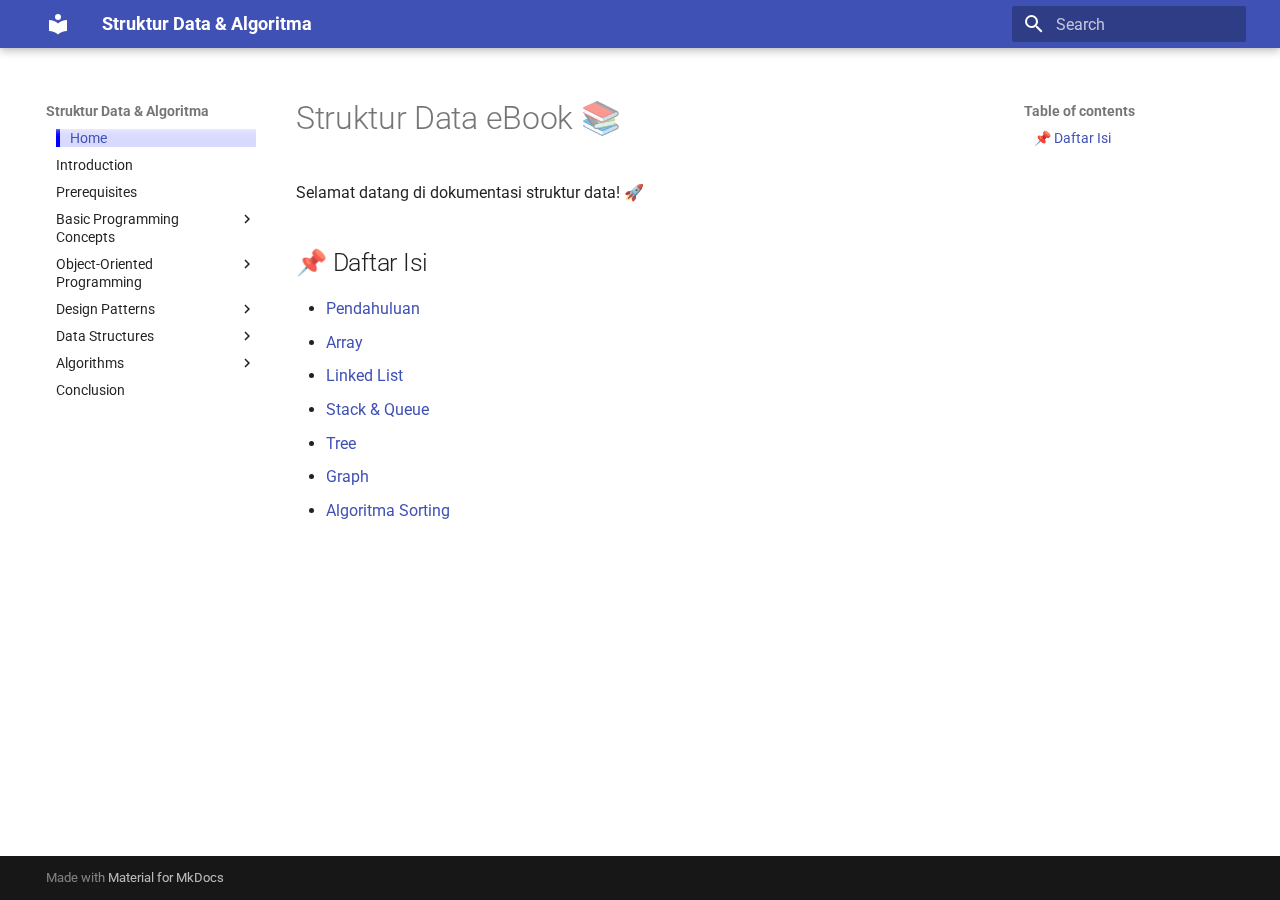
==== commit 2883d63e: "Deployed c07461b with MkDocs version: 1.6.1" ====
--- a/index.html
+++ b/index.html
@@ -263,6 +263,48 @@
   
   
   
+    <li class="md-nav__item">
+      <a href="introduction.md" class="md-nav__link">
+        
+  
+  <span class="md-ellipsis">
+    Introduction
+    
+  </span>
+  
+
+      </a>
+    </li>
+  
+
+    
+      
+      
+  
+  
+  
+  
+    <li class="md-nav__item">
+      <a href="prerequisites.md" class="md-nav__link">
+        
+  
+  <span class="md-ellipsis">
+    Prerequisites
+    
+  </span>
+  
+
+      </a>
+    </li>
+  
+
+    
+      
+      
+  
+  
+  
+  
     
     
     
@@ -271,25 +313,25 @@
       
         
         
-        <input class="md-nav__toggle md-toggle " type="checkbox" id="__nav_2" >
-        
-          
-          <label class="md-nav__link" for="__nav_2" id="__nav_2_label" tabindex="0">
-            
-  
-  <span class="md-ellipsis">
-    Struktur Data
-    
-  </span>
-  
-
-            <span class="md-nav__icon md-icon"></span>
-          </label>
-        
-        <nav class="md-nav" data-md-level="1" aria-labelledby="__nav_2_label" aria-expanded="false">
-          <label class="md-nav__title" for="__nav_2">
-            <span class="md-nav__icon md-icon"></span>
-            Struktur Data
+        <input class="md-nav__toggle md-toggle " type="checkbox" id="__nav_4" >
+        
+          
+          <label class="md-nav__link" for="__nav_4" id="__nav_4_label" tabindex="0">
+            
+  
+  <span class="md-ellipsis">
+    Basic Programming Concepts
+    
+  </span>
+  
+
+            <span class="md-nav__icon md-icon"></span>
+          </label>
+        
+        <nav class="md-nav" data-md-level="1" aria-labelledby="__nav_4_label" aria-expanded="false">
+          <label class="md-nav__title" for="__nav_4">
+            <span class="md-nav__icon md-icon"></span>
+            Basic Programming Concepts
           </label>
           <ul class="md-nav__list" data-md-scrollfix>
             
@@ -300,11 +342,55 @@
   
   
     <li class="md-nav__item">
-      <a href="struktur-data/index.md" class="md-nav__link">
-        
-  
-  <span class="md-ellipsis">
-    Overview
+      <a href="basic-programming/index.md" class="md-nav__link">
+        
+  
+  <span class="md-ellipsis">
+    Introduction to Basic Programming
+    
+  </span>
+  
+
+      </a>
+    </li>
+  
+
+              
+            
+              
+                
+  
+  
+  
+  
+    <li class="md-nav__item">
+      <a href="basic-programming/variables.md" class="md-nav__link">
+        
+  
+  <span class="md-ellipsis">
+    Variables & Data Types
+    
+  </span>
+  
+
+      </a>
+    </li>
+  
+
+              
+            
+              
+                
+  
+  
+  
+  
+    <li class="md-nav__item">
+      <a href="basic-programming/operators.md" class="md-nav__link">
+        
+  
+  <span class="md-ellipsis">
+    Operators
     
   </span>
   
@@ -329,25 +415,25 @@
       
         
         
-        <input class="md-nav__toggle md-toggle " type="checkbox" id="__nav_2_2" >
-        
-          
-          <label class="md-nav__link" for="__nav_2_2" id="__nav_2_2_label" tabindex="0">
-            
-  
-  <span class="md-ellipsis">
-    LinkedList
-    
-  </span>
-  
-
-            <span class="md-nav__icon md-icon"></span>
-          </label>
-        
-        <nav class="md-nav" data-md-level="2" aria-labelledby="__nav_2_2_label" aria-expanded="false">
-          <label class="md-nav__title" for="__nav_2_2">
-            <span class="md-nav__icon md-icon"></span>
-            LinkedList
+        <input class="md-nav__toggle md-toggle " type="checkbox" id="__nav_4_4" >
+        
+          
+          <label class="md-nav__link" for="__nav_4_4" id="__nav_4_4_label" tabindex="0">
+            
+  
+  <span class="md-ellipsis">
+    Control Flow
+    
+  </span>
+  
+
+            <span class="md-nav__icon md-icon"></span>
+          </label>
+        
+        <nav class="md-nav" data-md-level="2" aria-labelledby="__nav_4_4_label" aria-expanded="false">
+          <label class="md-nav__title" for="__nav_4_4">
+            <span class="md-nav__icon md-icon"></span>
+            Control Flow
           </label>
           <ul class="md-nav__list" data-md-scrollfix>
             
@@ -358,55 +444,33 @@
   
   
     <li class="md-nav__item">
-      <a href="struktur-data/linkedlist/index.md" class="md-nav__link">
-        
-  
-  <span class="md-ellipsis">
-    Overview
-    
-  </span>
-  
-
-      </a>
-    </li>
-  
-
-              
-            
-              
-                
-  
-  
-  
-  
-    <li class="md-nav__item">
-      <a href="struktur-data/linkedlist/implementasi.md" class="md-nav__link">
-        
-  
-  <span class="md-ellipsis">
-    Implementasi
-    
-  </span>
-  
-
-      </a>
-    </li>
-  
-
-              
-            
-              
-                
-  
-  
-  
-  
-    <li class="md-nav__item">
-      <a href="struktur-data/linkedlist/aplikasi.md" class="md-nav__link">
-        
-  
-  <span class="md-ellipsis">
-    Aplikasi
+      <a href="basic-programming/if-statement.md" class="md-nav__link">
+        
+  
+  <span class="md-ellipsis">
+    If Statement
+    
+  </span>
+  
+
+      </a>
+    </li>
+  
+
+              
+            
+              
+                
+  
+  
+  
+  
+    <li class="md-nav__item">
+      <a href="basic-programming/for-loop.md" class="md-nav__link">
+        
+  
+  <span class="md-ellipsis">
+    For Loop
     
   </span>
   
@@ -431,92 +495,78 @@
   
   
   
-    
-    
-    
-    
-    <li class="md-nav__item md-nav__item--nested">
-      
-        
-        
-        <input class="md-nav__toggle md-toggle " type="checkbox" id="__nav_2_3" >
-        
-          
-          <label class="md-nav__link" for="__nav_2_3" id="__nav_2_3_label" tabindex="0">
-            
-  
-  <span class="md-ellipsis">
-    Stack
-    
-  </span>
-  
-
-            <span class="md-nav__icon md-icon"></span>
-          </label>
-        
-        <nav class="md-nav" data-md-level="2" aria-labelledby="__nav_2_3_label" aria-expanded="false">
-          <label class="md-nav__title" for="__nav_2_3">
-            <span class="md-nav__icon md-icon"></span>
-            Stack
-          </label>
-          <ul class="md-nav__list" data-md-scrollfix>
-            
-              
-                
-  
-  
-  
-  
-    <li class="md-nav__item">
-      <a href="struktur-data/stack/index.md" class="md-nav__link">
-        
-  
-  <span class="md-ellipsis">
-    Overview
-    
-  </span>
-  
-
-      </a>
-    </li>
-  
-
-              
-            
-              
-                
-  
-  
-  
-  
-    <li class="md-nav__item">
-      <a href="struktur-data/stack/implementasi.md" class="md-nav__link">
-        
-  
-  <span class="md-ellipsis">
-    Implementasi
-    
-  </span>
-  
-
-      </a>
-    </li>
-  
-
-              
-            
-              
-                
-  
-  
-  
-  
-    <li class="md-nav__item">
-      <a href="struktur-data/stack/aplikasi.md" class="md-nav__link">
-        
-  
-  <span class="md-ellipsis">
-    Aplikasi
+    <li class="md-nav__item">
+      <a href="basic-programming/functions.md" class="md-nav__link">
+        
+  
+  <span class="md-ellipsis">
+    Functions
+    
+  </span>
+  
+
+      </a>
+    </li>
+  
+
+              
+            
+              
+                
+  
+  
+  
+  
+    <li class="md-nav__item">
+      <a href="basic-programming/recursion.md" class="md-nav__link">
+        
+  
+  <span class="md-ellipsis">
+    Recursion
+    
+  </span>
+  
+
+      </a>
+    </li>
+  
+
+              
+            
+              
+                
+  
+  
+  
+  
+    <li class="md-nav__item">
+      <a href="basic-programming/arrays.md" class="md-nav__link">
+        
+  
+  <span class="md-ellipsis">
+    Arrays
+    
+  </span>
+  
+
+      </a>
+    </li>
+  
+
+              
+            
+              
+                
+  
+  
+  
+  
+    <li class="md-nav__item">
+      <a href="basic-programming/pointers.md" class="md-nav__link">
+        
+  
+  <span class="md-ellipsis">
+    Pointers
     
   </span>
   
@@ -533,10 +583,9 @@
     </li>
   
 
-              
-            
-              
-                
+    
+      
+      
   
   
   
@@ -549,25 +598,25 @@
       
         
         
-        <input class="md-nav__toggle md-toggle " type="checkbox" id="__nav_2_4" >
-        
-          
-          <label class="md-nav__link" for="__nav_2_4" id="__nav_2_4_label" tabindex="0">
-            
-  
-  <span class="md-ellipsis">
-    BST
-    
-  </span>
-  
-
-            <span class="md-nav__icon md-icon"></span>
-          </label>
-        
-        <nav class="md-nav" data-md-level="2" aria-labelledby="__nav_2_4_label" aria-expanded="false">
-          <label class="md-nav__title" for="__nav_2_4">
-            <span class="md-nav__icon md-icon"></span>
-            BST
+        <input class="md-nav__toggle md-toggle " type="checkbox" id="__nav_5" >
+        
+          
+          <label class="md-nav__link" for="__nav_5" id="__nav_5_label" tabindex="0">
+            
+  
+  <span class="md-ellipsis">
+    Object-Oriented Programming
+    
+  </span>
+  
+
+            <span class="md-nav__icon md-icon"></span>
+          </label>
+        
+        <nav class="md-nav" data-md-level="1" aria-labelledby="__nav_5_label" aria-expanded="false">
+          <label class="md-nav__title" for="__nav_5">
+            <span class="md-nav__icon md-icon"></span>
+            Object-Oriented Programming
           </label>
           <ul class="md-nav__list" data-md-scrollfix>
             
@@ -578,55 +627,99 @@
   
   
     <li class="md-nav__item">
-      <a href="struktur-data/bst/index.md" class="md-nav__link">
-        
-  
-  <span class="md-ellipsis">
-    Overview
-    
-  </span>
-  
-
-      </a>
-    </li>
-  
-
-              
-            
-              
-                
-  
-  
-  
-  
-    <li class="md-nav__item">
-      <a href="struktur-data/bst/implementasi.md" class="md-nav__link">
-        
-  
-  <span class="md-ellipsis">
-    Implementasi
-    
-  </span>
-  
-
-      </a>
-    </li>
-  
-
-              
-            
-              
-                
-  
-  
-  
-  
-    <li class="md-nav__item">
-      <a href="struktur-data/bst/aplikasi.md" class="md-nav__link">
-        
-  
-  <span class="md-ellipsis">
-    Aplikasi
+      <a href="oop/index.md" class="md-nav__link">
+        
+  
+  <span class="md-ellipsis">
+    Introduction to OOP
+    
+  </span>
+  
+
+      </a>
+    </li>
+  
+
+              
+            
+              
+                
+  
+  
+  
+  
+    <li class="md-nav__item">
+      <a href="oop/class-object.md" class="md-nav__link">
+        
+  
+  <span class="md-ellipsis">
+    Class & Object
+    
+  </span>
+  
+
+      </a>
+    </li>
+  
+
+              
+            
+              
+                
+  
+  
+  
+  
+    <li class="md-nav__item">
+      <a href="oop/inheritance.md" class="md-nav__link">
+        
+  
+  <span class="md-ellipsis">
+    Inheritance
+    
+  </span>
+  
+
+      </a>
+    </li>
+  
+
+              
+            
+              
+                
+  
+  
+  
+  
+    <li class="md-nav__item">
+      <a href="oop/polymorphism.md" class="md-nav__link">
+        
+  
+  <span class="md-ellipsis">
+    Polymorphism
+    
+  </span>
+  
+
+      </a>
+    </li>
+  
+
+              
+            
+              
+                
+  
+  
+  
+  
+    <li class="md-nav__item">
+      <a href="oop/encapsulation-abstraction.md" class="md-nav__link">
+        
+  
+  <span class="md-ellipsis">
+    Encapsulation & Abstraction
     
   </span>
   
@@ -643,6 +736,143 @@
     </li>
   
 
+    
+      
+      
+  
+  
+  
+  
+    
+    
+    
+    
+    <li class="md-nav__item md-nav__item--nested">
+      
+        
+        
+        <input class="md-nav__toggle md-toggle " type="checkbox" id="__nav_6" >
+        
+          
+          <label class="md-nav__link" for="__nav_6" id="__nav_6_label" tabindex="0">
+            
+  
+  <span class="md-ellipsis">
+    Design Patterns
+    
+  </span>
+  
+
+            <span class="md-nav__icon md-icon"></span>
+          </label>
+        
+        <nav class="md-nav" data-md-level="1" aria-labelledby="__nav_6_label" aria-expanded="false">
+          <label class="md-nav__title" for="__nav_6">
+            <span class="md-nav__icon md-icon"></span>
+            Design Patterns
+          </label>
+          <ul class="md-nav__list" data-md-scrollfix>
+            
+              
+                
+  
+  
+  
+  
+    <li class="md-nav__item">
+      <a href="design-patterns/index.md" class="md-nav__link">
+        
+  
+  <span class="md-ellipsis">
+    Introduction to Design Patterns
+    
+  </span>
+  
+
+      </a>
+    </li>
+  
+
+              
+            
+              
+                
+  
+  
+  
+  
+    
+    
+    
+    
+    <li class="md-nav__item md-nav__item--nested">
+      
+        
+        
+        <input class="md-nav__toggle md-toggle " type="checkbox" id="__nav_6_2" >
+        
+          
+          <label class="md-nav__link" for="__nav_6_2" id="__nav_6_2_label" tabindex="0">
+            
+  
+  <span class="md-ellipsis">
+    Creational Patterns
+    
+  </span>
+  
+
+            <span class="md-nav__icon md-icon"></span>
+          </label>
+        
+        <nav class="md-nav" data-md-level="2" aria-labelledby="__nav_6_2_label" aria-expanded="false">
+          <label class="md-nav__title" for="__nav_6_2">
+            <span class="md-nav__icon md-icon"></span>
+            Creational Patterns
+          </label>
+          <ul class="md-nav__list" data-md-scrollfix>
+            
+              
+                
+  
+  
+  
+  
+    <li class="md-nav__item">
+      <a href="design-patterns/creational/singleton.md" class="md-nav__link">
+        
+  
+  <span class="md-ellipsis">
+    Singleton
+    
+  </span>
+  
+
+      </a>
+    </li>
+  
+
+              
+            
+              
+                
+  
+  
+  
+  
+    <li class="md-nav__item">
+      <a href="design-patterns/creational/factory.md" class="md-nav__link">
+        
+  
+  <span class="md-ellipsis">
+    Factory
+    
+  </span>
+  
+
+      </a>
+    </li>
+  
+
               
             
           </ul>
@@ -651,40 +881,1433 @@
     </li>
   
 
-    
-      
-      
-  
-  
-  
-  
-    <li class="md-nav__item">
-      <a href="algoritma/index.md" class="md-nav__link">
-        
-  
-  <span class="md-ellipsis">
-    Algoritma
-    
-  </span>
-  
-
-      </a>
-    </li>
-  
-
-    
-      
-      
-  
-  
-  
-  
-    <li class="md-nav__item">
-      <a href="pemrograman/index.md" class="md-nav__link">
-        
-  
-  <span class="md-ellipsis">
-    Pemrograman
+              
+            
+              
+                
+  
+  
+  
+  
+    
+    
+    
+    
+    <li class="md-nav__item md-nav__item--nested">
+      
+        
+        
+        <input class="md-nav__toggle md-toggle " type="checkbox" id="__nav_6_3" >
+        
+          
+          <label class="md-nav__link" for="__nav_6_3" id="__nav_6_3_label" tabindex="0">
+            
+  
+  <span class="md-ellipsis">
+    Structural Patterns
+    
+  </span>
+  
+
+            <span class="md-nav__icon md-icon"></span>
+          </label>
+        
+        <nav class="md-nav" data-md-level="2" aria-labelledby="__nav_6_3_label" aria-expanded="false">
+          <label class="md-nav__title" for="__nav_6_3">
+            <span class="md-nav__icon md-icon"></span>
+            Structural Patterns
+          </label>
+          <ul class="md-nav__list" data-md-scrollfix>
+            
+              
+                
+  
+  
+  
+  
+    <li class="md-nav__item">
+      <a href="design-patterns/structural/adapter.md" class="md-nav__link">
+        
+  
+  <span class="md-ellipsis">
+    Adapter
+    
+  </span>
+  
+
+      </a>
+    </li>
+  
+
+              
+            
+              
+                
+  
+  
+  
+  
+    <li class="md-nav__item">
+      <a href="design-patterns/structural/composite.md" class="md-nav__link">
+        
+  
+  <span class="md-ellipsis">
+    Composite
+    
+  </span>
+  
+
+      </a>
+    </li>
+  
+
+              
+            
+          </ul>
+        </nav>
+      
+    </li>
+  
+
+              
+            
+              
+                
+  
+  
+  
+  
+    
+    
+    
+    
+    <li class="md-nav__item md-nav__item--nested">
+      
+        
+        
+        <input class="md-nav__toggle md-toggle " type="checkbox" id="__nav_6_4" >
+        
+          
+          <label class="md-nav__link" for="__nav_6_4" id="__nav_6_4_label" tabindex="0">
+            
+  
+  <span class="md-ellipsis">
+    Behavioral Patterns
+    
+  </span>
+  
+
+            <span class="md-nav__icon md-icon"></span>
+          </label>
+        
+        <nav class="md-nav" data-md-level="2" aria-labelledby="__nav_6_4_label" aria-expanded="false">
+          <label class="md-nav__title" for="__nav_6_4">
+            <span class="md-nav__icon md-icon"></span>
+            Behavioral Patterns
+          </label>
+          <ul class="md-nav__list" data-md-scrollfix>
+            
+              
+                
+  
+  
+  
+  
+    <li class="md-nav__item">
+      <a href="design-patterns/behavioral/observer.md" class="md-nav__link">
+        
+  
+  <span class="md-ellipsis">
+    Observer
+    
+  </span>
+  
+
+      </a>
+    </li>
+  
+
+              
+            
+              
+                
+  
+  
+  
+  
+    <li class="md-nav__item">
+      <a href="design-patterns/behavioral/strategy.md" class="md-nav__link">
+        
+  
+  <span class="md-ellipsis">
+    Strategy
+    
+  </span>
+  
+
+      </a>
+    </li>
+  
+
+              
+            
+          </ul>
+        </nav>
+      
+    </li>
+  
+
+              
+            
+          </ul>
+        </nav>
+      
+    </li>
+  
+
+    
+      
+      
+  
+  
+  
+  
+    
+    
+    
+    
+    <li class="md-nav__item md-nav__item--nested">
+      
+        
+        
+        <input class="md-nav__toggle md-toggle " type="checkbox" id="__nav_7" >
+        
+          
+          <label class="md-nav__link" for="__nav_7" id="__nav_7_label" tabindex="0">
+            
+  
+  <span class="md-ellipsis">
+    Data Structures
+    
+  </span>
+  
+
+            <span class="md-nav__icon md-icon"></span>
+          </label>
+        
+        <nav class="md-nav" data-md-level="1" aria-labelledby="__nav_7_label" aria-expanded="false">
+          <label class="md-nav__title" for="__nav_7">
+            <span class="md-nav__icon md-icon"></span>
+            Data Structures
+          </label>
+          <ul class="md-nav__list" data-md-scrollfix>
+            
+              
+                
+  
+  
+  
+  
+    <li class="md-nav__item">
+      <a href="data-structures/index.md" class="md-nav__link">
+        
+  
+  <span class="md-ellipsis">
+    Introduction to Data Structures
+    
+  </span>
+  
+
+      </a>
+    </li>
+  
+
+              
+            
+              
+                
+  
+  
+  
+  
+    
+    
+    
+    
+    <li class="md-nav__item md-nav__item--nested">
+      
+        
+        
+        <input class="md-nav__toggle md-toggle " type="checkbox" id="__nav_7_2" >
+        
+          
+          <label class="md-nav__link" for="__nav_7_2" id="__nav_7_2_label" tabindex="0">
+            
+  
+  <span class="md-ellipsis">
+    Array
+    
+  </span>
+  
+
+            <span class="md-nav__icon md-icon"></span>
+          </label>
+        
+        <nav class="md-nav" data-md-level="2" aria-labelledby="__nav_7_2_label" aria-expanded="false">
+          <label class="md-nav__title" for="__nav_7_2">
+            <span class="md-nav__icon md-icon"></span>
+            Array
+          </label>
+          <ul class="md-nav__list" data-md-scrollfix>
+            
+              
+                
+  
+  
+  
+  
+    <li class="md-nav__item">
+      <a href="data-structures/array/index.md" class="md-nav__link">
+        
+  
+  <span class="md-ellipsis">
+    Overview
+    
+  </span>
+  
+
+      </a>
+    </li>
+  
+
+              
+            
+              
+                
+  
+  
+  
+  
+    <li class="md-nav__item">
+      <a href="data-structures/array/implementation.md" class="md-nav__link">
+        
+  
+  <span class="md-ellipsis">
+    Implementation
+    
+  </span>
+  
+
+      </a>
+    </li>
+  
+
+              
+            
+              
+                
+  
+  
+  
+  
+    <li class="md-nav__item">
+      <a href="data-structures/array/applications.md" class="md-nav__link">
+        
+  
+  <span class="md-ellipsis">
+    Applications
+    
+  </span>
+  
+
+      </a>
+    </li>
+  
+
+              
+            
+          </ul>
+        </nav>
+      
+    </li>
+  
+
+              
+            
+              
+                
+  
+  
+  
+  
+    
+    
+    
+    
+    <li class="md-nav__item md-nav__item--nested">
+      
+        
+        
+        <input class="md-nav__toggle md-toggle " type="checkbox" id="__nav_7_3" >
+        
+          
+          <label class="md-nav__link" for="__nav_7_3" id="__nav_7_3_label" tabindex="0">
+            
+  
+  <span class="md-ellipsis">
+    Linked List
+    
+  </span>
+  
+
+            <span class="md-nav__icon md-icon"></span>
+          </label>
+        
+        <nav class="md-nav" data-md-level="2" aria-labelledby="__nav_7_3_label" aria-expanded="false">
+          <label class="md-nav__title" for="__nav_7_3">
+            <span class="md-nav__icon md-icon"></span>
+            Linked List
+          </label>
+          <ul class="md-nav__list" data-md-scrollfix>
+            
+              
+                
+  
+  
+  
+  
+    <li class="md-nav__item">
+      <a href="data-structures/linked-list/index.md" class="md-nav__link">
+        
+  
+  <span class="md-ellipsis">
+    Overview
+    
+  </span>
+  
+
+      </a>
+    </li>
+  
+
+              
+            
+              
+                
+  
+  
+  
+  
+    <li class="md-nav__item">
+      <a href="data-structures/linked-list/implementation.md" class="md-nav__link">
+        
+  
+  <span class="md-ellipsis">
+    Implementation
+    
+  </span>
+  
+
+      </a>
+    </li>
+  
+
+              
+            
+              
+                
+  
+  
+  
+  
+    <li class="md-nav__item">
+      <a href="data-structures/linked-list/applications.md" class="md-nav__link">
+        
+  
+  <span class="md-ellipsis">
+    Applications
+    
+  </span>
+  
+
+      </a>
+    </li>
+  
+
+              
+            
+          </ul>
+        </nav>
+      
+    </li>
+  
+
+              
+            
+              
+                
+  
+  
+  
+  
+    
+    
+    
+    
+    <li class="md-nav__item md-nav__item--nested">
+      
+        
+        
+        <input class="md-nav__toggle md-toggle " type="checkbox" id="__nav_7_4" >
+        
+          
+          <label class="md-nav__link" for="__nav_7_4" id="__nav_7_4_label" tabindex="0">
+            
+  
+  <span class="md-ellipsis">
+    Stack
+    
+  </span>
+  
+
+            <span class="md-nav__icon md-icon"></span>
+          </label>
+        
+        <nav class="md-nav" data-md-level="2" aria-labelledby="__nav_7_4_label" aria-expanded="false">
+          <label class="md-nav__title" for="__nav_7_4">
+            <span class="md-nav__icon md-icon"></span>
+            Stack
+          </label>
+          <ul class="md-nav__list" data-md-scrollfix>
+            
+              
+                
+  
+  
+  
+  
+    <li class="md-nav__item">
+      <a href="data-structures/stack/index.md" class="md-nav__link">
+        
+  
+  <span class="md-ellipsis">
+    Overview
+    
+  </span>
+  
+
+      </a>
+    </li>
+  
+
+              
+            
+              
+                
+  
+  
+  
+  
+    <li class="md-nav__item">
+      <a href="data-structures/stack/implementation.md" class="md-nav__link">
+        
+  
+  <span class="md-ellipsis">
+    Implementation
+    
+  </span>
+  
+
+      </a>
+    </li>
+  
+
+              
+            
+              
+                
+  
+  
+  
+  
+    <li class="md-nav__item">
+      <a href="data-structures/stack/applications.md" class="md-nav__link">
+        
+  
+  <span class="md-ellipsis">
+    Applications
+    
+  </span>
+  
+
+      </a>
+    </li>
+  
+
+              
+            
+          </ul>
+        </nav>
+      
+    </li>
+  
+
+              
+            
+              
+                
+  
+  
+  
+  
+    
+    
+    
+    
+    <li class="md-nav__item md-nav__item--nested">
+      
+        
+        
+        <input class="md-nav__toggle md-toggle " type="checkbox" id="__nav_7_5" >
+        
+          
+          <label class="md-nav__link" for="__nav_7_5" id="__nav_7_5_label" tabindex="0">
+            
+  
+  <span class="md-ellipsis">
+    Queue
+    
+  </span>
+  
+
+            <span class="md-nav__icon md-icon"></span>
+          </label>
+        
+        <nav class="md-nav" data-md-level="2" aria-labelledby="__nav_7_5_label" aria-expanded="false">
+          <label class="md-nav__title" for="__nav_7_5">
+            <span class="md-nav__icon md-icon"></span>
+            Queue
+          </label>
+          <ul class="md-nav__list" data-md-scrollfix>
+            
+              
+                
+  
+  
+  
+  
+    <li class="md-nav__item">
+      <a href="data-structures/queue/index.md" class="md-nav__link">
+        
+  
+  <span class="md-ellipsis">
+    Overview
+    
+  </span>
+  
+
+      </a>
+    </li>
+  
+
+              
+            
+              
+                
+  
+  
+  
+  
+    <li class="md-nav__item">
+      <a href="data-structures/queue/implementation.md" class="md-nav__link">
+        
+  
+  <span class="md-ellipsis">
+    Implementation
+    
+  </span>
+  
+
+      </a>
+    </li>
+  
+
+              
+            
+              
+                
+  
+  
+  
+  
+    <li class="md-nav__item">
+      <a href="data-structures/queue/applications.md" class="md-nav__link">
+        
+  
+  <span class="md-ellipsis">
+    Applications
+    
+  </span>
+  
+
+      </a>
+    </li>
+  
+
+              
+            
+          </ul>
+        </nav>
+      
+    </li>
+  
+
+              
+            
+              
+                
+  
+  
+  
+  
+    
+    
+    
+    
+    <li class="md-nav__item md-nav__item--nested">
+      
+        
+        
+        <input class="md-nav__toggle md-toggle " type="checkbox" id="__nav_7_6" >
+        
+          
+          <label class="md-nav__link" for="__nav_7_6" id="__nav_7_6_label" tabindex="0">
+            
+  
+  <span class="md-ellipsis">
+    Binary Search Tree (BST)
+    
+  </span>
+  
+
+            <span class="md-nav__icon md-icon"></span>
+          </label>
+        
+        <nav class="md-nav" data-md-level="2" aria-labelledby="__nav_7_6_label" aria-expanded="false">
+          <label class="md-nav__title" for="__nav_7_6">
+            <span class="md-nav__icon md-icon"></span>
+            Binary Search Tree (BST)
+          </label>
+          <ul class="md-nav__list" data-md-scrollfix>
+            
+              
+                
+  
+  
+  
+  
+    <li class="md-nav__item">
+      <a href="data-structures/bst/index.md" class="md-nav__link">
+        
+  
+  <span class="md-ellipsis">
+    Overview
+    
+  </span>
+  
+
+      </a>
+    </li>
+  
+
+              
+            
+              
+                
+  
+  
+  
+  
+    <li class="md-nav__item">
+      <a href="data-structures/bst/implementation.md" class="md-nav__link">
+        
+  
+  <span class="md-ellipsis">
+    Implementation
+    
+  </span>
+  
+
+      </a>
+    </li>
+  
+
+              
+            
+              
+                
+  
+  
+  
+  
+    <li class="md-nav__item">
+      <a href="data-structures/bst/applications.md" class="md-nav__link">
+        
+  
+  <span class="md-ellipsis">
+    Applications
+    
+  </span>
+  
+
+      </a>
+    </li>
+  
+
+              
+            
+          </ul>
+        </nav>
+      
+    </li>
+  
+
+              
+            
+              
+                
+  
+  
+  
+  
+    
+    
+    
+    
+    <li class="md-nav__item md-nav__item--nested">
+      
+        
+        
+        <input class="md-nav__toggle md-toggle " type="checkbox" id="__nav_7_7" >
+        
+          
+          <label class="md-nav__link" for="__nav_7_7" id="__nav_7_7_label" tabindex="0">
+            
+  
+  <span class="md-ellipsis">
+    Graph
+    
+  </span>
+  
+
+            <span class="md-nav__icon md-icon"></span>
+          </label>
+        
+        <nav class="md-nav" data-md-level="2" aria-labelledby="__nav_7_7_label" aria-expanded="false">
+          <label class="md-nav__title" for="__nav_7_7">
+            <span class="md-nav__icon md-icon"></span>
+            Graph
+          </label>
+          <ul class="md-nav__list" data-md-scrollfix>
+            
+              
+                
+  
+  
+  
+  
+    <li class="md-nav__item">
+      <a href="data-structures/graph/index.md" class="md-nav__link">
+        
+  
+  <span class="md-ellipsis">
+    Overview
+    
+  </span>
+  
+
+      </a>
+    </li>
+  
+
+              
+            
+              
+                
+  
+  
+  
+  
+    <li class="md-nav__item">
+      <a href="data-structures/graph/implementation.md" class="md-nav__link">
+        
+  
+  <span class="md-ellipsis">
+    Implementation
+    
+  </span>
+  
+
+      </a>
+    </li>
+  
+
+              
+            
+              
+                
+  
+  
+  
+  
+    <li class="md-nav__item">
+      <a href="data-structures/graph/applications.md" class="md-nav__link">
+        
+  
+  <span class="md-ellipsis">
+    Applications
+    
+  </span>
+  
+
+      </a>
+    </li>
+  
+
+              
+            
+          </ul>
+        </nav>
+      
+    </li>
+  
+
+              
+            
+          </ul>
+        </nav>
+      
+    </li>
+  
+
+    
+      
+      
+  
+  
+  
+  
+    
+    
+    
+    
+    <li class="md-nav__item md-nav__item--nested">
+      
+        
+        
+        <input class="md-nav__toggle md-toggle " type="checkbox" id="__nav_8" >
+        
+          
+          <label class="md-nav__link" for="__nav_8" id="__nav_8_label" tabindex="0">
+            
+  
+  <span class="md-ellipsis">
+    Algorithms
+    
+  </span>
+  
+
+            <span class="md-nav__icon md-icon"></span>
+          </label>
+        
+        <nav class="md-nav" data-md-level="1" aria-labelledby="__nav_8_label" aria-expanded="false">
+          <label class="md-nav__title" for="__nav_8">
+            <span class="md-nav__icon md-icon"></span>
+            Algorithms
+          </label>
+          <ul class="md-nav__list" data-md-scrollfix>
+            
+              
+                
+  
+  
+  
+  
+    <li class="md-nav__item">
+      <a href="algorithms/index.md" class="md-nav__link">
+        
+  
+  <span class="md-ellipsis">
+    Introduction to Algorithms
+    
+  </span>
+  
+
+      </a>
+    </li>
+  
+
+              
+            
+              
+                
+  
+  
+  
+  
+    
+    
+    
+    
+    <li class="md-nav__item md-nav__item--nested">
+      
+        
+        
+        <input class="md-nav__toggle md-toggle " type="checkbox" id="__nav_8_2" >
+        
+          
+          <label class="md-nav__link" for="__nav_8_2" id="__nav_8_2_label" tabindex="0">
+            
+  
+  <span class="md-ellipsis">
+    Sorting Algorithms
+    
+  </span>
+  
+
+            <span class="md-nav__icon md-icon"></span>
+          </label>
+        
+        <nav class="md-nav" data-md-level="2" aria-labelledby="__nav_8_2_label" aria-expanded="false">
+          <label class="md-nav__title" for="__nav_8_2">
+            <span class="md-nav__icon md-icon"></span>
+            Sorting Algorithms
+          </label>
+          <ul class="md-nav__list" data-md-scrollfix>
+            
+              
+                
+  
+  
+  
+  
+    <li class="md-nav__item">
+      <a href="algorithms/sorting/bubble-sort.md" class="md-nav__link">
+        
+  
+  <span class="md-ellipsis">
+    Bubble Sort
+    
+  </span>
+  
+
+      </a>
+    </li>
+  
+
+              
+            
+              
+                
+  
+  
+  
+  
+    <li class="md-nav__item">
+      <a href="algorithms/sorting/selection-sort.md" class="md-nav__link">
+        
+  
+  <span class="md-ellipsis">
+    Selection Sort
+    
+  </span>
+  
+
+      </a>
+    </li>
+  
+
+              
+            
+              
+                
+  
+  
+  
+  
+    <li class="md-nav__item">
+      <a href="algorithms/sorting/merge-sort.md" class="md-nav__link">
+        
+  
+  <span class="md-ellipsis">
+    Merge Sort
+    
+  </span>
+  
+
+      </a>
+    </li>
+  
+
+              
+            
+              
+                
+  
+  
+  
+  
+    <li class="md-nav__item">
+      <a href="algorithms/sorting/quick-sort.md" class="md-nav__link">
+        
+  
+  <span class="md-ellipsis">
+    Quick Sort
+    
+  </span>
+  
+
+      </a>
+    </li>
+  
+
+              
+            
+          </ul>
+        </nav>
+      
+    </li>
+  
+
+              
+            
+              
+                
+  
+  
+  
+  
+    
+    
+    
+    
+    <li class="md-nav__item md-nav__item--nested">
+      
+        
+        
+        <input class="md-nav__toggle md-toggle " type="checkbox" id="__nav_8_3" >
+        
+          
+          <label class="md-nav__link" for="__nav_8_3" id="__nav_8_3_label" tabindex="0">
+            
+  
+  <span class="md-ellipsis">
+    Searching Algorithms
+    
+  </span>
+  
+
+            <span class="md-nav__icon md-icon"></span>
+          </label>
+        
+        <nav class="md-nav" data-md-level="2" aria-labelledby="__nav_8_3_label" aria-expanded="false">
+          <label class="md-nav__title" for="__nav_8_3">
+            <span class="md-nav__icon md-icon"></span>
+            Searching Algorithms
+          </label>
+          <ul class="md-nav__list" data-md-scrollfix>
+            
+              
+                
+  
+  
+  
+  
+    <li class="md-nav__item">
+      <a href="algorithms/searching/linear-search.md" class="md-nav__link">
+        
+  
+  <span class="md-ellipsis">
+    Linear Search
+    
+  </span>
+  
+
+      </a>
+    </li>
+  
+
+              
+            
+              
+                
+  
+  
+  
+  
+    <li class="md-nav__item">
+      <a href="algorithms/searching/binary-search.md" class="md-nav__link">
+        
+  
+  <span class="md-ellipsis">
+    Binary Search
+    
+  </span>
+  
+
+      </a>
+    </li>
+  
+
+              
+            
+          </ul>
+        </nav>
+      
+    </li>
+  
+
+              
+            
+              
+                
+  
+  
+  
+  
+    
+    
+    
+    
+    <li class="md-nav__item md-nav__item--nested">
+      
+        
+        
+        <input class="md-nav__toggle md-toggle " type="checkbox" id="__nav_8_4" >
+        
+          
+          <label class="md-nav__link" for="__nav_8_4" id="__nav_8_4_label" tabindex="0">
+            
+  
+  <span class="md-ellipsis">
+    Graph Algorithms
+    
+  </span>
+  
+
+            <span class="md-nav__icon md-icon"></span>
+          </label>
+        
+        <nav class="md-nav" data-md-level="2" aria-labelledby="__nav_8_4_label" aria-expanded="false">
+          <label class="md-nav__title" for="__nav_8_4">
+            <span class="md-nav__icon md-icon"></span>
+            Graph Algorithms
+          </label>
+          <ul class="md-nav__list" data-md-scrollfix>
+            
+              
+                
+  
+  
+  
+  
+    <li class="md-nav__item">
+      <a href="algorithms/graph/bfs.md" class="md-nav__link">
+        
+  
+  <span class="md-ellipsis">
+    BFS (Breadth-First Search)
+    
+  </span>
+  
+
+      </a>
+    </li>
+  
+
+              
+            
+              
+                
+  
+  
+  
+  
+    <li class="md-nav__item">
+      <a href="algorithms/graph/dfs.md" class="md-nav__link">
+        
+  
+  <span class="md-ellipsis">
+    DFS (Depth-First Search)
+    
+  </span>
+  
+
+      </a>
+    </li>
+  
+
+              
+            
+              
+                
+  
+  
+  
+  
+    <li class="md-nav__item">
+      <a href="algorithms/graph/dijkstra.md" class="md-nav__link">
+        
+  
+  <span class="md-ellipsis">
+    Dijkstra's Algorithm
+    
+  </span>
+  
+
+      </a>
+    </li>
+  
+
+              
+            
+          </ul>
+        </nav>
+      
+    </li>
+  
+
+              
+            
+              
+                
+  
+  
+  
+  
+    
+    
+    
+    
+    <li class="md-nav__item md-nav__item--nested">
+      
+        
+        
+        <input class="md-nav__toggle md-toggle " type="checkbox" id="__nav_8_5" >
+        
+          
+          <label class="md-nav__link" for="__nav_8_5" id="__nav_8_5_label" tabindex="0">
+            
+  
+  <span class="md-ellipsis">
+    Dynamic Programming
+    
+  </span>
+  
+
+            <span class="md-nav__icon md-icon"></span>
+          </label>
+        
+        <nav class="md-nav" data-md-level="2" aria-labelledby="__nav_8_5_label" aria-expanded="false">
+          <label class="md-nav__title" for="__nav_8_5">
+            <span class="md-nav__icon md-icon"></span>
+            Dynamic Programming
+          </label>
+          <ul class="md-nav__list" data-md-scrollfix>
+            
+              
+                
+  
+  
+  
+  
+    <li class="md-nav__item">
+      <a href="algorithms/dp/index.md" class="md-nav__link">
+        
+  
+  <span class="md-ellipsis">
+    Introduction to Dynamic Programming
+    
+  </span>
+  
+
+      </a>
+    </li>
+  
+
+              
+            
+              
+                
+  
+  
+  
+  
+    <li class="md-nav__item">
+      <a href="algorithms/dp/fibonacci.md" class="md-nav__link">
+        
+  
+  <span class="md-ellipsis">
+    Fibonacci (DP Approach)
+    
+  </span>
+  
+
+      </a>
+    </li>
+  
+
+              
+            
+              
+                
+  
+  
+  
+  
+    <li class="md-nav__item">
+      <a href="algorithms/dp/knapsack.md" class="md-nav__link">
+        
+  
+  <span class="md-ellipsis">
+    Knapsack Problem
+    
+  </span>
+  
+
+      </a>
+    </li>
+  
+
+              
+            
+          </ul>
+        </nav>
+      
+    </li>
+  
+
+              
+            
+          </ul>
+        </nav>
+      
+    </li>
+  
+
+    
+      
+      
+  
+  
+  
+  
+    <li class="md-nav__item">
+      <a href="conclusion.md" class="md-nav__link">
+        
+  
+  <span class="md-ellipsis">
+    Conclusion
     
   </span>
   
